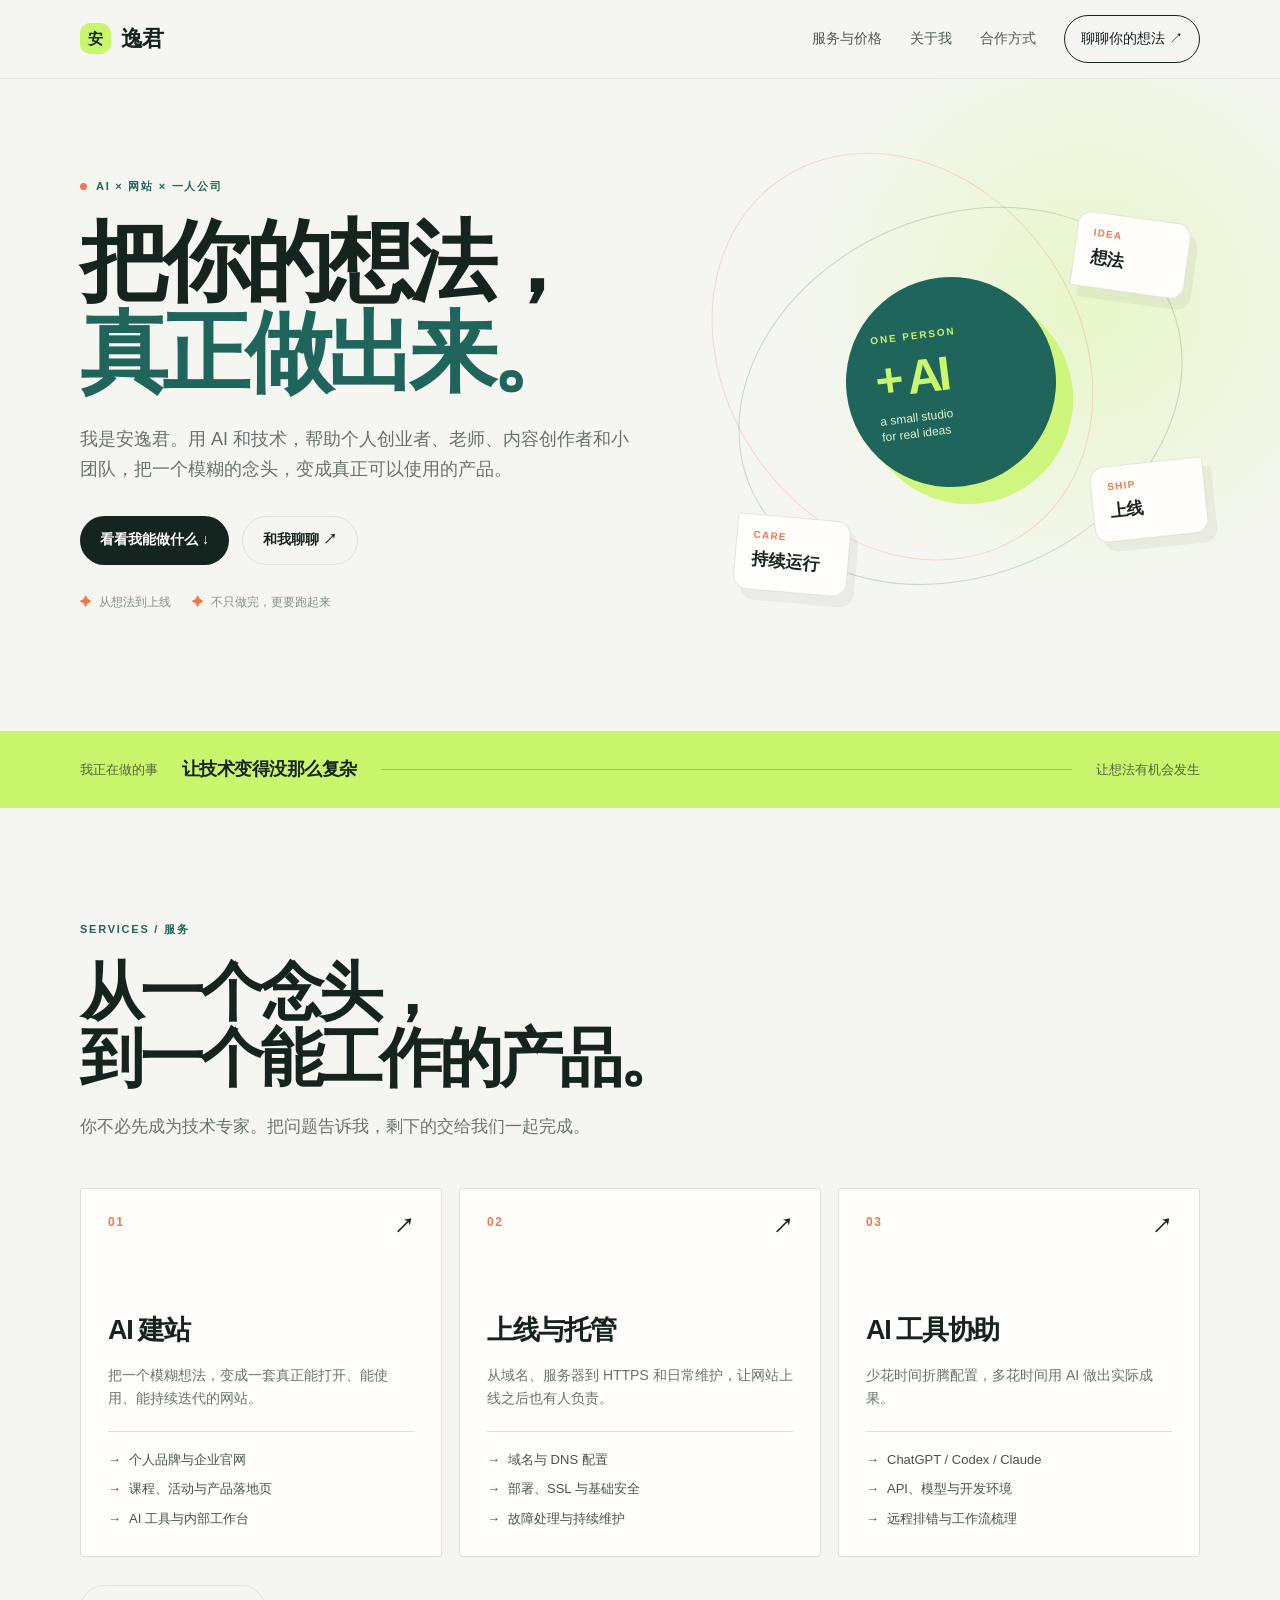
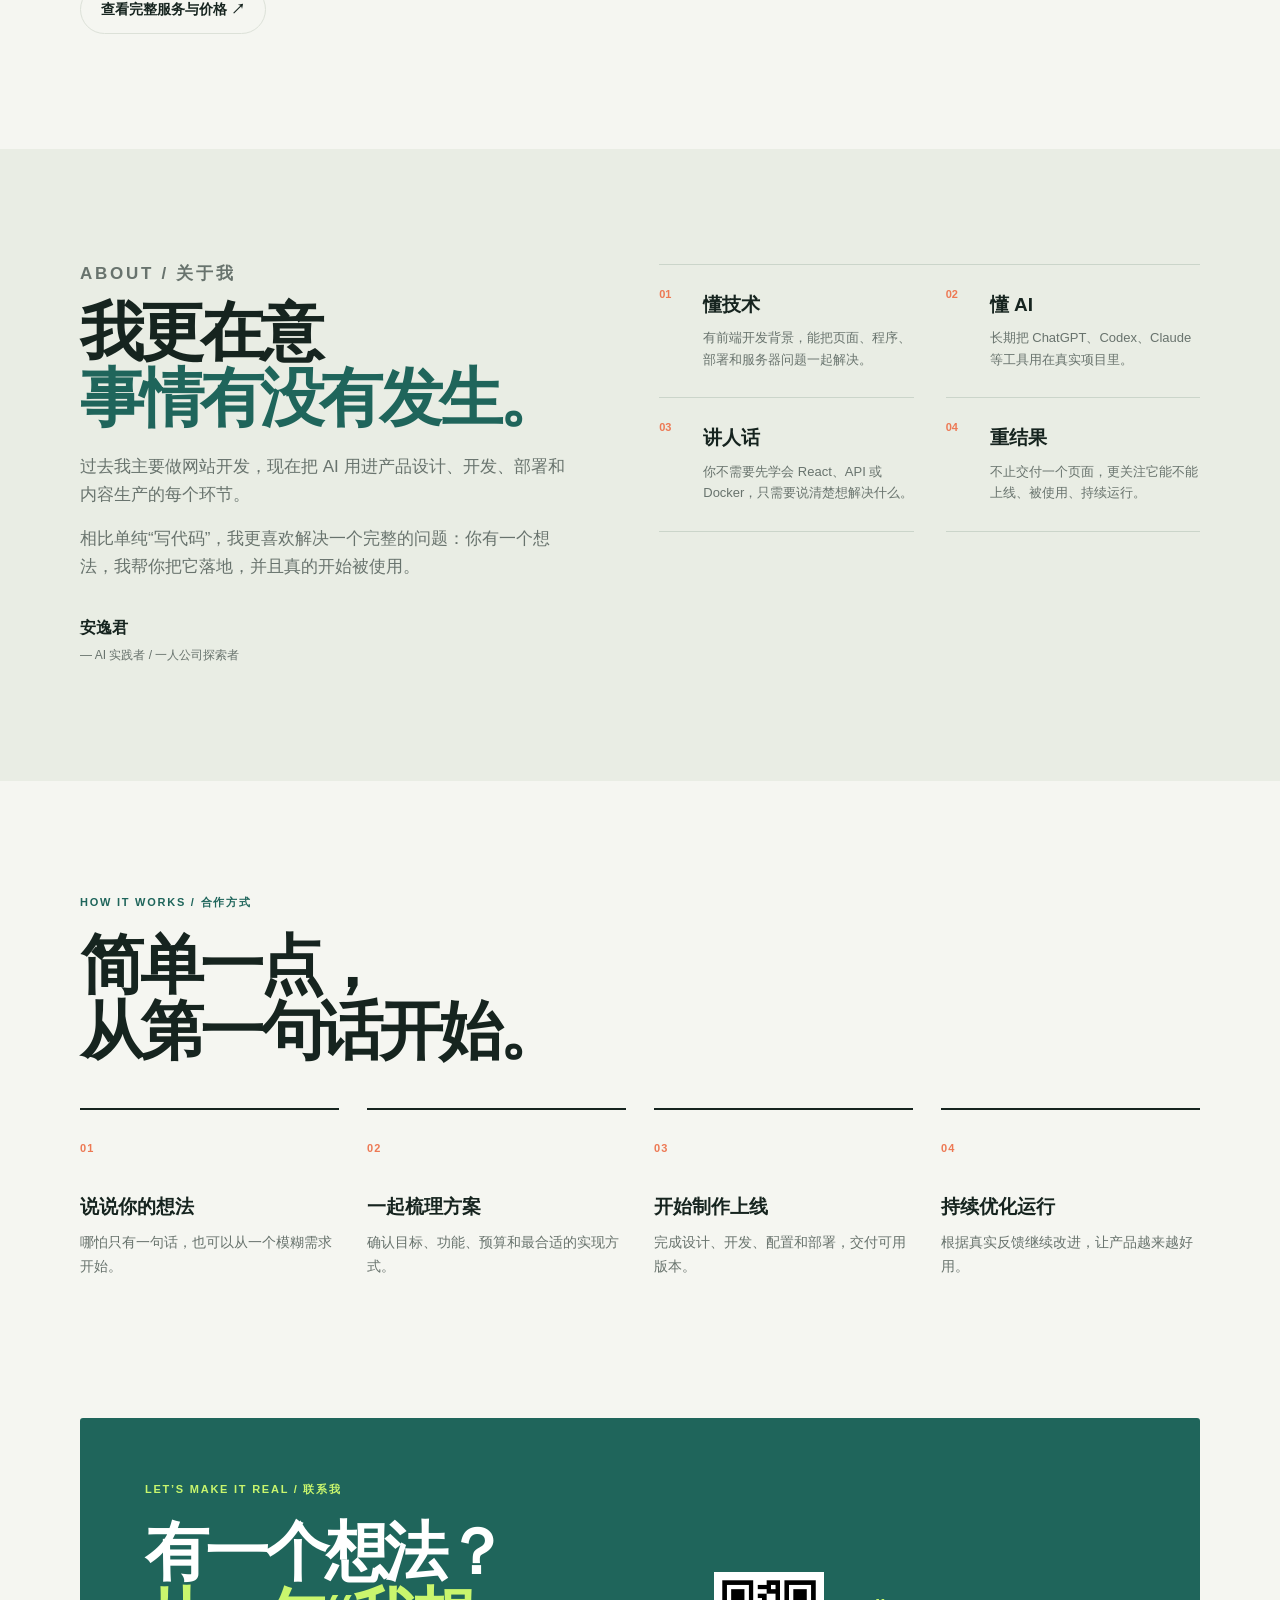
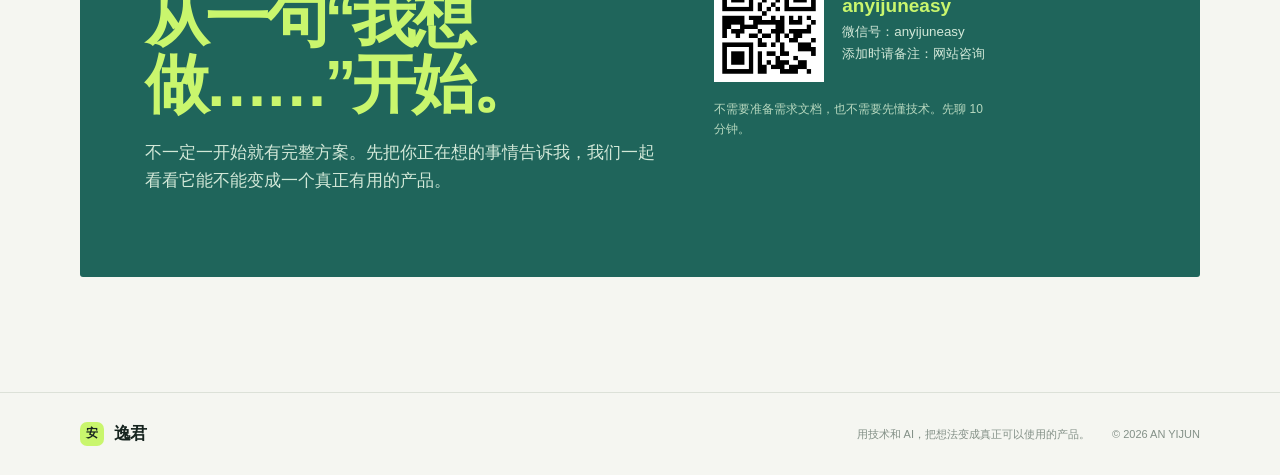
==== index.html @ 852b562b "Add production static website" ====
<!doctype html>
<html lang="zh-CN"><head><meta charset="utf-8"><meta name="viewport" content="width=device-width,initial-scale=1"><title>安逸君｜AI × 网站 × 一人公司</title><meta name="description" content="安逸君，用 AI 和技术帮助个人创业者、老师、内容创作者和小团队，把想法做成真正可以使用的产品。"><meta property="og:title" content="安逸君｜AI × 网站 × 一人公司"><meta property="og:description" content="把你的想法，真正做出来。"><link rel="icon" href="assets/favicon.svg"><link rel="stylesheet" href="assets/style.css"></head>
<body><header class="site-header"><div class="container header-inner"><a class="brand" href="index.html" aria-label="安逸君首页"><span class="brand-mark">安</span><span>逸君</span></a><nav class="desktop-nav"><a href="services.html">服务与价格</a><a href="about.html">关于我</a><a href="#process">合作方式</a><a class="nav-cta" href="#contact">聊聊你的想法 ↗</a></nav><details class="mobile-menu"><summary>☰</summary><nav><a href="services.html">服务与价格</a><a href="about.html">关于我</a><a href="#process">合作方式</a><a href="#contact">联系我</a></nav></details></div></header>
<main><section class="hero" id="top"><div class="container hero-grid"><div class="hero-copy"><p class="eyebrow"><span class="eyebrow-dot"></span>AI × 网站 × 一人公司</p><h1>把你的想法，<br><em>真正做出来。</em></h1><p class="hero-lede">我是安逸君。用 AI 和技术，帮助个人创业者、老师、内容创作者和小团队，把一个模糊的念头，变成真正可以使用的产品。</p><div class="hero-actions"><a class="button button-primary" href="services.html">看看我能做什么 ↓</a><a class="button button-quiet" href="#contact">和我聊聊 ↗</a></div><div class="hero-proof"><span>从想法到上线</span><span>不只做完，更要跑起来</span></div></div><div class="hero-art" aria-label="从想法到上线的工作流示意"><div class="art-orbit orbit-one"></div><div class="art-orbit orbit-two"></div><div class="art-core"><span class="core-kicker">ONE PERSON</span><strong>+ AI</strong><span class="core-caption">a small studio<br>for real ideas</span></div><div class="floating-card card-top"><span>idea</span><b>想法</b></div><div class="floating-card card-right"><span>ship</span><b>上线</b></div><div class="floating-card card-bottom"><span>care</span><b>持续运行</b></div></div></div></section><section class="signal-bar"><div class="container signal-inner"><span>我正在做的事</span><strong>让技术变得没那么复杂</strong><span class="signal-line"></span><span>让想法有机会发生</span></div></section>
<section class="section" id="services"><div class="container"><div class="section-heading"><p class="eyebrow">SERVICES / 服务</p><h2>从一个念头，<br>到一个能工作的产品。</h2><p>你不必先成为技术专家。把问题告诉我，剩下的交给我们一起完成。</p></div><div class="service-grid"><article class="service-card"><div class="service-top"><span>01</span><span class="service-arrow">↗</span></div><h3>AI 建站</h3><p>把一个模糊想法，变成一套真正能打开、能使用、能持续迭代的网站。</p><ul><li>个人品牌与企业官网</li><li>课程、活动与产品落地页</li><li>AI 工具与内部工作台</li></ul></article><article class="service-card"><div class="service-top"><span>02</span><span class="service-arrow">↗</span></div><h3>上线与托管</h3><p>从域名、服务器到 HTTPS 和日常维护，让网站上线之后也有人负责。</p><ul><li>域名与 DNS 配置</li><li>部署、SSL 与基础安全</li><li>故障处理与持续维护</li></ul></article><article class="service-card"><div class="service-top"><span>03</span><span class="service-arrow">↗</span></div><h3>AI 工具协助</h3><p>少花时间折腾配置，多花时间用 AI 做出实际成果。</p><ul><li>ChatGPT / Codex / Claude</li><li>API、模型与开发环境</li><li>远程排错与工作流梳理</li></ul></article></div><p style="margin:28px 0 0"><a class="button button-quiet" href="services.html">查看完整服务与价格 ↗</a></p></div></section>
<section class="section section-tint" id="about"><div class="container about-grid"><div class="about-intro"><p class="eyebrow">ABOUT / 关于我</p><h2>我更在意<br><em>事情有没有发生。</em></h2><p>过去我主要做网站开发，现在把 AI 用进产品设计、开发、部署和内容生产的每个环节。</p><p>相比单纯“写代码”，我更喜欢解决一个完整的问题：你有一个想法，我帮你把它落地，并且真的开始被使用。</p><div class="about-sign">安逸君 <span>— AI 实践者 / 一人公司探索者</span></div></div><div class="principle-grid"><article class="principle"><span>01</span><div><h3>懂技术</h3><p>有前端开发背景，能把页面、程序、部署和服务器问题一起解决。</p></div></article><article class="principle"><span>02</span><div><h3>懂 AI</h3><p>长期把 ChatGPT、Codex、Claude 等工具用在真实项目里。</p></div></article><article class="principle"><span>03</span><div><h3>讲人话</h3><p>你不需要先学会 React、API 或 Docker，只需要说清楚想解决什么。</p></div></article><article class="principle"><span>04</span><div><h3>重结果</h3><p>不止交付一个页面，更关注它能不能上线、被使用、持续运行。</p></div></article></div></div></section>
<section class="section" id="process"><div class="container"><div class="section-heading compact"><p class="eyebrow">HOW IT WORKS / 合作方式</p><h2>简单一点，<br>从第一句话开始。</h2></div><div class="process-grid"><article class="process-step"><span class="process-number">01</span><h3>说说你的想法</h3><p>哪怕只有一句话，也可以从一个模糊需求开始。</p></article><article class="process-step"><span class="process-number">02</span><h3>一起梳理方案</h3><p>确认目标、功能、预算和最合适的实现方式。</p></article><article class="process-step"><span class="process-number">03</span><h3>开始制作上线</h3><p>完成设计、开发、配置和部署，交付可用版本。</p></article><article class="process-step"><span class="process-number">04</span><h3>持续优化运行</h3><p>根据真实反馈继续改进，让产品越来越好用。</p></article></div></div></section>
<section class="section contact-section" id="contact"><div class="container contact-card"><div><p class="eyebrow">LET’S MAKE IT REAL / 联系我</p><h2>有一个想法？<br><em>从一句“我想做……”开始。</em></h2><p>不一定一开始就有完整方案。先把你正在想的事情告诉我，我们一起看看它能不能变成一个真正有用的产品。</p></div><div class="contact-actions"><div class="contact-qr"><img src="assets/wechat-qr.png" alt="微信二维码"><div><strong>anyijuneasy</strong><small>微信号：anyijuneasy<br>添加时请备注：网站咨询</small></div></div><p>不需要准备需求文档，也不需要先懂技术。先聊 10 分钟。</p></div></div></section></main><footer class="site-footer"><div class="container footer-inner"><a class="brand" href="index.html"><span class="brand-mark">安</span><span>逸君</span></a><span>用技术和 AI，把想法变成真正可以使用的产品。</span><span>© 2026 AN YIJUN</span></div></footer></body></html>
---- assets/style.css ----
:root{--ink:#16241f;--muted:#68736d;--paper:#f5f6f1;--card:#fffefa;--line:#dce1d8;--lime:#c9f66d;--teal:#1f655b;--orange:#ed7954}
*{box-sizing:border-box}html{scroll-behavior:smooth}body{margin:0;background:var(--paper);color:var(--ink);font-family:Arial,"PingFang SC","Microsoft YaHei",sans-serif;line-height:1.65}a{color:inherit;text-decoration:none}.container{width:min(1120px,calc(100% - 48px));margin:0 auto}.site-header{position:sticky;top:0;z-index:10;background:rgba(245,246,241,.92);backdrop-filter:blur(18px);border-bottom:1px solid rgba(22,36,31,.08)}.header-inner{min-height:78px;display:flex;align-items:center;justify-content:space-between}.brand{display:inline-flex;align-items:center;gap:10px;font-weight:800;letter-spacing:-.05em;font-size:22px}.brand-mark{display:grid;place-items:center;width:31px;height:31px;border-radius:10px;background:var(--lime);font-size:15px;letter-spacing:0}.desktop-nav{display:flex;align-items:center;gap:28px;font-size:14px;color:#4d5952}.desktop-nav a:hover{color:var(--teal)}.nav-cta{display:inline-flex;gap:7px;align-items:center;padding:11px 16px;border:1px solid var(--ink);border-radius:999px;color:var(--ink)}.nav-cta:hover{background:var(--ink);color:white}.mobile-menu{display:none}.mobile-menu summary{list-style:none;cursor:pointer;font-size:23px;line-height:1}.mobile-menu summary::-webkit-details-marker{display:none}.mobile-menu nav{position:absolute;top:68px;right:24px;display:grid;gap:14px;min-width:160px;padding:18px;background:var(--card);border:1px solid var(--line);border-radius:16px;box-shadow:0 16px 34px rgba(22,36,31,.12)}.hero{overflow:hidden;padding:92px 0 110px;background:radial-gradient(circle at 85% 35%,rgba(201,246,109,.3),transparent 25%),var(--paper)}.hero-grid{display:grid;grid-template-columns:1.05fr .95fr;gap:70px;align-items:center}.eyebrow{display:flex;align-items:center;gap:9px;margin:0 0 24px;color:var(--teal);font:700 11px/1.2 Arial,sans-serif;letter-spacing:.16em}.eyebrow-dot{width:7px;height:7px;border-radius:50%;background:var(--orange)}h1,h2,h3,p{margin-top:0}h1,h2{letter-spacing:-.065em;line-height:1.03}h1{max-width:660px;margin-bottom:27px;font-size:clamp(52px,7vw,88px);font-weight:800}h1 em,h2 em{color:var(--teal);font-style:normal}.hero-lede{max-width:570px;margin-bottom:31px;color:var(--muted);font-size:18px}.hero-actions{display:flex;flex-wrap:wrap;gap:13px;align-items:center}.button{display:inline-flex;align-items:center;justify-content:center;gap:13px;min-height:49px;padding:0 20px;border-radius:999px;font-size:14px;font-weight:700}.button-primary{background:var(--ink);color:white}.button-primary:hover{background:var(--teal)}.button-quiet{border:1px solid var(--line)}.button-quiet:hover{border-color:var(--ink)}.hero-proof{display:flex;flex-wrap:wrap;gap:21px;margin-top:28px;color:#839087;font-size:12px}.hero-proof span:before{content:"✦";margin-right:7px;color:var(--orange)}.hero-art{position:relative;min-height:450px}.art-orbit{position:absolute;border:1px solid rgba(31,101,91,.22);border-radius:50%;transform:rotate(-24deg)}.orbit-one{inset:45px 10px 45px 30px}.orbit-two{inset:8px 82px 87px -14px;border-color:rgba(237,121,84,.25);transform:rotate(55deg)}.art-core{position:absolute;top:106px;left:50%;width:210px;height:210px;display:flex;flex-direction:column;justify-content:center;padding:30px;transform:translateX(-50%) rotate(-7deg);border-radius:50%;background:var(--teal);color:white;box-shadow:15px 19px 0 rgba(201,246,109,.85)}.core-kicker{color:var(--lime);font:700 10px/1 Arial,sans-serif;letter-spacing:.19em}.art-core strong{margin:12px 0 8px;color:var(--lime);font-size:48px;line-height:1;letter-spacing:-.08em}.core-caption{color:#dbf4cf;font-size:12px;line-height:1.35}.floating-card{position:absolute;min-width:114px;padding:15px 16px;background:var(--card);border:1px solid rgba(22,36,31,.11);box-shadow:8px 10px 0 rgba(22,36,31,.05)}.floating-card span{display:block;color:var(--orange);font:700 10px/1 Arial,sans-serif;letter-spacing:.12em;text-transform:uppercase}.floating-card b{display:block;margin-top:6px;font-size:17px}.card-top{top:46px;right:12px;transform:rotate(8deg);border-radius:14px 14px 14px 3px}.card-right{right:-6px;bottom:83px;transform:rotate(-6deg);border-radius:14px 3px 14px 14px}.card-bottom{bottom:28px;left:34px;transform:rotate(5deg);border-radius:3px 14px 14px 14px}.signal-bar{background:var(--lime)}.signal-inner{min-height:77px;display:flex;align-items:center;gap:24px;font-size:13px}.signal-inner>span:first-child,.signal-inner>span:last-child{color:#536245}.signal-inner strong{font-size:18px;letter-spacing:-.03em}.signal-line{height:1px;flex:1;background:rgba(22,36,31,.24)}.section{padding:115px 0}.section-heading{max-width:660px;margin-bottom:47px}.section-heading h2,.about-intro h2,.contact-card h2{margin-bottom:21px;font-size:clamp(42px,5vw,64px)}.section-heading>p:last-child,.about-intro>p,.contact-card>div:first-child>p:last-child{color:var(--muted);font-size:17px}.service-grid{display:grid;grid-template-columns:repeat(3,1fr);gap:17px}.service-card{min-height:360px;display:flex;flex-direction:column;padding:27px;background:var(--card);border:1px solid var(--line);border-radius:3px}.service-top{display:flex;justify-content:space-between;color:var(--orange);font:700 12px/1 Arial,sans-serif;letter-spacing:.14em}.service-arrow{color:var(--ink);font-size:20px;letter-spacing:0}.service-card h3{margin:72px 0 11px;font-size:27px;letter-spacing:-.05em}.service-card>p{margin-bottom:21px;color:var(--muted);font-size:14px}.service-card ul{display:grid;gap:8px;margin:auto 0 0;padding:17px 0 0;border-top:1px solid var(--line);list-style:none;color:#46534b;font-size:13px}.service-card li:before{content:"→";margin-right:8px;color:var(--teal)}.section-tint{background:#e9ede4}.about-grid{display:grid;grid-template-columns:.95fr 1.05fr;gap:90px;align-items:start}.about-intro>p{max-width:500px;margin-bottom:16px}.about-sign{margin-top:34px;font-weight:800}.about-sign span{display:block;margin-top:4px;color:var(--muted);font-size:12px;font-weight:400}.principle-grid{display:grid;grid-template-columns:repeat(2,1fr);gap:0 32px;border-top:1px solid #cbd5ca}.principle{display:grid;grid-template-columns:29px 1fr;gap:15px;padding:24px 0 27px;border-bottom:1px solid #cbd5ca}.principle>span{color:var(--orange);font:700 11px/1 Arial,sans-serif}.principle h3{margin-bottom:7px;font-size:19px}.principle p{margin:0;color:var(--muted);font-size:13px}.compact{margin-bottom:43px}.process-grid{display:grid;grid-template-columns:repeat(4,1fr);gap:28px}.process-step{padding-top:24px;border-top:2px solid var(--ink)}.process-number{color:var(--orange);font:700 11px/1 Arial,sans-serif;letter-spacing:.1em}.process-step h3{margin:31px 0 9px;font-size:19px}.process-step p{margin:0;color:var(--muted);font-size:14px}.contact-section{padding-top:25px;padding-bottom:115px}.contact-card{display:grid;grid-template-columns:1.1fr .9fr;gap:55px;padding:65px;background:var(--teal);color:white;border-radius:3px}.contact-card .eyebrow{color:var(--lime)}.contact-card h2 em{color:var(--lime)}.contact-card>div:first-child>p:last-child{max-width:540px;color:#d2e8d8}.contact-actions{display:flex;flex-direction:column;justify-content:center;align-items:flex-start}.button-light{background:var(--lime);color:var(--ink)}.contact-actions p{max-width:280px;margin:18px 0 0;color:#b7d8bf;font-size:12px}.contact-qr{display:flex;align-items:center;gap:18px;margin-top:18px}.contact-qr img{width:110px;height:110px;object-fit:cover;border:8px solid white;background:white}.contact-qr strong{display:block;font-size:19px;color:var(--lime)}.contact-qr small{display:block;color:#d2e8d8}.page-hero{padding:86px 0 72px;background:radial-gradient(circle at 83% 20%,rgba(201,246,109,.3),transparent 24%),var(--paper)}.page-hero h1{font-size:clamp(48px,7vw,78px);max-width:760px}.content-narrow{max-width:820px}.copy-grid{display:grid;grid-template-columns:1fr 1fr;gap:22px}.info-card{padding:28px;background:var(--card);border:1px solid var(--line)}.info-card h3{margin-bottom:10px;font-size:23px}.info-card p{margin-bottom:0;color:var(--muted)}.pricing-list{display:grid;gap:14px}.price-row{display:grid;grid-template-columns:1fr auto;gap:20px;padding:22px 0;border-bottom:1px solid var(--line)}.price-row h3{margin-bottom:5px}.price-row p{margin:0;color:var(--muted);font-size:14px}.price{font-size:22px;font-weight:800;color:var(--teal);white-space:nowrap}.faq{display:grid;gap:16px}.faq details{padding:20px 22px;background:var(--card);border:1px solid var(--line)}.faq summary{cursor:pointer;font-weight:700}.not-found{text-align:center;padding:110px 0}.not-found h1{margin:0 auto 20px}.site-footer{padding:27px 0;border-top:1px solid var(--line)}.footer-inner{display:flex;align-items:center;gap:22px;color:#839087;font-size:11px}.footer-inner .brand{margin-right:auto;color:var(--ink);font-size:17px}.footer-inner .brand-mark{width:24px;height:24px;border-radius:7px;font-size:12px}@media(max-width:820px){.container{width:min(100% - 36px,610px)}.desktop-nav{display:none}.mobile-menu{display:block}.hero{padding:67px 0 75px}.hero-grid,.about-grid,.contact-card{grid-template-columns:1fr;gap:52px}.hero-art{min-height:380px}.art-core{top:75px}.section{padding:78px 0}.service-grid{grid-template-columns:1fr}.service-card{min-height:300px}.service-card h3{margin-top:44px}.process-grid{grid-template-columns:repeat(2,1fr);row-gap:37px}.contact-section{padding:0 0 78px}.contact-card{padding:43px 28px;gap:18px}.copy-grid{grid-template-columns:1fr}}@media(max-width:500px){.signal-inner{gap:11px;flex-wrap:wrap;padding:18px 0}.signal-inner strong{flex:1 0 100%;order:-1}.signal-line{display:none}h1{font-size:52px}.hero-art{min-height:330px;transform:scale(.88);transform-origin:top center;margin-bottom:-42px}.principle-grid{grid-template-columns:1fr}.process-grid{grid-template-columns:1fr}.footer-inner{align-items:flex-start;flex-direction:column;gap:8px}.footer-inner .brand{margin:0}.price-row{grid-template-columns:1fr}.contact-qr{align-items:flex-start}}
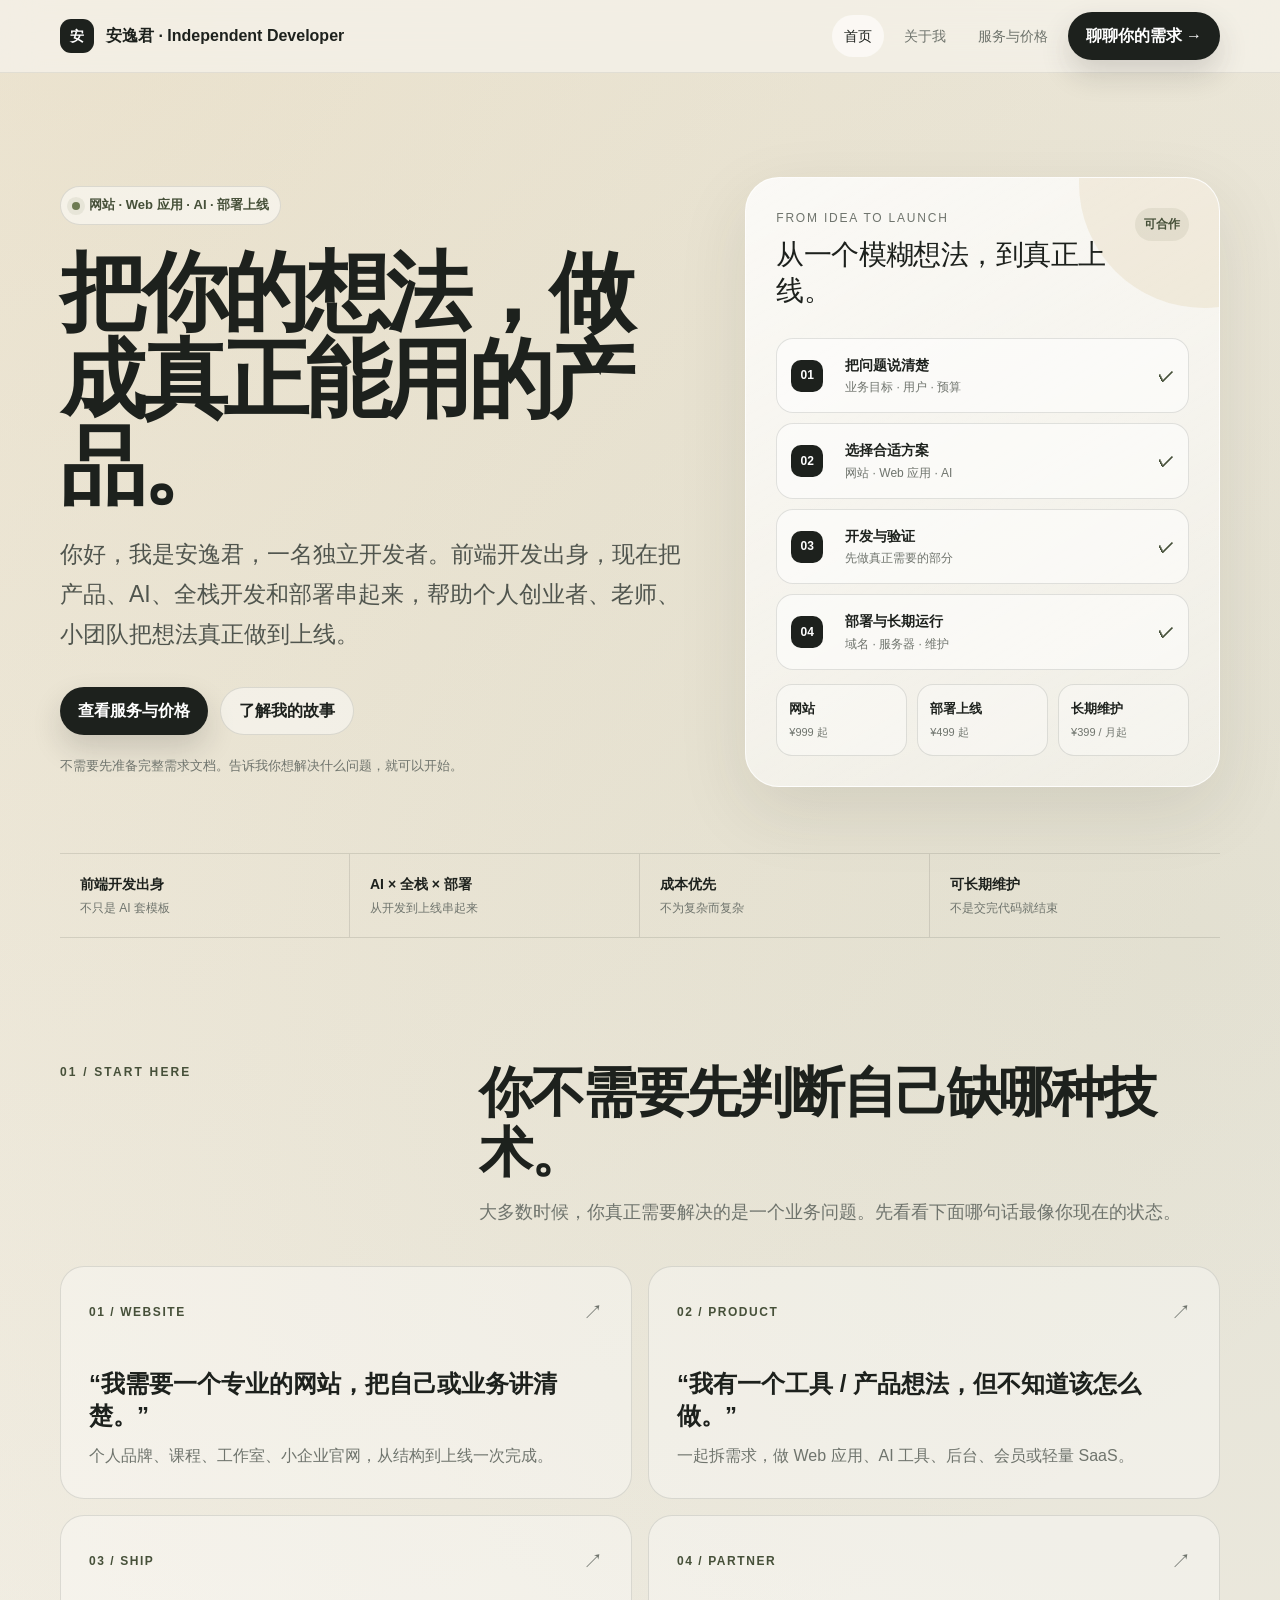
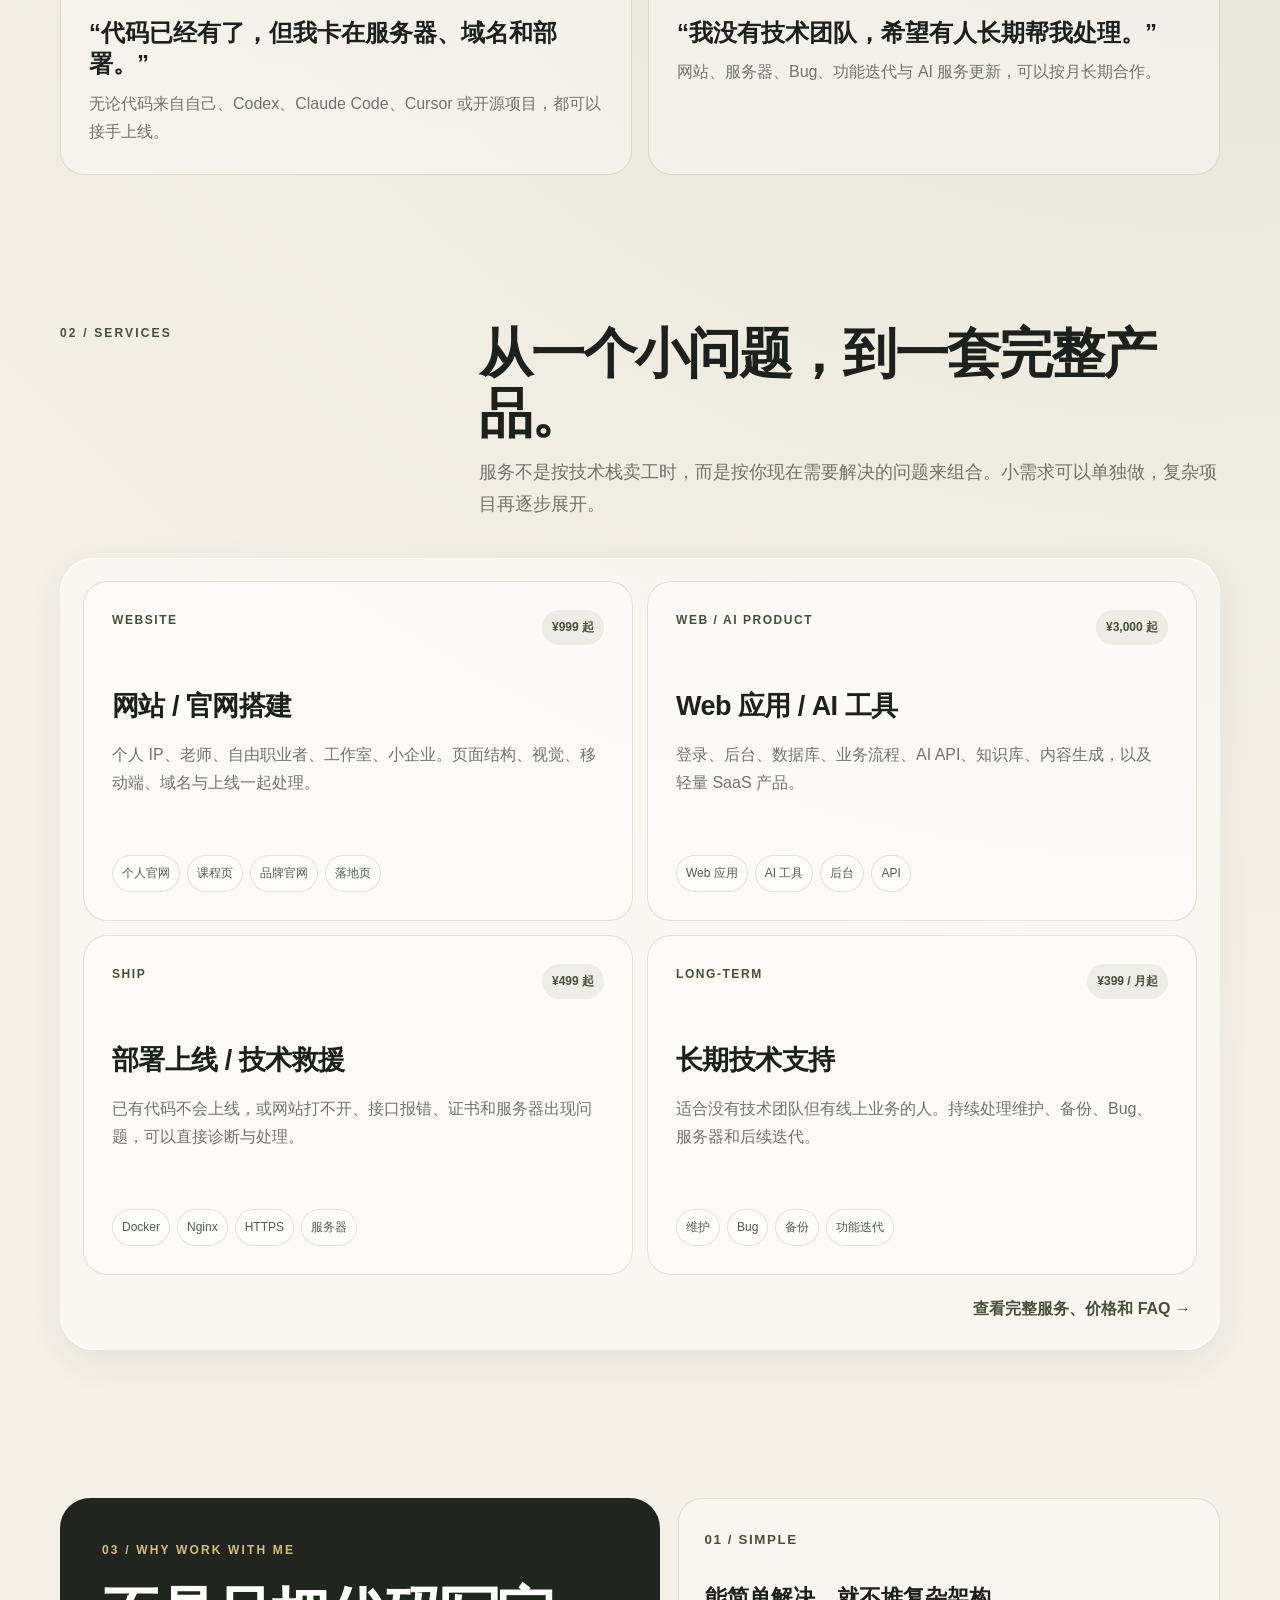
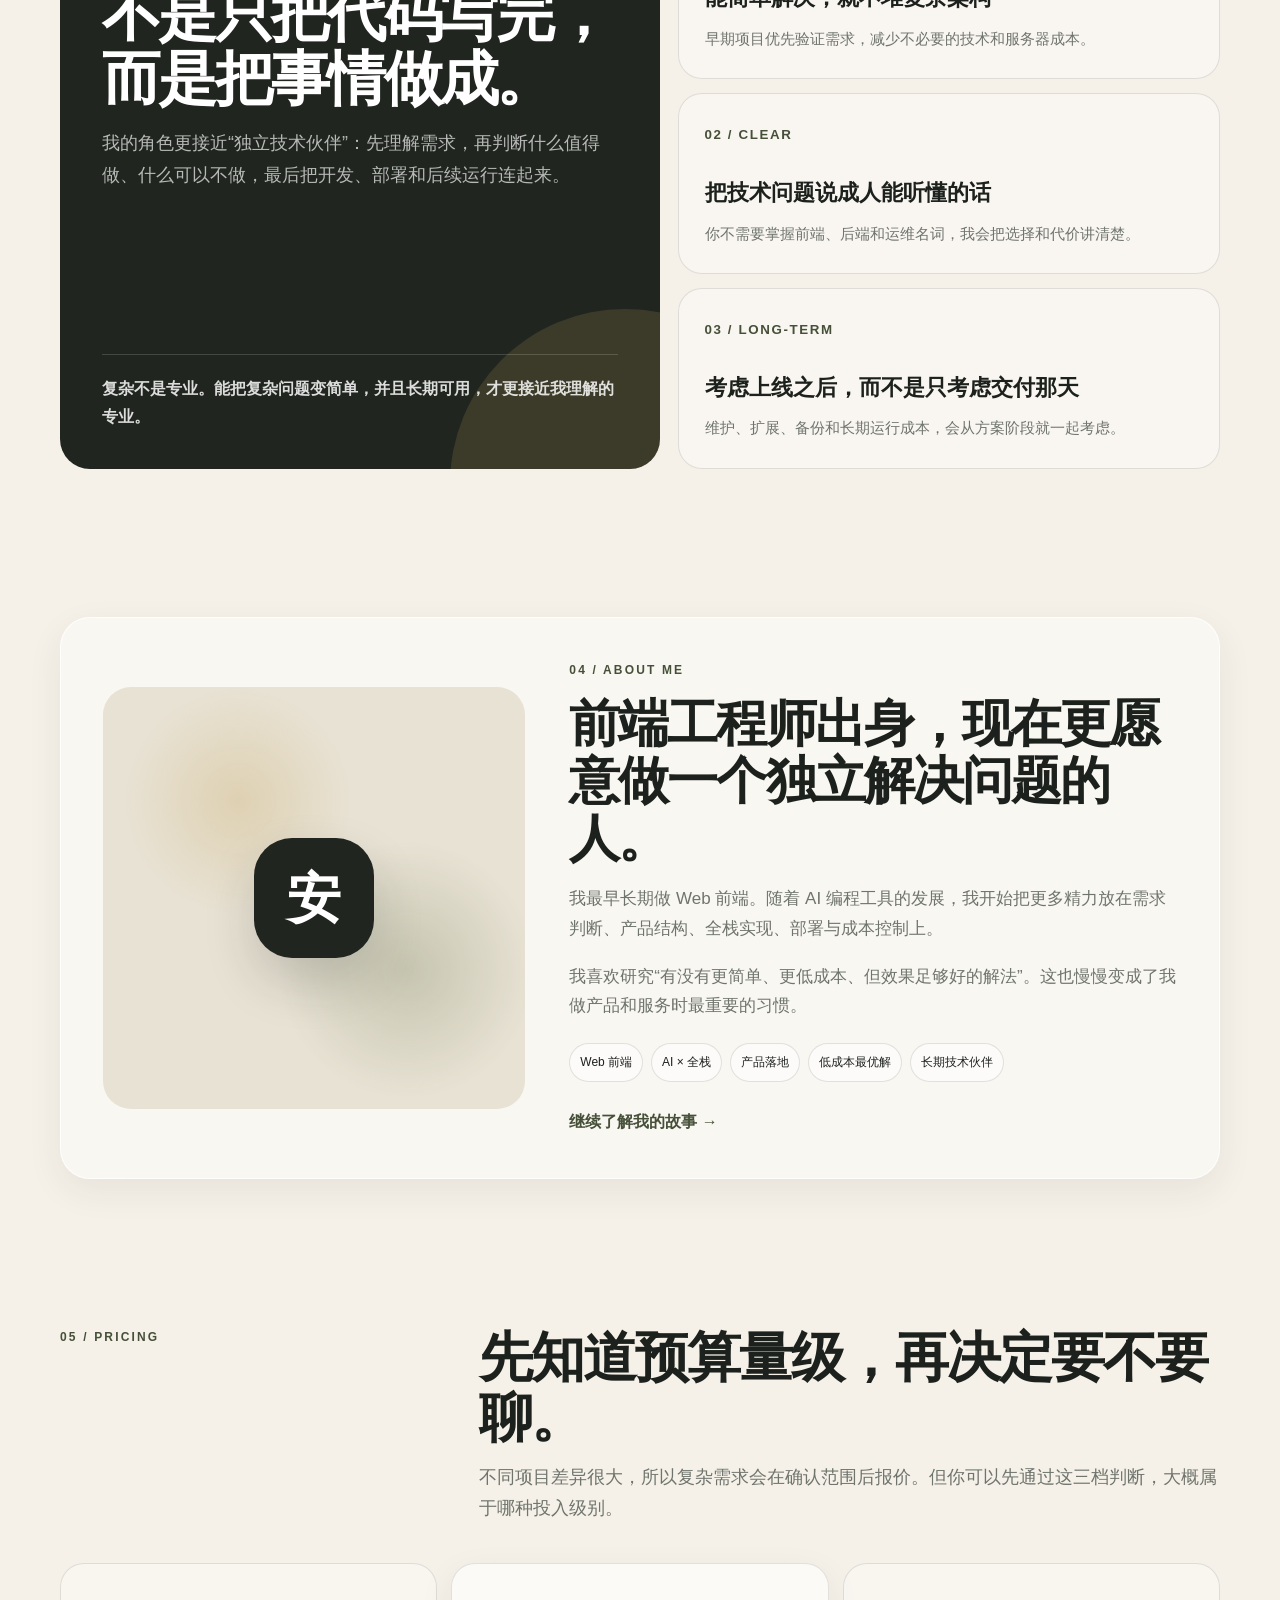
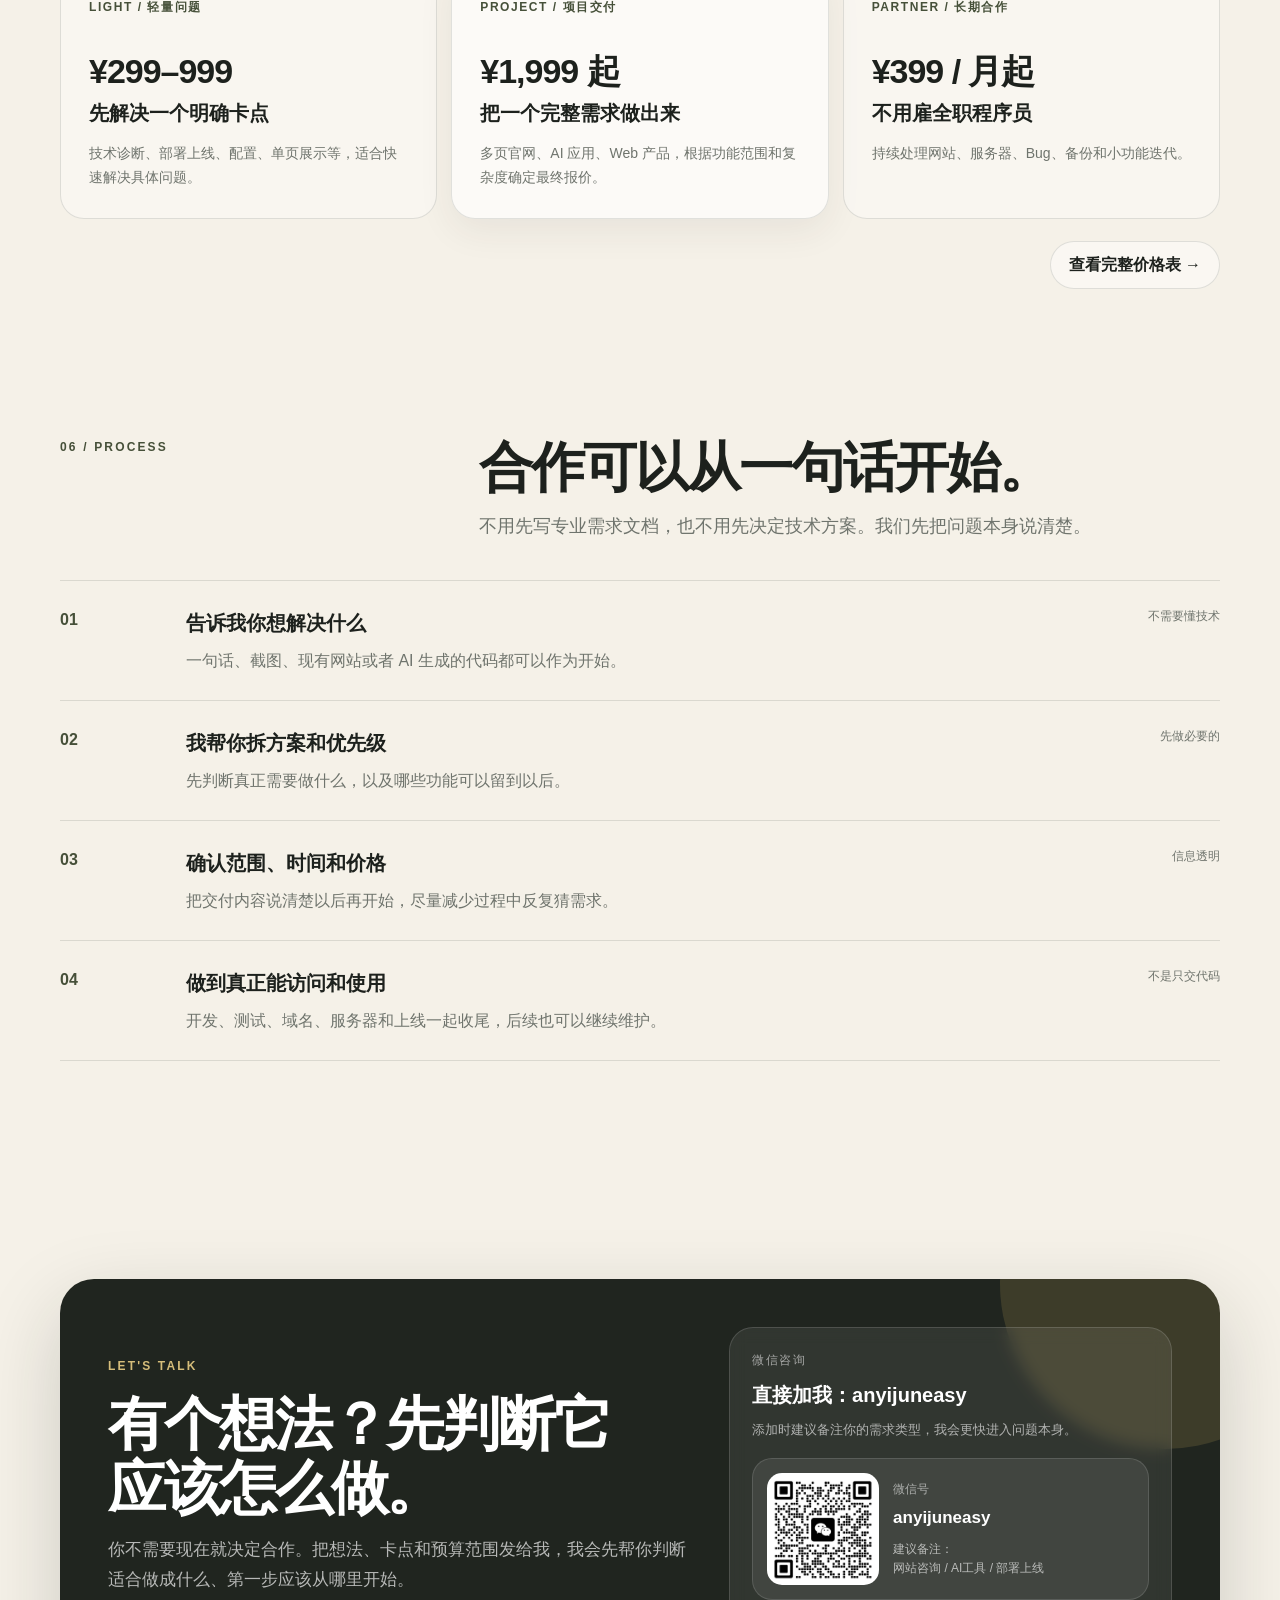
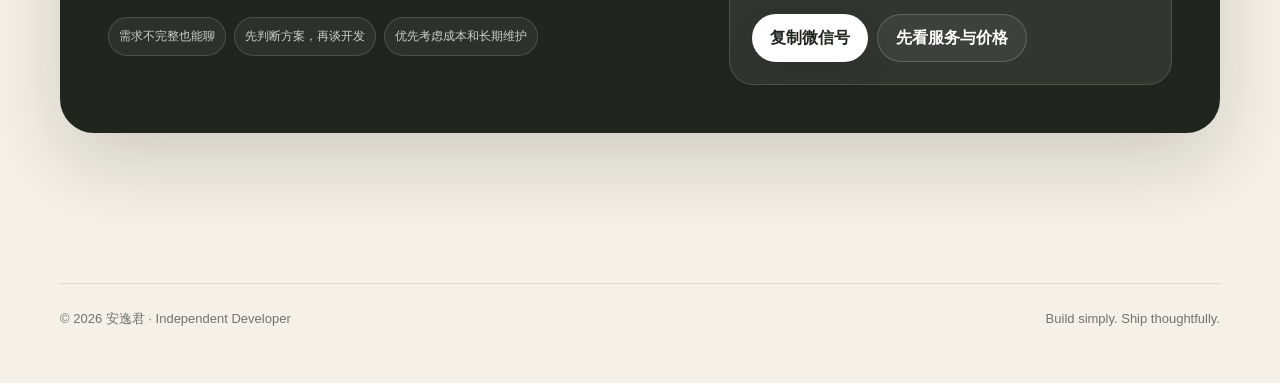
==== commit 2db9f75f: "Restore production site from release archive" ====
--- a/index.html
+++ b/index.html
@@ -1,8 +1,185 @@
 <!doctype html>
-<html lang="zh-CN"><head><meta charset="utf-8"><meta name="viewport" content="width=device-width,initial-scale=1"><title>安逸君｜AI × 网站 × 一人公司</title><meta name="description" content="安逸君，用 AI 和技术帮助个人创业者、老师、内容创作者和小团队，把想法做成真正可以使用的产品。"><meta property="og:title" content="安逸君｜AI × 网站 × 一人公司"><meta property="og:description" content="把你的想法，真正做出来。"><link rel="icon" href="assets/favicon.svg"><link rel="stylesheet" href="assets/style.css"></head>
-<body><header class="site-header"><div class="container header-inner"><a class="brand" href="index.html" aria-label="安逸君首页"><span class="brand-mark">安</span><span>逸君</span></a><nav class="desktop-nav"><a href="services.html">服务与价格</a><a href="about.html">关于我</a><a href="#process">合作方式</a><a class="nav-cta" href="#contact">聊聊你的想法 ↗</a></nav><details class="mobile-menu"><summary>☰</summary><nav><a href="services.html">服务与价格</a><a href="about.html">关于我</a><a href="#process">合作方式</a><a href="#contact">联系我</a></nav></details></div></header>
-<main><section class="hero" id="top"><div class="container hero-grid"><div class="hero-copy"><p class="eyebrow"><span class="eyebrow-dot"></span>AI × 网站 × 一人公司</p><h1>把你的想法，<br><em>真正做出来。</em></h1><p class="hero-lede">我是安逸君。用 AI 和技术，帮助个人创业者、老师、内容创作者和小团队，把一个模糊的念头，变成真正可以使用的产品。</p><div class="hero-actions"><a class="button button-primary" href="services.html">看看我能做什么 ↓</a><a class="button button-quiet" href="#contact">和我聊聊 ↗</a></div><div class="hero-proof"><span>从想法到上线</span><span>不只做完，更要跑起来</span></div></div><div class="hero-art" aria-label="从想法到上线的工作流示意"><div class="art-orbit orbit-one"></div><div class="art-orbit orbit-two"></div><div class="art-core"><span class="core-kicker">ONE PERSON</span><strong>+ AI</strong><span class="core-caption">a small studio<br>for real ideas</span></div><div class="floating-card card-top"><span>idea</span><b>想法</b></div><div class="floating-card card-right"><span>ship</span><b>上线</b></div><div class="floating-card card-bottom"><span>care</span><b>持续运行</b></div></div></div></section><section class="signal-bar"><div class="container signal-inner"><span>我正在做的事</span><strong>让技术变得没那么复杂</strong><span class="signal-line"></span><span>让想法有机会发生</span></div></section>
-<section class="section" id="services"><div class="container"><div class="section-heading"><p class="eyebrow">SERVICES / 服务</p><h2>从一个念头，<br>到一个能工作的产品。</h2><p>你不必先成为技术专家。把问题告诉我，剩下的交给我们一起完成。</p></div><div class="service-grid"><article class="service-card"><div class="service-top"><span>01</span><span class="service-arrow">↗</span></div><h3>AI 建站</h3><p>把一个模糊想法，变成一套真正能打开、能使用、能持续迭代的网站。</p><ul><li>个人品牌与企业官网</li><li>课程、活动与产品落地页</li><li>AI 工具与内部工作台</li></ul></article><article class="service-card"><div class="service-top"><span>02</span><span class="service-arrow">↗</span></div><h3>上线与托管</h3><p>从域名、服务器到 HTTPS 和日常维护，让网站上线之后也有人负责。</p><ul><li>域名与 DNS 配置</li><li>部署、SSL 与基础安全</li><li>故障处理与持续维护</li></ul></article><article class="service-card"><div class="service-top"><span>03</span><span class="service-arrow">↗</span></div><h3>AI 工具协助</h3><p>少花时间折腾配置，多花时间用 AI 做出实际成果。</p><ul><li>ChatGPT / Codex / Claude</li><li>API、模型与开发环境</li><li>远程排错与工作流梳理</li></ul></article></div><p style="margin:28px 0 0"><a class="button button-quiet" href="services.html">查看完整服务与价格 ↗</a></p></div></section>
-<section class="section section-tint" id="about"><div class="container about-grid"><div class="about-intro"><p class="eyebrow">ABOUT / 关于我</p><h2>我更在意<br><em>事情有没有发生。</em></h2><p>过去我主要做网站开发，现在把 AI 用进产品设计、开发、部署和内容生产的每个环节。</p><p>相比单纯“写代码”，我更喜欢解决一个完整的问题：你有一个想法，我帮你把它落地，并且真的开始被使用。</p><div class="about-sign">安逸君 <span>— AI 实践者 / 一人公司探索者</span></div></div><div class="principle-grid"><article class="principle"><span>01</span><div><h3>懂技术</h3><p>有前端开发背景，能把页面、程序、部署和服务器问题一起解决。</p></div></article><article class="principle"><span>02</span><div><h3>懂 AI</h3><p>长期把 ChatGPT、Codex、Claude 等工具用在真实项目里。</p></div></article><article class="principle"><span>03</span><div><h3>讲人话</h3><p>你不需要先学会 React、API 或 Docker，只需要说清楚想解决什么。</p></div></article><article class="principle"><span>04</span><div><h3>重结果</h3><p>不止交付一个页面，更关注它能不能上线、被使用、持续运行。</p></div></article></div></div></section>
-<section class="section" id="process"><div class="container"><div class="section-heading compact"><p class="eyebrow">HOW IT WORKS / 合作方式</p><h2>简单一点，<br>从第一句话开始。</h2></div><div class="process-grid"><article class="process-step"><span class="process-number">01</span><h3>说说你的想法</h3><p>哪怕只有一句话，也可以从一个模糊需求开始。</p></article><article class="process-step"><span class="process-number">02</span><h3>一起梳理方案</h3><p>确认目标、功能、预算和最合适的实现方式。</p></article><article class="process-step"><span class="process-number">03</span><h3>开始制作上线</h3><p>完成设计、开发、配置和部署，交付可用版本。</p></article><article class="process-step"><span class="process-number">04</span><h3>持续优化运行</h3><p>根据真实反馈继续改进，让产品越来越好用。</p></article></div></div></section>
-<section class="section contact-section" id="contact"><div class="container contact-card"><div><p class="eyebrow">LET’S MAKE IT REAL / 联系我</p><h2>有一个想法？<br><em>从一句“我想做……”开始。</em></h2><p>不一定一开始就有完整方案。先把你正在想的事情告诉我，我们一起看看它能不能变成一个真正有用的产品。</p></div><div class="contact-actions"><div class="contact-qr"><img src="assets/wechat-qr.png" alt="微信二维码"><div><strong>anyijuneasy</strong><small>微信号：anyijuneasy<br>添加时请备注：网站咨询</small></div></div><p>不需要准备需求文档，也不需要先懂技术。先聊 10 分钟。</p></div></div></section></main><footer class="site-footer"><div class="container footer-inner"><a class="brand" href="index.html"><span class="brand-mark">安</span><span>逸君</span></a><span>用技术和 AI，把想法变成真正可以使用的产品。</span><span>© 2026 AN YIJUN</span></div></footer></body></html>
+<html lang="zh-CN">
+<head>
+  <meta charset="utf-8">
+  <meta name="viewport" content="width=device-width, initial-scale=1">
+  <meta name="description" content="安逸君｜独立开发者。网站、Web 应用、AI 工具、部署上线与长期技术支持。把模糊的想法，做成真正能上线、能使用、能长期运行的产品。" />
+  <meta name="theme-color" content="#f5f1e8">
+  <title>安逸君｜独立开发者 · 网站 / AI / 产品落地</title>
+  <style>
+    :root{
+      --bg:#f5f1e8;--ink:#1d211d;--muted:#6f746d;--line:rgba(29,33,29,.12);
+      --olive:#6e7b53;--olive-dark:#465039;--gold:#c4a45b;--shadow:0 24px 70px rgba(51,49,40,.10);
+      --max:1160px
+    }
+    *{box-sizing:border-box}html{scroll-behavior:smooth}
+    body{margin:0;color:var(--ink);background:radial-gradient(circle at 7% 0%,rgba(196,164,91,.17),transparent 26%),radial-gradient(circle at 94% 14%,rgba(110,123,83,.13),transparent 29%),var(--bg);font-family:Inter,ui-sans-serif,-apple-system,BlinkMacSystemFont,"Segoe UI","PingFang SC","Microsoft YaHei",sans-serif;line-height:1.75}
+    a{color:inherit;text-decoration:none}button{font:inherit}button,a{-webkit-tap-highlight-color:transparent}
+    .wrap{width:min(calc(100% - 40px),var(--max));margin:0 auto}
+    .nav{position:sticky;top:0;z-index:30;backdrop-filter:blur(18px);background:rgba(245,241,232,.82);border-bottom:1px solid rgba(29,33,29,.08)}
+    .nav-inner{min-height:72px;display:flex;align-items:center;justify-content:space-between;gap:22px}
+    .brand{display:inline-flex;align-items:center;gap:12px;font-weight:780}.brand-mark{width:34px;height:34px;border-radius:11px;display:grid;place-items:center;background:var(--ink);color:#fff;font-size:14px}
+    .nav-links{display:flex;align-items:center;gap:8px}.nav-link{padding:9px 12px;border-radius:999px;font-size:14px;color:var(--muted)}.nav-link:hover,.nav-link.active{color:var(--ink);background:rgba(255,255,255,.58)}
+    .btn{border:0;cursor:pointer;display:inline-flex;align-items:center;justify-content:center;gap:8px;min-height:48px;padding:0 18px;border-radius:999px;font-weight:740;transition:.22s ease}
+    .btn-primary{background:var(--ink);color:#fff;box-shadow:0 14px 30px rgba(29,33,29,.16)}.btn-primary:hover{transform:translateY(-2px)}
+    .btn-secondary{border:1px solid var(--line);background:rgba(255,255,255,.46)}.btn-secondary:hover{background:rgba(255,255,255,.82)}
+    .hero{padding:104px 0 58px}.hero-grid{display:grid;grid-template-columns:1.14fr .86fr;gap:56px;align-items:center}
+    .eyebrow{display:inline-flex;align-items:center;gap:9px;padding:7px 11px;border-radius:999px;border:1px solid var(--line);background:rgba(255,255,255,.52);color:var(--olive-dark);font-size:13px;font-weight:760}
+    .dot{width:8px;height:8px;border-radius:50%;background:var(--olive);box-shadow:0 0 0 5px rgba(110,123,83,.10)}
+    h1{margin:24px 0;max-width:9.6em;font-size:clamp(48px,7vw,86px);line-height:1.01;letter-spacing:-.052em}.hero-lead{margin:0;max-width:760px;font-size:clamp(18px,2vw,23px);color:#50554e}
+    .hero-actions{display:flex;flex-wrap:wrap;gap:12px;margin-top:32px}.hero-note{margin-top:20px;color:var(--muted);font-size:13px}
+    .launch-card{position:relative;padding:30px;border-radius:34px;background:linear-gradient(150deg,rgba(255,255,255,.80),rgba(255,255,255,.43));border:1px solid rgba(255,255,255,.78);box-shadow:var(--shadow);overflow:hidden}
+    .launch-card:before{content:"";position:absolute;width:250px;height:250px;border-radius:50%;right:-110px;top:-120px;background:rgba(196,164,91,.14)}
+    .launch-top{position:relative;display:flex;justify-content:space-between;gap:18px;align-items:start}.launch-label{font-size:12px;text-transform:uppercase;letter-spacing:.15em;color:var(--muted)}
+    .launch-title{margin:8px 0 0;font-size:28px;line-height:1.3;letter-spacing:-.02em}.status{padding:6px 9px;border-radius:999px;background:rgba(110,123,83,.11);color:var(--olive-dark);font-size:12px;font-weight:780;white-space:nowrap}
+    .flow{position:relative;margin-top:28px;display:grid;gap:10px}.flow-row{display:grid;grid-template-columns:42px 1fr auto;gap:12px;align-items:center;padding:14px;border-radius:17px;background:rgba(255,255,255,.54);border:1px solid var(--line)}
+    .flow-num{width:32px;height:32px;border-radius:10px;display:grid;place-items:center;background:var(--ink);color:#fff;font-size:12px;font-weight:800}.flow-row b{display:block;font-size:14px}.flow-row span{display:block;color:var(--muted);font-size:12px}.flow-check{color:var(--olive-dark);font-weight:900}
+    .launch-bottom{position:relative;display:grid;grid-template-columns:repeat(3,1fr);gap:10px;margin-top:14px}.mini{padding:13px 12px;border:1px solid var(--line);border-radius:16px;background:rgba(255,255,255,.36)}.mini b{display:block;font-size:13px}.mini span{display:block;margin-top:2px;color:var(--muted);font-size:11px}
+    .trust{padding:8px 0 50px}.trust-bar{display:grid;grid-template-columns:repeat(4,1fr);border-top:1px solid var(--line);border-bottom:1px solid var(--line)}.trust-item{padding:18px 20px;border-right:1px solid var(--line)}.trust-item:last-child{border-right:0}.trust-item b{display:block;font-size:14px}.trust-item span{display:block;margin-top:2px;color:var(--muted);font-size:12px}
+    section{padding:74px 0}.section-head{display:grid;grid-template-columns:.66fr 1.34fr;gap:54px;margin-bottom:38px}.section-label{font-size:12px;text-transform:uppercase;letter-spacing:.18em;color:var(--olive-dark);font-weight:820}.section-title{margin:0;font-size:clamp(34px,4.2vw,58px);line-height:1.12;letter-spacing:-.037em}.section-copy{margin:14px 0 0;color:var(--muted);font-size:18px;max-width:790px}
+    .needs-grid{display:grid;grid-template-columns:repeat(2,1fr);gap:16px}.need-card{padding:28px;border-radius:24px;border:1px solid var(--line);background:rgba(255,255,255,.36);transition:.22s ease}.need-card:hover{transform:translateY(-3px);background:rgba(255,255,255,.55)}
+    .need-top{display:flex;justify-content:space-between;align-items:center;gap:16px}.need-index{font-size:12px;color:var(--olive-dark);font-weight:820;letter-spacing:.13em}.need-arrow{font-size:20px;color:var(--muted)}.need-card h3{margin:38px 0 10px;font-size:24px;line-height:1.32}.need-card p{margin:0;color:var(--muted)}
+    .services-shell{padding:22px;border-radius:34px;border:1px solid rgba(255,255,255,.82);background:rgba(255,255,255,.46);box-shadow:0 12px 36px rgba(51,49,40,.07)}
+    .service-grid{display:grid;grid-template-columns:repeat(2,1fr);gap:14px}.service-card{min-height:340px;padding:28px;border-radius:24px;border:1px solid var(--line);background:rgba(255,255,255,.48);display:flex;flex-direction:column}
+    .service-top{display:flex;justify-content:space-between;gap:18px;align-items:flex-start}.service-type{font-size:12px;letter-spacing:.13em;color:var(--olive-dark);font-weight:820}.price-pill{padding:7px 10px;border-radius:999px;background:rgba(110,123,83,.1);color:var(--olive-dark);font-weight:800;font-size:12px;white-space:nowrap}
+    .service-card h3{margin:38px 0 10px;font-size:27px;letter-spacing:-.02em}.service-card p{margin:0;color:var(--muted)}.service-tags{display:flex;flex-wrap:wrap;gap:7px;margin-top:auto;padding-top:25px}.tag{padding:7px 9px;border-radius:999px;border:1px solid var(--line);font-size:12px;color:#565b54;background:rgba(255,255,255,.46)}
+    .service-more{display:flex;justify-content:flex-end;padding:20px 6px 4px}.text-link{display:inline-flex;align-items:center;gap:8px;font-weight:760;color:var(--olive-dark)}.text-link:hover{text-decoration:underline;text-underline-offset:4px}
+    .partner{display:grid;grid-template-columns:1.05fr .95fr;gap:18px}.partner-main{min-height:470px;padding:42px;border-radius:30px;background:#20251f;color:#fff;position:relative;overflow:hidden}.partner-main:after{content:"";position:absolute;width:350px;height:350px;border-radius:50%;right:-140px;bottom:-190px;background:rgba(196,164,91,.17)}
+    .partner-main .section-label{color:#d5bd7a}.partner-main h2{position:relative;z-index:1;margin:22px 0 18px;max-width:10em;font-size:clamp(38px,4.6vw,62px);line-height:1.08;letter-spacing:-.045em}.partner-main p{position:relative;z-index:1;margin:0;max-width:650px;color:rgba(255,255,255,.68);font-size:18px}.partner-main .quote{position:absolute;z-index:1;left:42px;right:42px;bottom:38px;padding-top:20px;border-top:1px solid rgba(255,255,255,.16);color:rgba(255,255,255,.84);font-weight:700}
+    .principles{display:grid;gap:14px}.principle{padding:26px;border-radius:24px;border:1px solid var(--line);background:rgba(255,255,255,.39)}.principle small{color:var(--olive-dark);font-weight:820;letter-spacing:.12em}.principle h3{margin:26px 0 8px;font-size:22px}.principle p{margin:0;color:var(--muted);font-size:15px}
+    .about-split{display:grid;grid-template-columns:.82fr 1.18fr;gap:44px;align-items:center;padding:42px;border-radius:30px;background:rgba(255,255,255,.42);border:1px solid rgba(255,255,255,.8);box-shadow:0 12px 36px rgba(51,49,40,.07)}
+    .about-badge{aspect-ratio:1/1;border-radius:28px;background:radial-gradient(circle at 32% 27%,rgba(196,164,91,.28),transparent 27%),radial-gradient(circle at 72% 67%,rgba(110,123,83,.28),transparent 31%),#e8e2d4;display:grid;place-items:center}.about-badge:before{content:"安";width:120px;height:120px;border-radius:38px;display:grid;place-items:center;background:#20251f;color:#fff;font-size:54px;font-weight:850;box-shadow:0 24px 50px rgba(29,33,29,.18)}
+    .about-copy h2{margin:14px 0 16px;font-size:clamp(34px,4vw,54px);line-height:1.13;letter-spacing:-.038em}.about-copy p{margin:0 0 18px;color:var(--muted);font-size:17px}.about-points{display:flex;flex-wrap:wrap;gap:8px;margin:22px 0 26px}.about-point{padding:8px 10px;border-radius:999px;border:1px solid var(--line);font-size:12px;background:rgba(255,255,255,.5)}
+    .price-levels{display:grid;grid-template-columns:repeat(3,1fr);gap:14px}.level{padding:28px;border-radius:24px;border:1px solid var(--line);background:rgba(255,255,255,.37)}.level.featured{background:rgba(255,255,255,.66);box-shadow:0 12px 36px rgba(51,49,40,.07)}.level small{font-size:12px;text-transform:uppercase;letter-spacing:.13em;color:var(--olive-dark);font-weight:820}.level .money{margin:34px 0 8px;font-size:34px;line-height:1;font-weight:850;letter-spacing:-.03em}.level h3{margin:0 0 10px;font-size:20px}.level p{margin:0;color:var(--muted);font-size:14px}.pricing-actions{display:flex;justify-content:flex-end;margin-top:22px}
+    .process{border-top:1px solid var(--line)}.process-row{display:grid;grid-template-columns:100px 1fr 180px;gap:26px;padding:25px 0;border-bottom:1px solid var(--line);align-items:start}.process-num{color:var(--olive-dark);font-weight:820}.process-row h3{margin:0 0 6px;font-size:20px}.process-row p{margin:0;color:var(--muted)}.process-note{text-align:right;color:var(--muted);font-size:12px}
+    .cta{margin:70px auto 42px;padding:48px;border-radius:34px;background:#20251f;color:#fff;box-shadow:0 28px 80px rgba(29,33,29,.18);position:relative;overflow:hidden}.cta:after{content:"";position:absolute;width:330px;height:330px;border-radius:50%;right:-110px;top:-160px;background:rgba(196,164,91,.18)}
+    .cta-grid{position:relative;z-index:1;display:grid;grid-template-columns:1.14fr .86fr;gap:34px;align-items:center}.cta .section-label{color:#d5bd7a}.cta h2{margin:16px 0 14px;font-size:clamp(35px,4.5vw,58px);line-height:1.11;letter-spacing:-.04em;max-width:9.5em}.cta p{margin:0;color:rgba(255,255,255,.68);font-size:17px;max-width:670px}
+    .micro-points{display:flex;flex-wrap:wrap;gap:8px;margin-top:22px}.micro-point{padding:8px 10px;border-radius:999px;border:1px solid rgba(255,255,255,.14);background:rgba(255,255,255,.06);font-size:12px;color:rgba(255,255,255,.76)}
+    .contact-panel{padding:22px;border-radius:24px;border:1px solid rgba(255,255,255,.14);background:rgba(255,255,255,.08);backdrop-filter:blur(8px)}.contact-kicker{font-size:12px;color:rgba(255,255,255,.56);letter-spacing:.13em;text-transform:uppercase}.contact-title{margin:7px 0 6px;font-size:20px;font-weight:820}.contact-desc{font-size:13px!important;color:rgba(255,255,255,.62)!important}
+    .wechat-box{display:grid;grid-template-columns:112px 1fr;gap:14px;align-items:center;margin-top:16px;padding:14px;border-radius:20px;background:rgba(255,255,255,.08);border:1px solid rgba(255,255,255,.13)}.wechat-qr{width:112px;aspect-ratio:1/1;object-fit:cover;border-radius:15px;background:#fff}.wechat-label{color:rgba(255,255,255,.56);font-size:12px}.wechat-id{margin:3px 0 7px;font-size:17px;font-weight:850;word-break:break-all}.wechat-note{color:rgba(255,255,255,.64);font-size:12px;line-height:1.6}.contact-actions{display:flex;flex-wrap:wrap;gap:9px;margin-top:14px}.cta .btn-primary{background:#fff;color:#1f251f}.cta .btn-secondary{border-color:rgba(255,255,255,.18);color:#fff;background:rgba(255,255,255,.06)}
+    footer{padding:34px 0 52px;color:var(--muted);font-size:13px}.footer-inner{display:flex;justify-content:space-between;gap:20px;border-top:1px solid var(--line);padding-top:24px}
+    .reveal{opacity:0;transform:translateY(18px);transition:opacity .7s ease,transform .7s ease}.reveal.show{opacity:1;transform:translateY(0)}
+    @media(max-width:900px){.nav-link{display:none}.hero{padding-top:76px}.hero-grid,.section-head,.partner,.about-split,.cta-grid{grid-template-columns:1fr}.hero-grid{gap:34px}.trust-bar{grid-template-columns:repeat(2,1fr)}.trust-item:nth-child(2){border-right:0}.trust-item:nth-child(-n+2){border-bottom:1px solid var(--line)}.section-head{gap:18px}.partner-main{min-height:420px}.price-levels{grid-template-columns:1fr}.process-row{grid-template-columns:70px 1fr}.process-note{grid-column:2;text-align:left}.about-badge{max-width:420px;width:100%}}
+    @media(max-width:680px){.wrap{width:min(calc(100% - 24px),var(--max))}.nav-inner{min-height:64px}.brand span:last-child{display:none}.nav .btn{min-height:42px;padding:0 14px;font-size:13px}h1{font-size:49px}.hero{padding-top:58px}.launch-card,.services-shell,.partner-main,.about-split,.cta{border-radius:24px}.launch-card{padding:24px}.launch-bottom{grid-template-columns:1fr}.trust-bar{grid-template-columns:1fr}.trust-item{border-right:0!important;border-bottom:1px solid var(--line)!important}.trust-item:last-child{border-bottom:0!important}section{padding:54px 0}.needs-grid,.service-grid{grid-template-columns:1fr}.service-card{min-height:auto}.services-shell{padding:12px}.partner-main{padding:30px;min-height:500px}.partner-main .quote{left:30px;right:30px;bottom:28px}.about-split{padding:26px}.about-badge:before{width:98px;height:98px;border-radius:31px;font-size:44px}.section-copy,.partner-main p,.cta p{font-size:16px}.cta{padding:32px 24px}.wechat-box{grid-template-columns:96px 1fr}.wechat-qr{width:96px}.footer-inner{flex-direction:column}}
+    @media(prefers-reduced-motion:reduce){*{scroll-behavior:auto!important}.reveal{opacity:1;transform:none;transition:none}}
+  </style>
+
+  <link rel="icon" href="assets/favicon.svg" type="image/svg+xml" />
+  <meta name="robots" content="index,follow,max-image-preview:large" />
+  <meta property="og:type" content="website" />
+  <meta property="og:locale" content="zh_CN" />
+  <meta property="og:site_name" content="安逸君" />
+  <meta property="og:title" content="安逸君｜独立开发者 · 网站 / AI / 产品落地" />
+  <meta property="og:description" content="安逸君｜独立开发者。网站、Web 应用、AI 工具、部署上线与长期技术支持。把模糊的想法，做成真正能上线、能使用、能长期运行的产品。" />
+  <meta name="twitter:card" content="summary" />
+</head>
+<body>
+<header class="nav"><div class="wrap nav-inner">
+  <a class="brand" href="#top"><span class="brand-mark">安</span><span>安逸君 · Independent Developer</span></a>
+  <nav class="nav-links">
+    <a class="nav-link active" href="index.html">首页</a>
+    <a class="nav-link" href="about.html">关于我</a>
+    <a class="nav-link" href="services.html">服务与价格</a>
+    <a class="btn btn-primary" href="#contact">聊聊你的需求 →</a>
+  </nav>
+</div></header>
+
+<main id="top">
+<section class="hero"><div class="wrap hero-grid">
+  <div class="reveal">
+    <div class="eyebrow"><span class="dot"></span> 网站 · Web 应用 · AI · 部署上线</div>
+    <h1>把你的想法，做成真正能用的产品。</h1>
+    <p class="hero-lead">你好，我是安逸君，一名独立开发者。前端开发出身，现在把产品、AI、全栈开发和部署串起来，帮助个人创业者、老师、小团队把想法真正做到上线。</p>
+    <div class="hero-actions"><a class="btn btn-primary" href="services.html">查看服务与价格</a><a class="btn btn-secondary" href="about.html">了解我的故事</a></div>
+    <div class="hero-note">不需要先准备完整需求文档。告诉我你想解决什么问题，就可以开始。</div>
+  </div>
+  <aside class="launch-card reveal">
+    <div class="launch-top"><div><div class="launch-label">FROM IDEA TO LAUNCH</div><div class="launch-title">从一个模糊想法，到真正上线。</div></div><div class="status">可合作</div></div>
+    <div class="flow">
+      <div class="flow-row"><div class="flow-num">01</div><div><b>把问题说清楚</b><span>业务目标 · 用户 · 预算</span></div><div class="flow-check">✓</div></div>
+      <div class="flow-row"><div class="flow-num">02</div><div><b>选择合适方案</b><span>网站 · Web 应用 · AI</span></div><div class="flow-check">✓</div></div>
+      <div class="flow-row"><div class="flow-num">03</div><div><b>开发与验证</b><span>先做真正需要的部分</span></div><div class="flow-check">✓</div></div>
+      <div class="flow-row"><div class="flow-num">04</div><div><b>部署与长期运行</b><span>域名 · 服务器 · 维护</span></div><div class="flow-check">✓</div></div>
+    </div>
+    <div class="launch-bottom"><div class="mini"><b>网站</b><span>¥999 起</span></div><div class="mini"><b>部署上线</b><span>¥499 起</span></div><div class="mini"><b>长期维护</b><span>¥399 / 月起</span></div></div>
+  </aside>
+</div></section>
+
+<div class="trust"><div class="wrap trust-bar reveal">
+  <div class="trust-item"><b>前端开发出身</b><span>不只是 AI 套模板</span></div>
+  <div class="trust-item"><b>AI × 全栈 × 部署</b><span>从开发到上线串起来</span></div>
+  <div class="trust-item"><b>成本优先</b><span>不为复杂而复杂</span></div>
+  <div class="trust-item"><b>可长期维护</b><span>不是交完代码就结束</span></div>
+</div></div>
+
+<section id="needs"><div class="wrap">
+  <div class="section-head reveal"><div><div class="section-label">01 / Start here</div></div><div><h2 class="section-title">你不需要先判断自己缺哪种技术。</h2><p class="section-copy">大多数时候，你真正需要解决的是一个业务问题。先看看下面哪句话最像你现在的状态。</p></div></div>
+  <div class="needs-grid">
+    <a class="need-card reveal" href="services.html#services"><div class="need-top"><span class="need-index">01 / WEBSITE</span><span class="need-arrow">↗</span></div><h3>“我需要一个专业的网站，把自己或业务讲清楚。”</h3><p>个人品牌、课程、工作室、小企业官网，从结构到上线一次完成。</p></a>
+    <a class="need-card reveal" href="services.html#services"><div class="need-top"><span class="need-index">02 / PRODUCT</span><span class="need-arrow">↗</span></div><h3>“我有一个工具 / 产品想法，但不知道该怎么做。”</h3><p>一起拆需求，做 Web 应用、AI 工具、后台、会员或轻量 SaaS。</p></a>
+    <a class="need-card reveal" href="services.html#services"><div class="need-top"><span class="need-index">03 / SHIP</span><span class="need-arrow">↗</span></div><h3>“代码已经有了，但我卡在服务器、域名和部署。”</h3><p>无论代码来自自己、Codex、Claude Code、Cursor 或开源项目，都可以接手上线。</p></a>
+    <a class="need-card reveal" href="services.html#services"><div class="need-top"><span class="need-index">04 / PARTNER</span><span class="need-arrow">↗</span></div><h3>“我没有技术团队，希望有人长期帮我处理。”</h3><p>网站、服务器、Bug、功能迭代与 AI 服务更新，可以按月长期合作。</p></a>
+  </div>
+</div></section>
+
+<section id="services"><div class="wrap">
+  <div class="section-head reveal"><div><div class="section-label">02 / Services</div></div><div><h2 class="section-title">从一个小问题，到一套完整产品。</h2><p class="section-copy">服务不是按技术栈卖工时，而是按你现在需要解决的问题来组合。小需求可以单独做，复杂项目再逐步展开。</p></div></div>
+  <div class="services-shell reveal"><div class="service-grid">
+    <article class="service-card"><div class="service-top"><div class="service-type">WEBSITE</div><div class="price-pill">¥999 起</div></div><h3>网站 / 官网搭建</h3><p>个人 IP、老师、自由职业者、工作室、小企业。页面结构、视觉、移动端、域名与上线一起处理。</p><div class="service-tags"><span class="tag">个人官网</span><span class="tag">课程页</span><span class="tag">品牌官网</span><span class="tag">落地页</span></div></article>
+    <article class="service-card"><div class="service-top"><div class="service-type">WEB / AI PRODUCT</div><div class="price-pill">¥3,000 起</div></div><h3>Web 应用 / AI 工具</h3><p>登录、后台、数据库、业务流程、AI API、知识库、内容生成，以及轻量 SaaS 产品。</p><div class="service-tags"><span class="tag">Web 应用</span><span class="tag">AI 工具</span><span class="tag">后台</span><span class="tag">API</span></div></article>
+    <article class="service-card"><div class="service-top"><div class="service-type">SHIP</div><div class="price-pill">¥499 起</div></div><h3>部署上线 / 技术救援</h3><p>已有代码不会上线，或网站打不开、接口报错、证书和服务器出现问题，可以直接诊断与处理。</p><div class="service-tags"><span class="tag">Docker</span><span class="tag">Nginx</span><span class="tag">HTTPS</span><span class="tag">服务器</span></div></article>
+    <article class="service-card"><div class="service-top"><div class="service-type">LONG-TERM</div><div class="price-pill">¥399 / 月起</div></div><h3>长期技术支持</h3><p>适合没有技术团队但有线上业务的人。持续处理维护、备份、Bug、服务器和后续迭代。</p><div class="service-tags"><span class="tag">维护</span><span class="tag">Bug</span><span class="tag">备份</span><span class="tag">功能迭代</span></div></article>
+  </div><div class="service-more"><a class="text-link" href="services.html#pricing">查看完整服务、价格和 FAQ →</a></div></div>
+</div></section>
+
+<section id="why"><div class="wrap"><div class="partner">
+  <div class="partner-main reveal"><div class="section-label">03 / Why work with me</div><h2>不是只把代码写完，而是把事情做成。</h2><p>我的角色更接近“独立技术伙伴”：先理解需求，再判断什么值得做、什么可以不做，最后把开发、部署和后续运行连起来。</p><div class="quote">复杂不是专业。能把复杂问题变简单，并且长期可用，才更接近我理解的专业。</div></div>
+  <div class="principles">
+    <article class="principle reveal"><small>01 / SIMPLE</small><h3>能简单解决，就不堆复杂架构</h3><p>早期项目优先验证需求，减少不必要的技术和服务器成本。</p></article>
+    <article class="principle reveal"><small>02 / CLEAR</small><h3>把技术问题说成人能听懂的话</h3><p>你不需要掌握前端、后端和运维名词，我会把选择和代价讲清楚。</p></article>
+    <article class="principle reveal"><small>03 / LONG-TERM</small><h3>考虑上线之后，而不是只考虑交付那天</h3><p>维护、扩展、备份和长期运行成本，会从方案阶段就一起考虑。</p></article>
+  </div>
+</div></div></section>
+
+<section id="about"><div class="wrap"><div class="about-split reveal">
+  <div class="about-badge" aria-label="安逸君品牌图形"></div>
+  <div class="about-copy"><div class="section-label">04 / About me</div><h2>前端工程师出身，现在更愿意做一个独立解决问题的人。</h2><p>我最早长期做 Web 前端。随着 AI 编程工具的发展，我开始把更多精力放在需求判断、产品结构、全栈实现、部署与成本控制上。</p><p>我喜欢研究“有没有更简单、更低成本、但效果足够好的解法”。这也慢慢变成了我做产品和服务时最重要的习惯。</p>
+  <div class="about-points"><span class="about-point">Web 前端</span><span class="about-point">AI × 全栈</span><span class="about-point">产品落地</span><span class="about-point">低成本最优解</span><span class="about-point">长期技术伙伴</span></div><a class="text-link" href="about.html">继续了解我的故事 →</a></div>
+</div></div></section>
+
+<section id="pricing"><div class="wrap">
+  <div class="section-head reveal"><div><div class="section-label">05 / Pricing</div></div><div><h2 class="section-title">先知道预算量级，再决定要不要聊。</h2><p class="section-copy">不同项目差异很大，所以复杂需求会在确认范围后报价。但你可以先通过这三档判断，大概属于哪种投入级别。</p></div></div>
+  <div class="price-levels">
+    <article class="level reveal"><small>LIGHT / 轻量问题</small><div class="money">¥299–999</div><h3>先解决一个明确卡点</h3><p>技术诊断、部署上线、配置、单页展示等，适合快速解决具体问题。</p></article>
+    <article class="level featured reveal"><small>PROJECT / 项目交付</small><div class="money">¥1,999 起</div><h3>把一个完整需求做出来</h3><p>多页官网、AI 应用、Web 产品，根据功能范围和复杂度确定最终报价。</p></article>
+    <article class="level reveal"><small>PARTNER / 长期合作</small><div class="money">¥399 / 月起</div><h3>不用雇全职程序员</h3><p>持续处理网站、服务器、Bug、备份和小功能迭代。</p></article>
+  </div><div class="pricing-actions reveal"><a class="btn btn-secondary" href="services.html#pricing">查看完整价格表 →</a></div>
+</div></section>
+
+<section id="process"><div class="wrap">
+  <div class="section-head reveal"><div><div class="section-label">06 / Process</div></div><div><h2 class="section-title">合作可以从一句话开始。</h2><p class="section-copy">不用先写专业需求文档，也不用先决定技术方案。我们先把问题本身说清楚。</p></div></div>
+  <div class="process reveal">
+    <div class="process-row"><div class="process-num">01</div><div><h3>告诉我你想解决什么</h3><p>一句话、截图、现有网站或者 AI 生成的代码都可以作为开始。</p></div><div class="process-note">不需要懂技术</div></div>
+    <div class="process-row"><div class="process-num">02</div><div><h3>我帮你拆方案和优先级</h3><p>先判断真正需要做什么，以及哪些功能可以留到以后。</p></div><div class="process-note">先做必要的</div></div>
+    <div class="process-row"><div class="process-num">03</div><div><h3>确认范围、时间和价格</h3><p>把交付内容说清楚以后再开始，尽量减少过程中反复猜需求。</p></div><div class="process-note">信息透明</div></div>
+    <div class="process-row"><div class="process-num">04</div><div><h3>做到真正能访问和使用</h3><p>开发、测试、域名、服务器和上线一起收尾，后续也可以继续维护。</p></div><div class="process-note">不是只交代码</div></div>
+  </div>
+</div></section>
+
+<section id="contact"><div class="wrap"><div class="cta reveal"><div class="cta-grid">
+  <div><div class="section-label">LET'S TALK</div><h2>有个想法？先判断它应该怎么做。</h2><p>你不需要现在就决定合作。把想法、卡点和预算范围发给我，我会先帮你判断适合做成什么、第一步应该从哪里开始。</p><div class="micro-points"><span class="micro-point">需求不完整也能聊</span><span class="micro-point">先判断方案，再谈开发</span><span class="micro-point">优先考虑成本和长期维护</span></div></div>
+  <div class="contact-panel"><div class="contact-kicker">微信咨询</div><div class="contact-title">直接加我：anyijuneasy</div><p class="contact-desc">添加时建议备注你的需求类型，我会更快进入问题本身。</p>
+    <div class="wechat-box"><img class="wechat-qr" src="assets/wechat-qr.png" alt="安逸君微信二维码"><div><div class="wechat-label">微信号</div><div class="wechat-id">anyijuneasy</div><div class="wechat-note">建议备注：<br>网站咨询 / AI工具 / 部署上线</div></div></div>
+    <div class="contact-actions"><button class="btn btn-primary" type="button" data-copy="anyijuneasy">复制微信号</button><a class="btn btn-secondary" href="services.html#services">先看服务与价格</a></div>
+  </div>
+</div></div></div></section>
+</main>
+
+<footer><div class="wrap footer-inner"><div>© 2026 安逸君 · Independent Developer</div><div>Build simply. Ship thoughtfully.</div></div></footer>
+<script>
+  const io=new IntersectionObserver((entries)=>{entries.forEach(entry=>{if(entry.isIntersecting){entry.target.classList.add('show');io.unobserve(entry.target)}})},{threshold:.12});
+  document.querySelectorAll('.reveal').forEach(el=>io.observe(el));
+  document.querySelectorAll('[data-copy]').forEach(btn=>btn.addEventListener('click',async()=>{const text=btn.getAttribute('data-copy'),original=btn.textContent;try{await navigator.clipboard.writeText(text);btn.textContent='已复制：'+text}catch(e){btn.textContent='请手动复制：'+text}setTimeout(()=>btn.textContent=original,1900)}));
+</script>
+</body>
+</html>
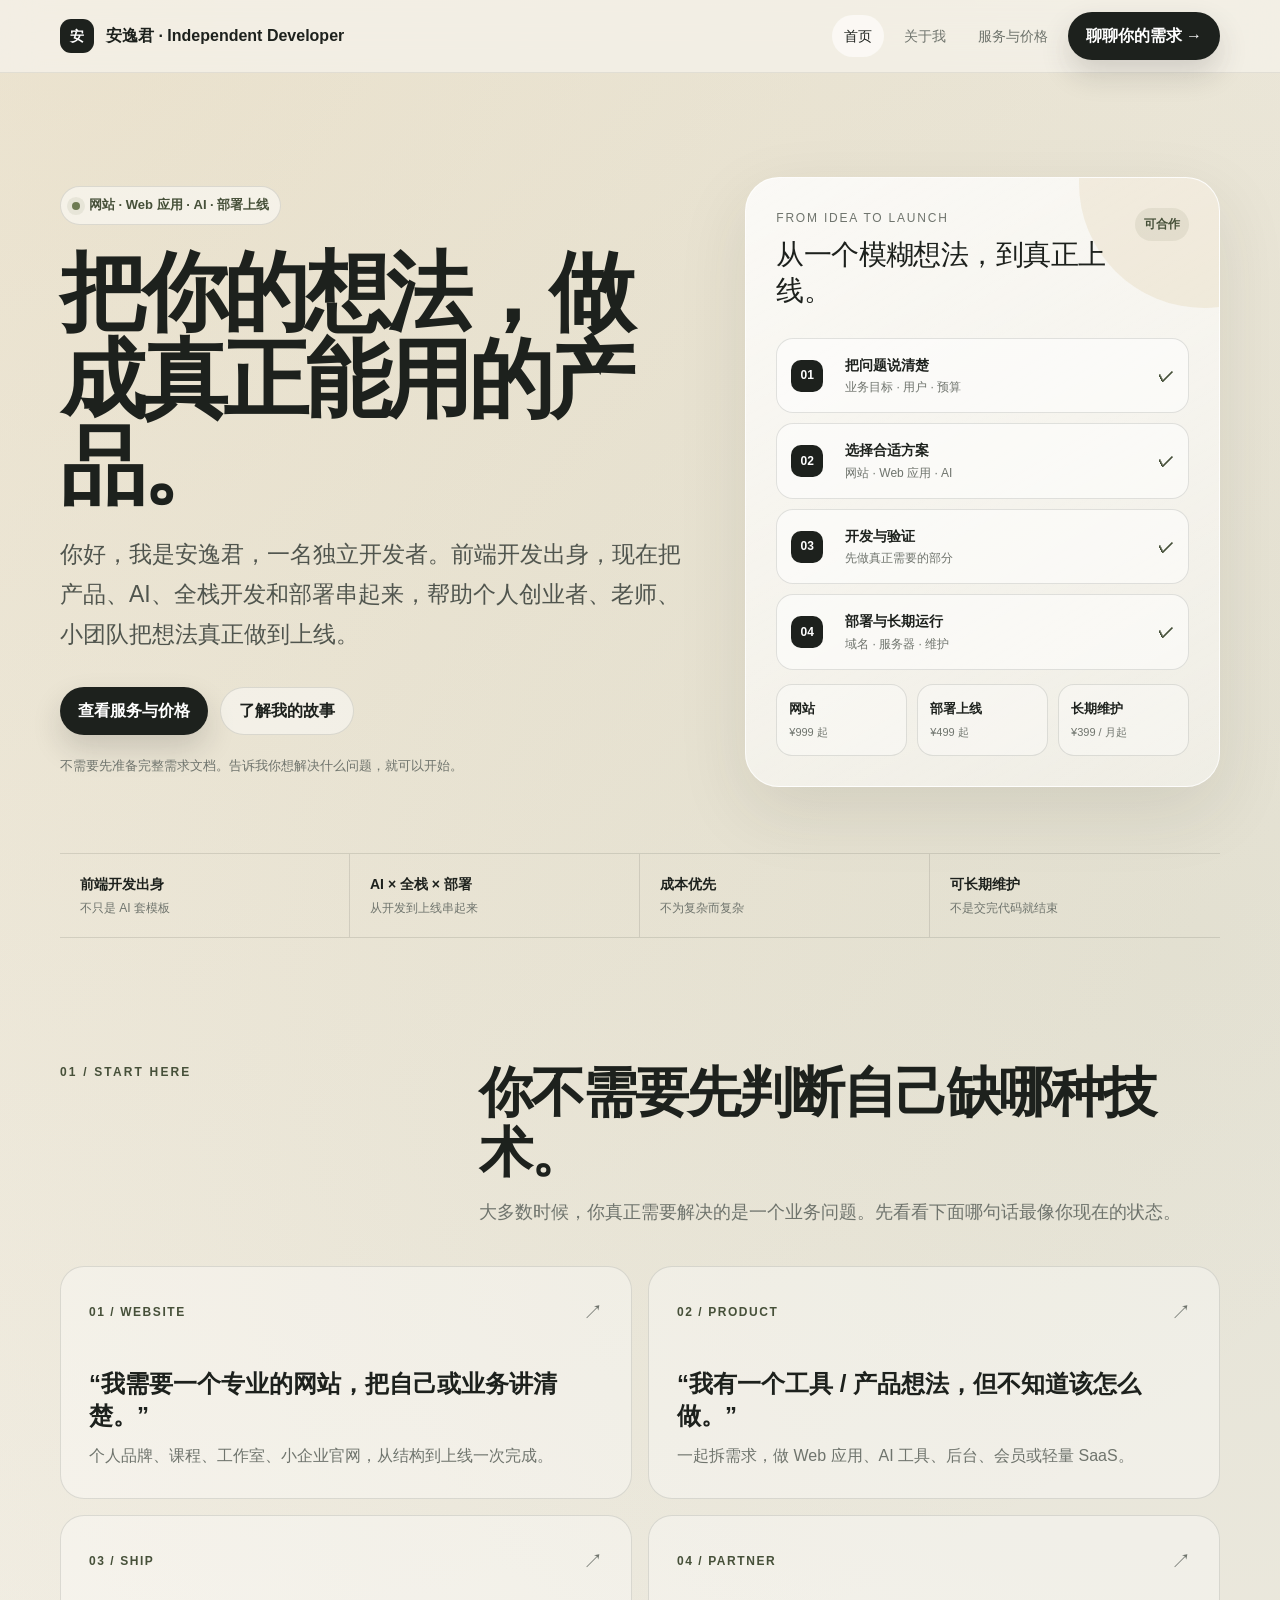
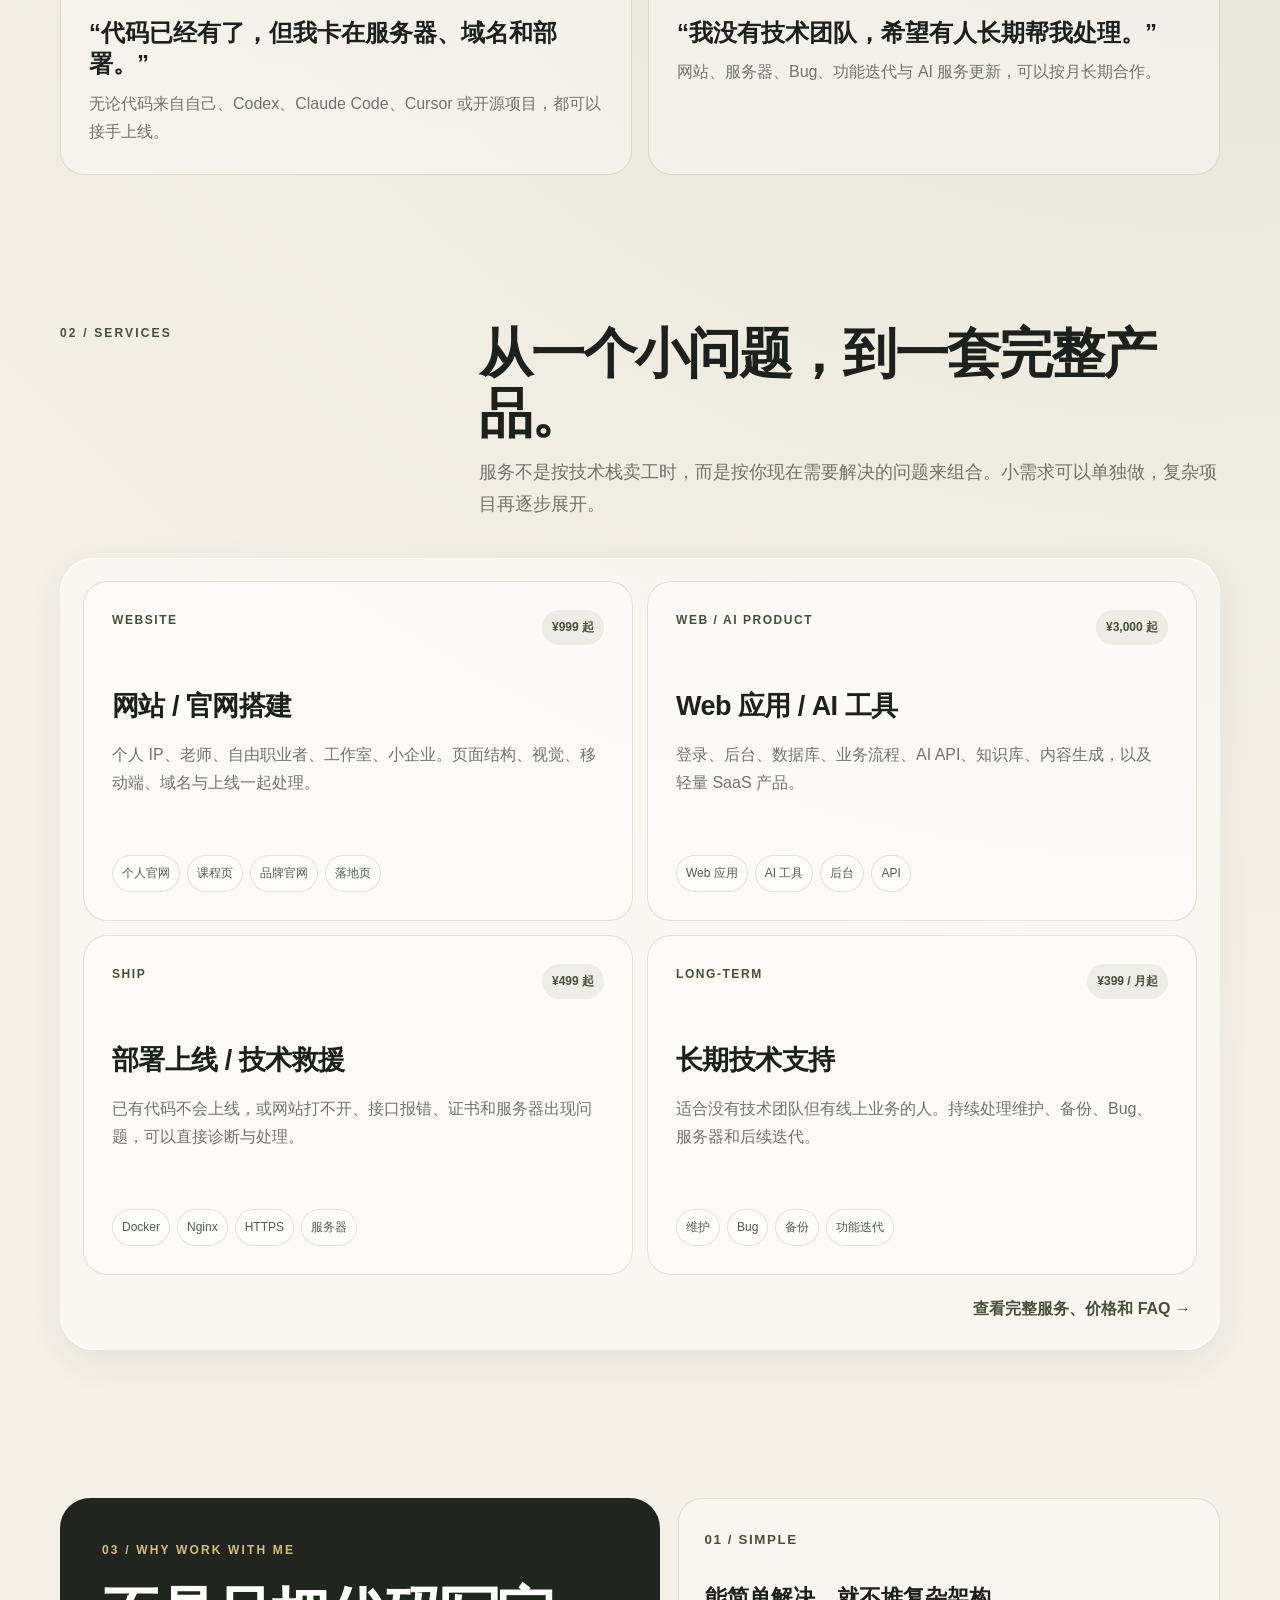
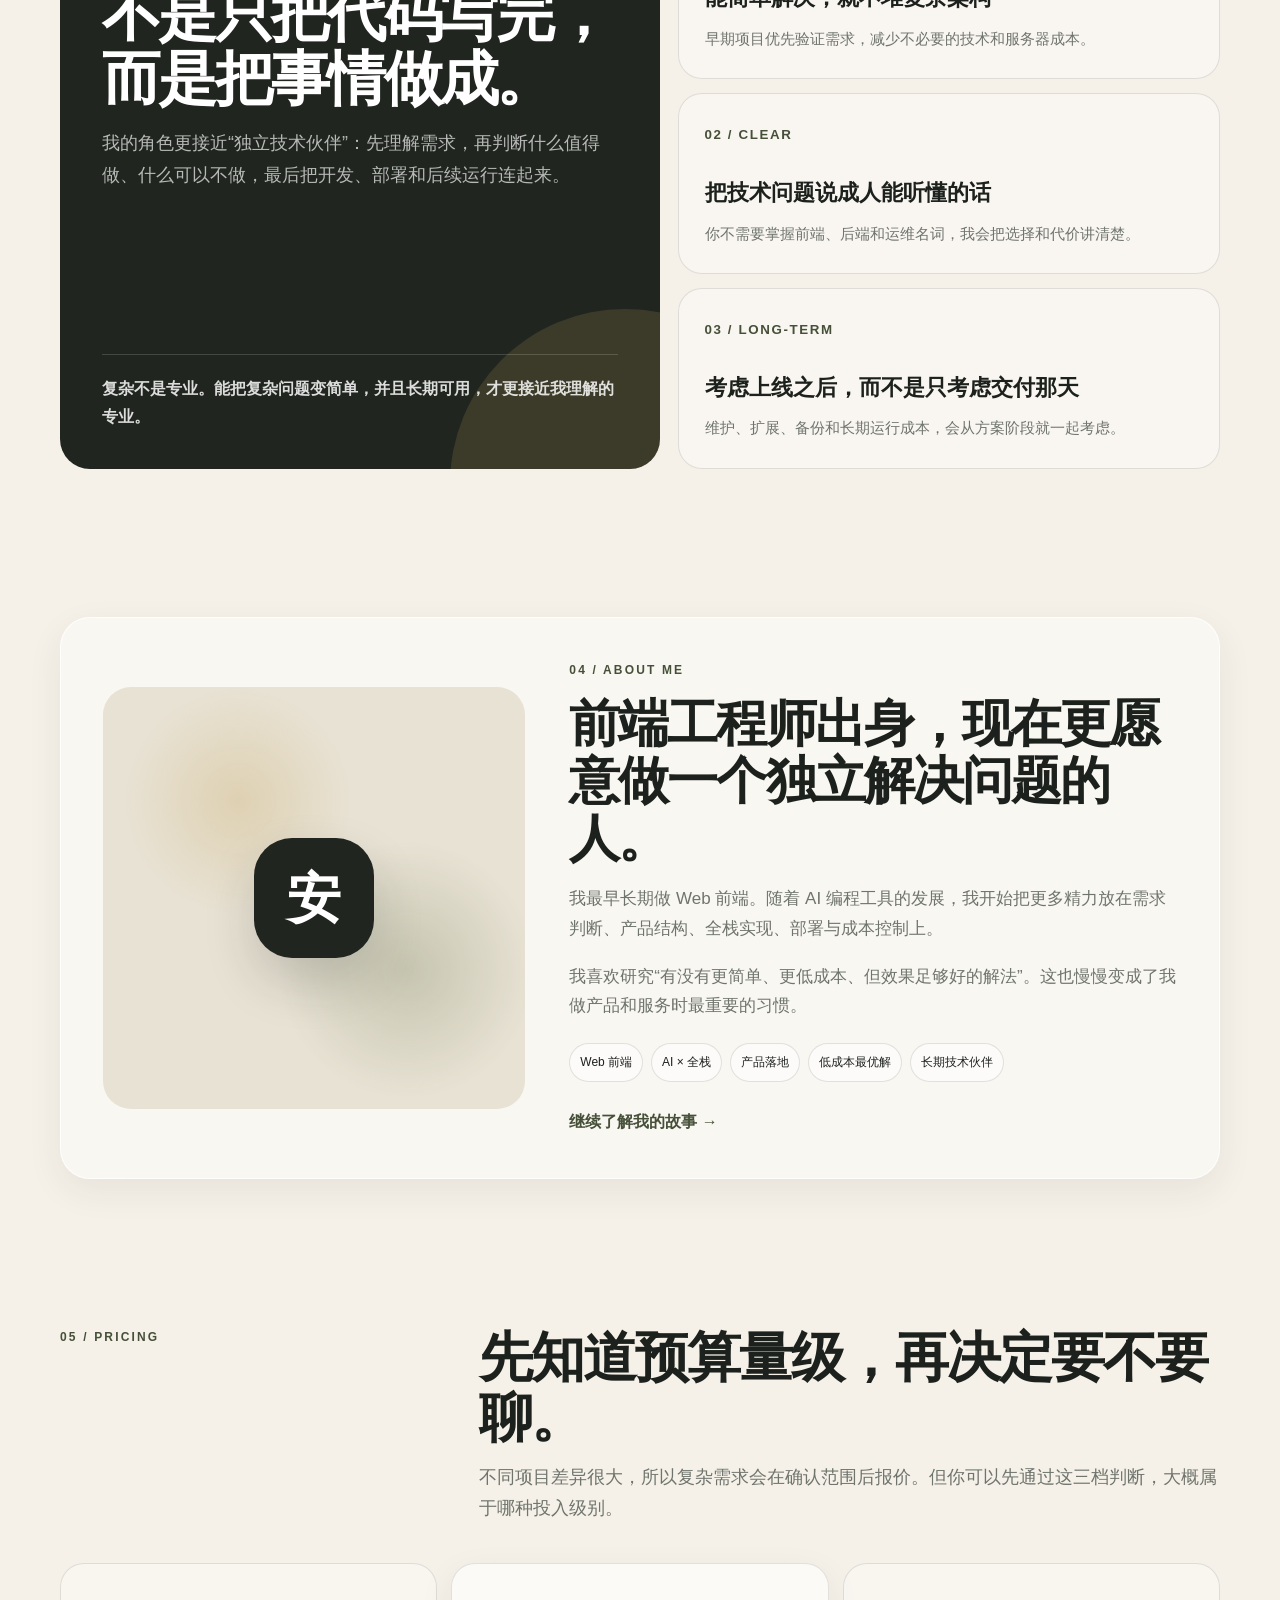
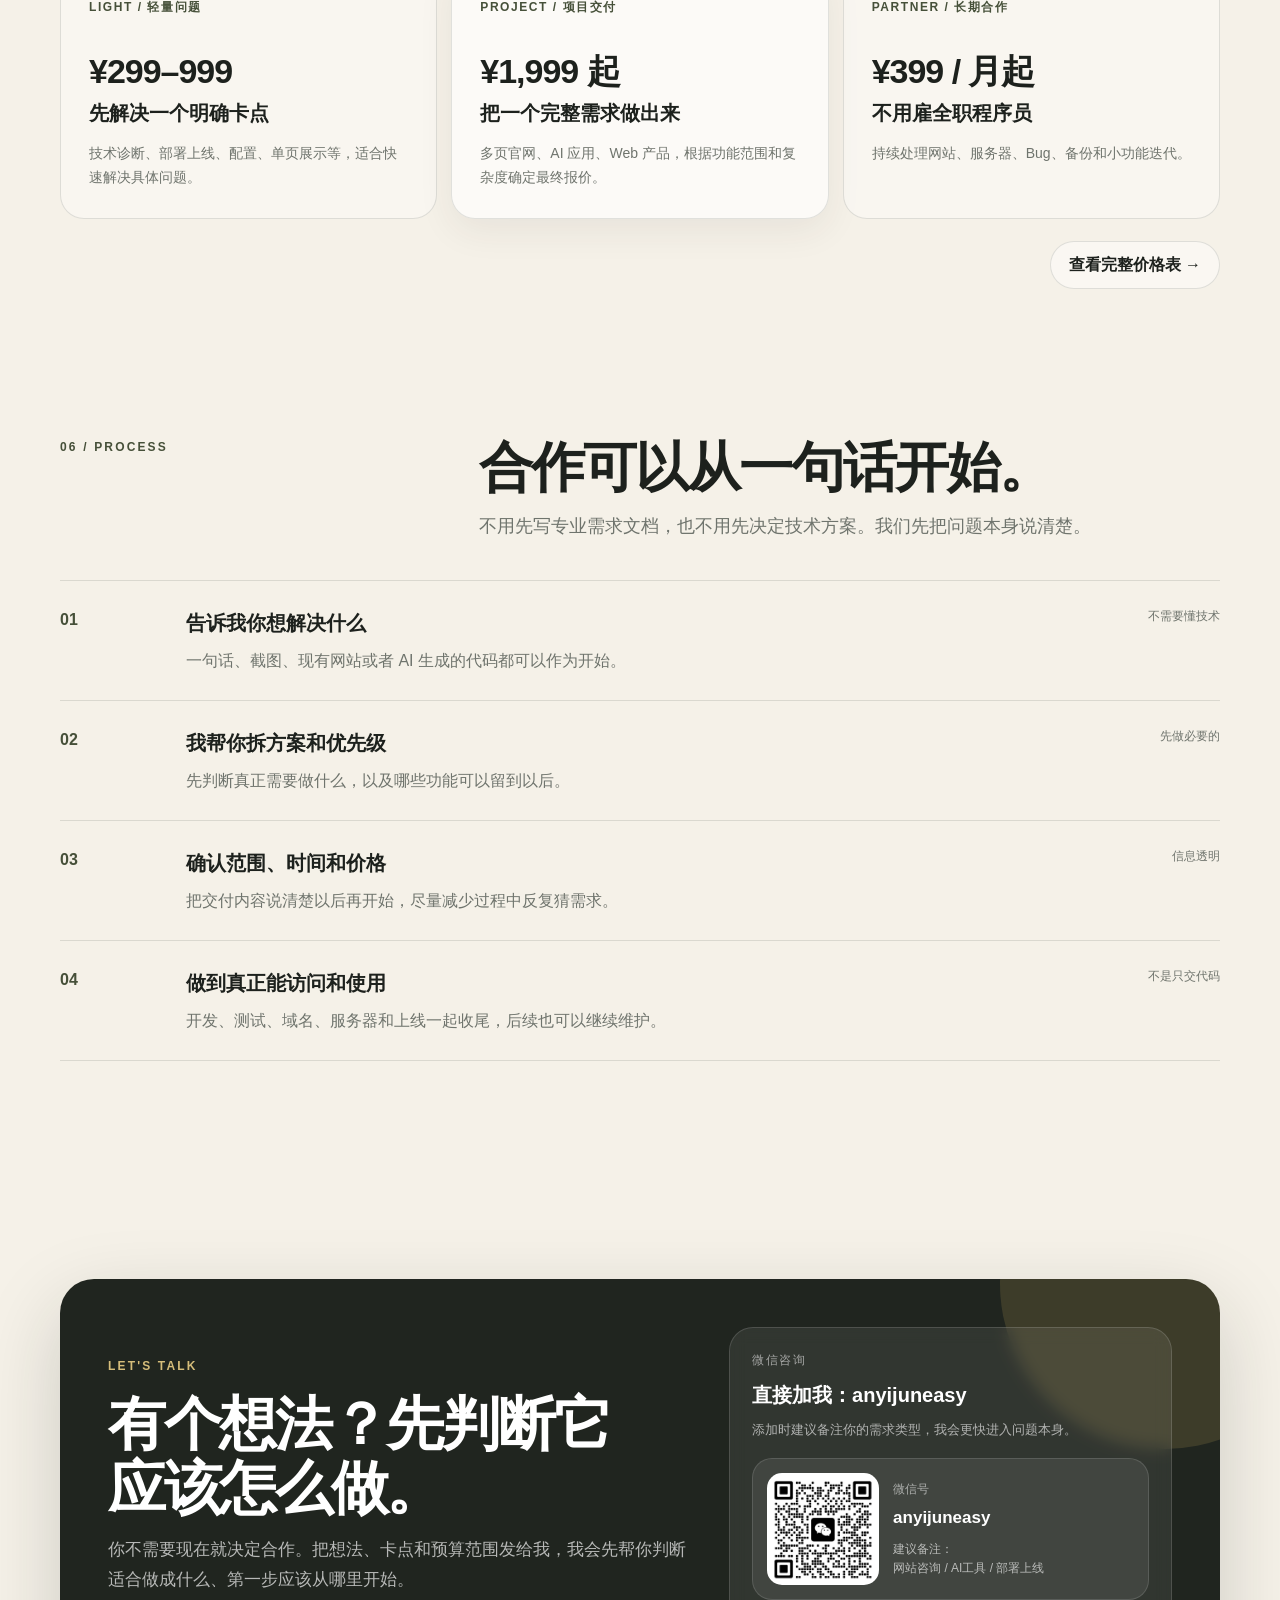
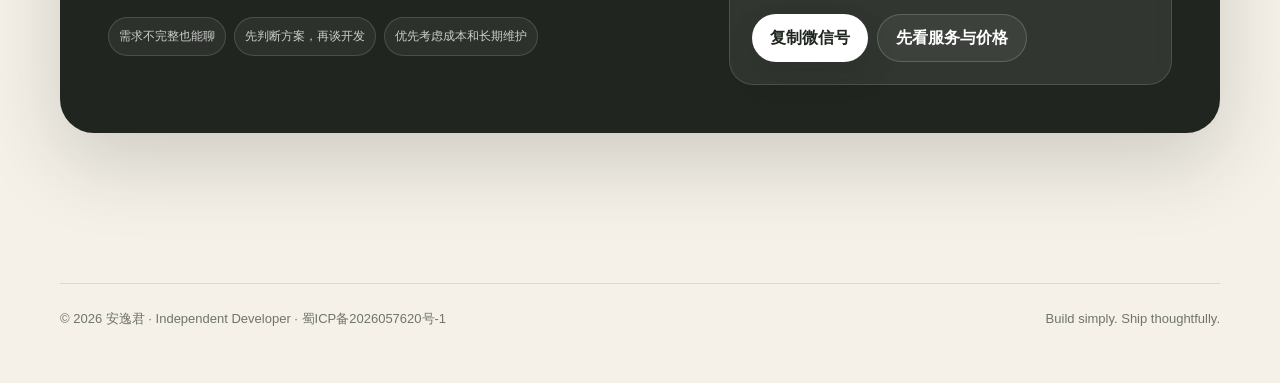
==== commit 335f1733: "docs: add ICP filing number to site footer" ====
--- a/index.html
+++ b/index.html
@@ -175,11 +175,11 @@
 </div></div></div></section>
 </main>
 
-<footer><div class="wrap footer-inner"><div>© 2026 安逸君 · Independent Developer</div><div>Build simply. Ship thoughtfully.</div></div></footer>
+<footer><div class="wrap footer-inner"><div>© 2026 安逸君 · Independent Developer · <a href="https://beian.miit.gov.cn/" target="_blank" rel="noopener noreferrer">蜀ICP备2026057620号-1</a></div><div>Build simply. Ship thoughtfully.</div></div></footer>
 <script>
   const io=new IntersectionObserver((entries)=>{entries.forEach(entry=>{if(entry.isIntersecting){entry.target.classList.add('show');io.unobserve(entry.target)}})},{threshold:.12});
   document.querySelectorAll('.reveal').forEach(el=>io.observe(el));
   document.querySelectorAll('[data-copy]').forEach(btn=>btn.addEventListener('click',async()=>{const text=btn.getAttribute('data-copy'),original=btn.textContent;try{await navigator.clipboard.writeText(text);btn.textContent='已复制：'+text}catch(e){btn.textContent='请手动复制：'+text}setTimeout(()=>btn.textContent=original,1900)}));
 </script>
 </body>
-</html>+</html>
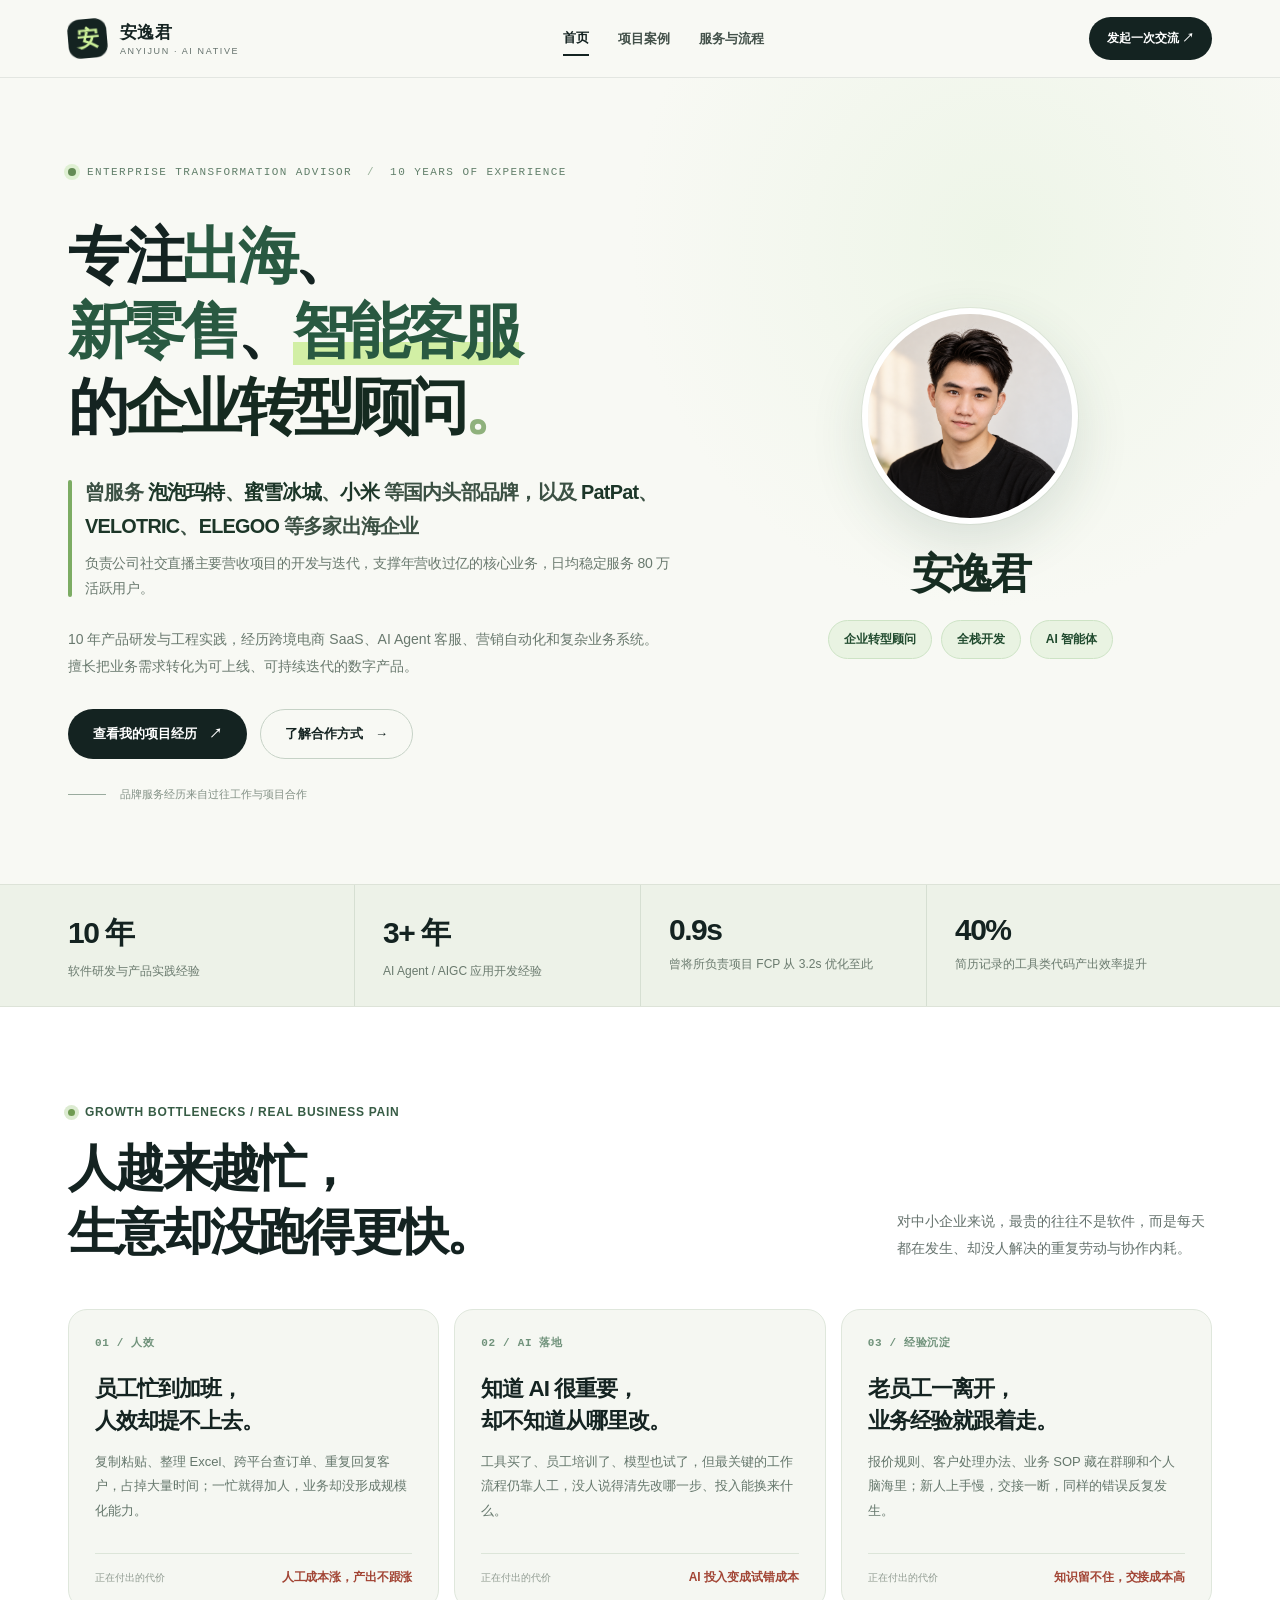
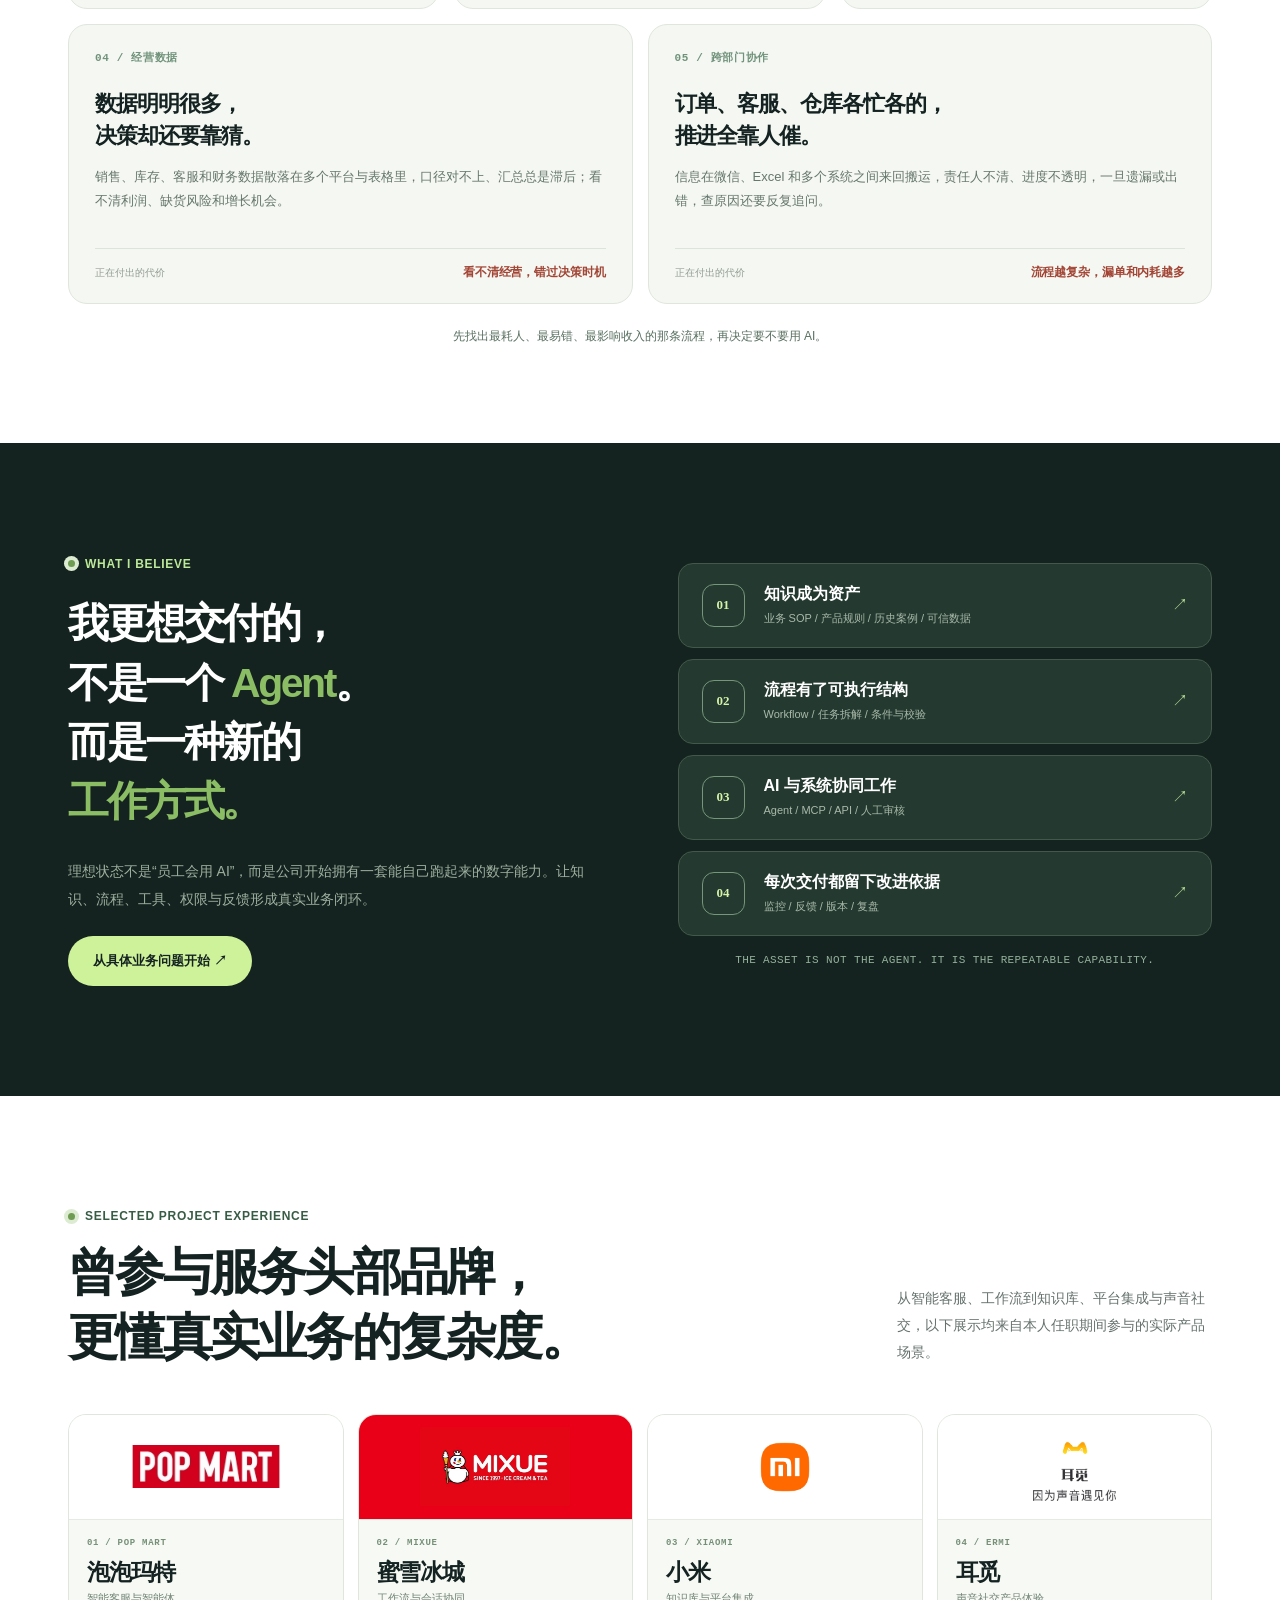
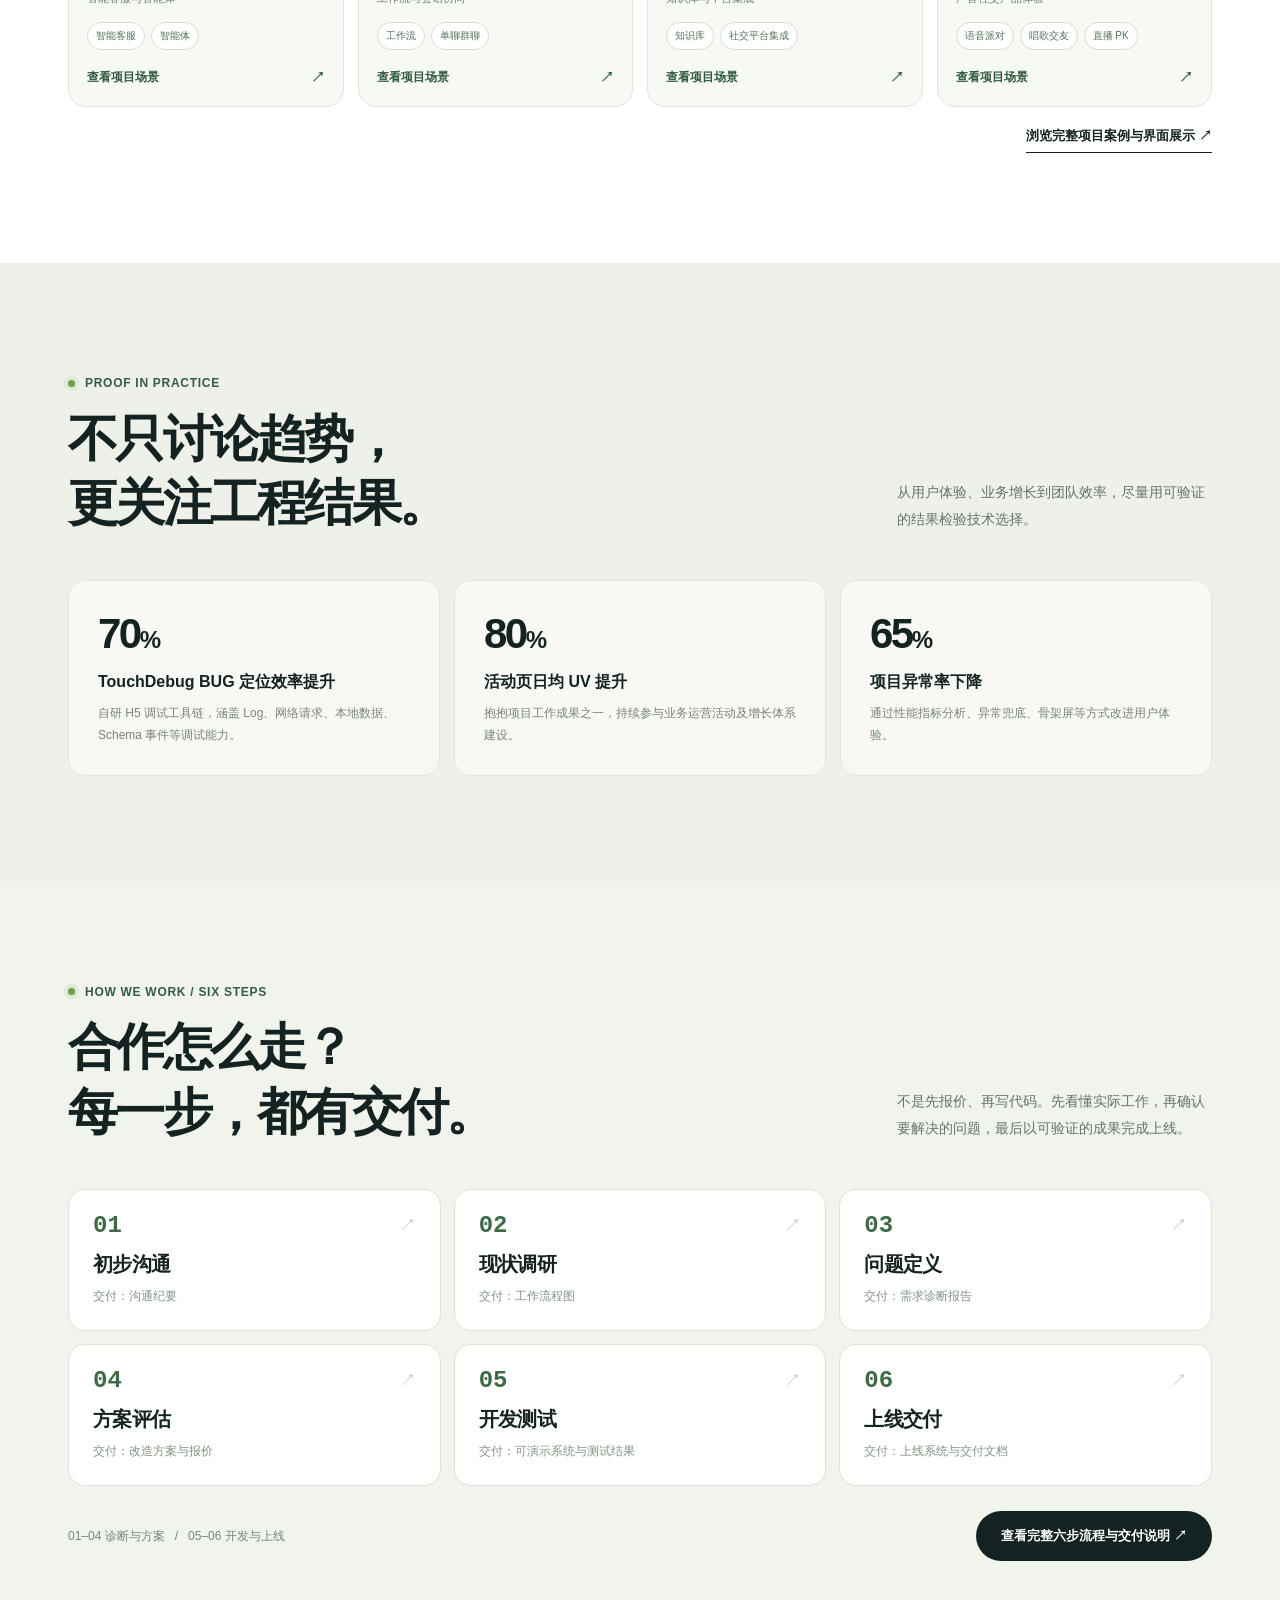
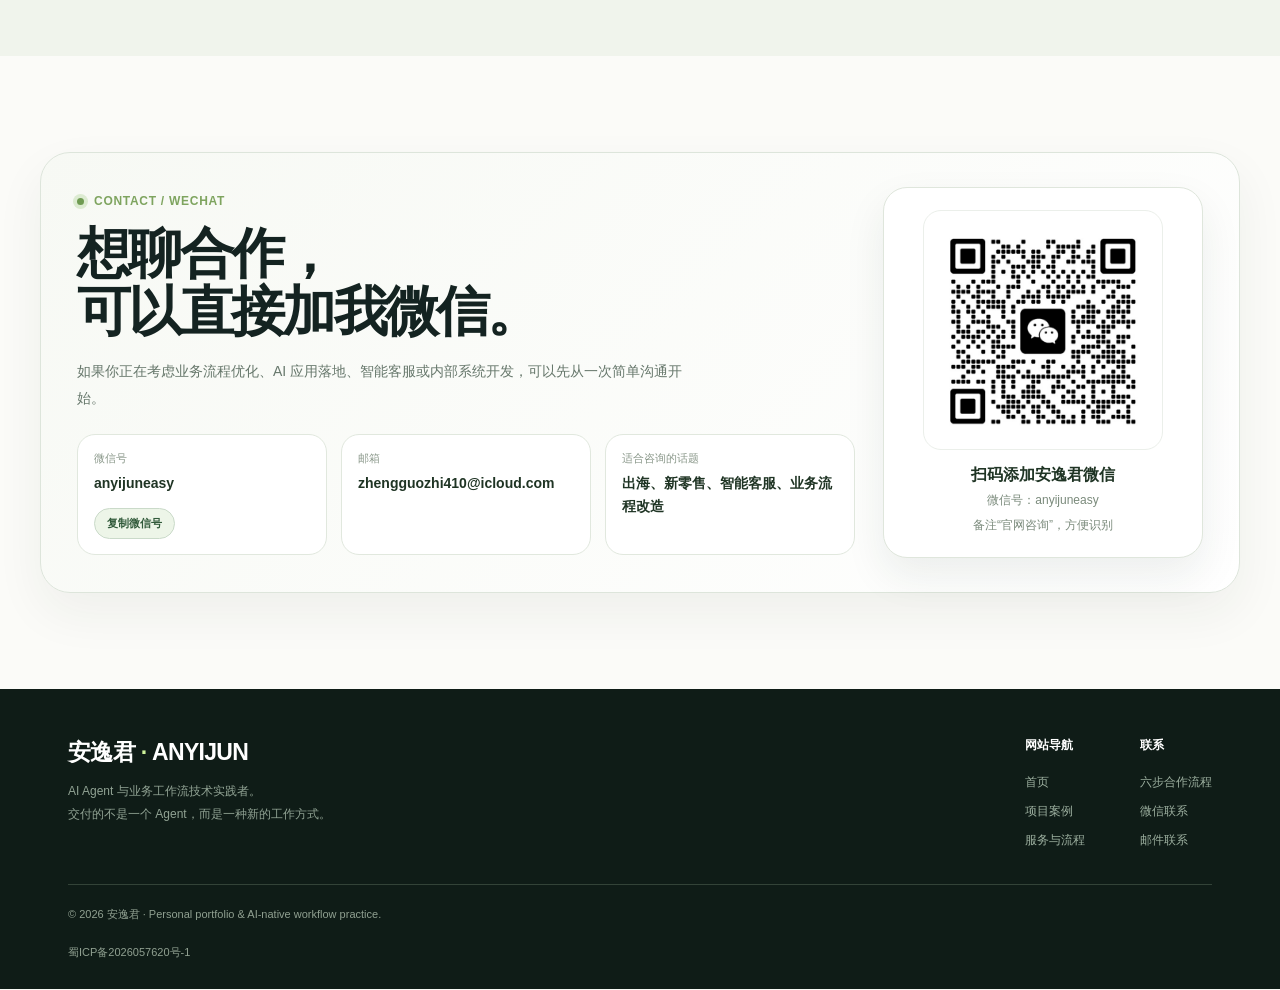
==== commit 14339499: "feat: refresh personal site and project cases" ====
--- a/index.html
+++ b/index.html
@@ -1,185 +1,91 @@
-<!doctype html>
-<html lang="zh-CN">
-<head>
-  <meta charset="utf-8">
-  <meta name="viewport" content="width=device-width, initial-scale=1">
-  <meta name="description" content="安逸君｜独立开发者。网站、Web 应用、AI 工具、部署上线与长期技术支持。把模糊的想法，做成真正能上线、能使用、能长期运行的产品。" />
-  <meta name="theme-color" content="#f5f1e8">
-  <title>安逸君｜独立开发者 · 网站 / AI / 产品落地</title>
-  <style>
-    :root{
-      --bg:#f5f1e8;--ink:#1d211d;--muted:#6f746d;--line:rgba(29,33,29,.12);
-      --olive:#6e7b53;--olive-dark:#465039;--gold:#c4a45b;--shadow:0 24px 70px rgba(51,49,40,.10);
-      --max:1160px
-    }
-    *{box-sizing:border-box}html{scroll-behavior:smooth}
-    body{margin:0;color:var(--ink);background:radial-gradient(circle at 7% 0%,rgba(196,164,91,.17),transparent 26%),radial-gradient(circle at 94% 14%,rgba(110,123,83,.13),transparent 29%),var(--bg);font-family:Inter,ui-sans-serif,-apple-system,BlinkMacSystemFont,"Segoe UI","PingFang SC","Microsoft YaHei",sans-serif;line-height:1.75}
-    a{color:inherit;text-decoration:none}button{font:inherit}button,a{-webkit-tap-highlight-color:transparent}
-    .wrap{width:min(calc(100% - 40px),var(--max));margin:0 auto}
-    .nav{position:sticky;top:0;z-index:30;backdrop-filter:blur(18px);background:rgba(245,241,232,.82);border-bottom:1px solid rgba(29,33,29,.08)}
-    .nav-inner{min-height:72px;display:flex;align-items:center;justify-content:space-between;gap:22px}
-    .brand{display:inline-flex;align-items:center;gap:12px;font-weight:780}.brand-mark{width:34px;height:34px;border-radius:11px;display:grid;place-items:center;background:var(--ink);color:#fff;font-size:14px}
-    .nav-links{display:flex;align-items:center;gap:8px}.nav-link{padding:9px 12px;border-radius:999px;font-size:14px;color:var(--muted)}.nav-link:hover,.nav-link.active{color:var(--ink);background:rgba(255,255,255,.58)}
-    .btn{border:0;cursor:pointer;display:inline-flex;align-items:center;justify-content:center;gap:8px;min-height:48px;padding:0 18px;border-radius:999px;font-weight:740;transition:.22s ease}
-    .btn-primary{background:var(--ink);color:#fff;box-shadow:0 14px 30px rgba(29,33,29,.16)}.btn-primary:hover{transform:translateY(-2px)}
-    .btn-secondary{border:1px solid var(--line);background:rgba(255,255,255,.46)}.btn-secondary:hover{background:rgba(255,255,255,.82)}
-    .hero{padding:104px 0 58px}.hero-grid{display:grid;grid-template-columns:1.14fr .86fr;gap:56px;align-items:center}
-    .eyebrow{display:inline-flex;align-items:center;gap:9px;padding:7px 11px;border-radius:999px;border:1px solid var(--line);background:rgba(255,255,255,.52);color:var(--olive-dark);font-size:13px;font-weight:760}
-    .dot{width:8px;height:8px;border-radius:50%;background:var(--olive);box-shadow:0 0 0 5px rgba(110,123,83,.10)}
-    h1{margin:24px 0;max-width:9.6em;font-size:clamp(48px,7vw,86px);line-height:1.01;letter-spacing:-.052em}.hero-lead{margin:0;max-width:760px;font-size:clamp(18px,2vw,23px);color:#50554e}
-    .hero-actions{display:flex;flex-wrap:wrap;gap:12px;margin-top:32px}.hero-note{margin-top:20px;color:var(--muted);font-size:13px}
-    .launch-card{position:relative;padding:30px;border-radius:34px;background:linear-gradient(150deg,rgba(255,255,255,.80),rgba(255,255,255,.43));border:1px solid rgba(255,255,255,.78);box-shadow:var(--shadow);overflow:hidden}
-    .launch-card:before{content:"";position:absolute;width:250px;height:250px;border-radius:50%;right:-110px;top:-120px;background:rgba(196,164,91,.14)}
-    .launch-top{position:relative;display:flex;justify-content:space-between;gap:18px;align-items:start}.launch-label{font-size:12px;text-transform:uppercase;letter-spacing:.15em;color:var(--muted)}
-    .launch-title{margin:8px 0 0;font-size:28px;line-height:1.3;letter-spacing:-.02em}.status{padding:6px 9px;border-radius:999px;background:rgba(110,123,83,.11);color:var(--olive-dark);font-size:12px;font-weight:780;white-space:nowrap}
-    .flow{position:relative;margin-top:28px;display:grid;gap:10px}.flow-row{display:grid;grid-template-columns:42px 1fr auto;gap:12px;align-items:center;padding:14px;border-radius:17px;background:rgba(255,255,255,.54);border:1px solid var(--line)}
-    .flow-num{width:32px;height:32px;border-radius:10px;display:grid;place-items:center;background:var(--ink);color:#fff;font-size:12px;font-weight:800}.flow-row b{display:block;font-size:14px}.flow-row span{display:block;color:var(--muted);font-size:12px}.flow-check{color:var(--olive-dark);font-weight:900}
-    .launch-bottom{position:relative;display:grid;grid-template-columns:repeat(3,1fr);gap:10px;margin-top:14px}.mini{padding:13px 12px;border:1px solid var(--line);border-radius:16px;background:rgba(255,255,255,.36)}.mini b{display:block;font-size:13px}.mini span{display:block;margin-top:2px;color:var(--muted);font-size:11px}
-    .trust{padding:8px 0 50px}.trust-bar{display:grid;grid-template-columns:repeat(4,1fr);border-top:1px solid var(--line);border-bottom:1px solid var(--line)}.trust-item{padding:18px 20px;border-right:1px solid var(--line)}.trust-item:last-child{border-right:0}.trust-item b{display:block;font-size:14px}.trust-item span{display:block;margin-top:2px;color:var(--muted);font-size:12px}
-    section{padding:74px 0}.section-head{display:grid;grid-template-columns:.66fr 1.34fr;gap:54px;margin-bottom:38px}.section-label{font-size:12px;text-transform:uppercase;letter-spacing:.18em;color:var(--olive-dark);font-weight:820}.section-title{margin:0;font-size:clamp(34px,4.2vw,58px);line-height:1.12;letter-spacing:-.037em}.section-copy{margin:14px 0 0;color:var(--muted);font-size:18px;max-width:790px}
-    .needs-grid{display:grid;grid-template-columns:repeat(2,1fr);gap:16px}.need-card{padding:28px;border-radius:24px;border:1px solid var(--line);background:rgba(255,255,255,.36);transition:.22s ease}.need-card:hover{transform:translateY(-3px);background:rgba(255,255,255,.55)}
-    .need-top{display:flex;justify-content:space-between;align-items:center;gap:16px}.need-index{font-size:12px;color:var(--olive-dark);font-weight:820;letter-spacing:.13em}.need-arrow{font-size:20px;color:var(--muted)}.need-card h3{margin:38px 0 10px;font-size:24px;line-height:1.32}.need-card p{margin:0;color:var(--muted)}
-    .services-shell{padding:22px;border-radius:34px;border:1px solid rgba(255,255,255,.82);background:rgba(255,255,255,.46);box-shadow:0 12px 36px rgba(51,49,40,.07)}
-    .service-grid{display:grid;grid-template-columns:repeat(2,1fr);gap:14px}.service-card{min-height:340px;padding:28px;border-radius:24px;border:1px solid var(--line);background:rgba(255,255,255,.48);display:flex;flex-direction:column}
-    .service-top{display:flex;justify-content:space-between;gap:18px;align-items:flex-start}.service-type{font-size:12px;letter-spacing:.13em;color:var(--olive-dark);font-weight:820}.price-pill{padding:7px 10px;border-radius:999px;background:rgba(110,123,83,.1);color:var(--olive-dark);font-weight:800;font-size:12px;white-space:nowrap}
-    .service-card h3{margin:38px 0 10px;font-size:27px;letter-spacing:-.02em}.service-card p{margin:0;color:var(--muted)}.service-tags{display:flex;flex-wrap:wrap;gap:7px;margin-top:auto;padding-top:25px}.tag{padding:7px 9px;border-radius:999px;border:1px solid var(--line);font-size:12px;color:#565b54;background:rgba(255,255,255,.46)}
-    .service-more{display:flex;justify-content:flex-end;padding:20px 6px 4px}.text-link{display:inline-flex;align-items:center;gap:8px;font-weight:760;color:var(--olive-dark)}.text-link:hover{text-decoration:underline;text-underline-offset:4px}
-    .partner{display:grid;grid-template-columns:1.05fr .95fr;gap:18px}.partner-main{min-height:470px;padding:42px;border-radius:30px;background:#20251f;color:#fff;position:relative;overflow:hidden}.partner-main:after{content:"";position:absolute;width:350px;height:350px;border-radius:50%;right:-140px;bottom:-190px;background:rgba(196,164,91,.17)}
-    .partner-main .section-label{color:#d5bd7a}.partner-main h2{position:relative;z-index:1;margin:22px 0 18px;max-width:10em;font-size:clamp(38px,4.6vw,62px);line-height:1.08;letter-spacing:-.045em}.partner-main p{position:relative;z-index:1;margin:0;max-width:650px;color:rgba(255,255,255,.68);font-size:18px}.partner-main .quote{position:absolute;z-index:1;left:42px;right:42px;bottom:38px;padding-top:20px;border-top:1px solid rgba(255,255,255,.16);color:rgba(255,255,255,.84);font-weight:700}
-    .principles{display:grid;gap:14px}.principle{padding:26px;border-radius:24px;border:1px solid var(--line);background:rgba(255,255,255,.39)}.principle small{color:var(--olive-dark);font-weight:820;letter-spacing:.12em}.principle h3{margin:26px 0 8px;font-size:22px}.principle p{margin:0;color:var(--muted);font-size:15px}
-    .about-split{display:grid;grid-template-columns:.82fr 1.18fr;gap:44px;align-items:center;padding:42px;border-radius:30px;background:rgba(255,255,255,.42);border:1px solid rgba(255,255,255,.8);box-shadow:0 12px 36px rgba(51,49,40,.07)}
-    .about-badge{aspect-ratio:1/1;border-radius:28px;background:radial-gradient(circle at 32% 27%,rgba(196,164,91,.28),transparent 27%),radial-gradient(circle at 72% 67%,rgba(110,123,83,.28),transparent 31%),#e8e2d4;display:grid;place-items:center}.about-badge:before{content:"安";width:120px;height:120px;border-radius:38px;display:grid;place-items:center;background:#20251f;color:#fff;font-size:54px;font-weight:850;box-shadow:0 24px 50px rgba(29,33,29,.18)}
-    .about-copy h2{margin:14px 0 16px;font-size:clamp(34px,4vw,54px);line-height:1.13;letter-spacing:-.038em}.about-copy p{margin:0 0 18px;color:var(--muted);font-size:17px}.about-points{display:flex;flex-wrap:wrap;gap:8px;margin:22px 0 26px}.about-point{padding:8px 10px;border-radius:999px;border:1px solid var(--line);font-size:12px;background:rgba(255,255,255,.5)}
-    .price-levels{display:grid;grid-template-columns:repeat(3,1fr);gap:14px}.level{padding:28px;border-radius:24px;border:1px solid var(--line);background:rgba(255,255,255,.37)}.level.featured{background:rgba(255,255,255,.66);box-shadow:0 12px 36px rgba(51,49,40,.07)}.level small{font-size:12px;text-transform:uppercase;letter-spacing:.13em;color:var(--olive-dark);font-weight:820}.level .money{margin:34px 0 8px;font-size:34px;line-height:1;font-weight:850;letter-spacing:-.03em}.level h3{margin:0 0 10px;font-size:20px}.level p{margin:0;color:var(--muted);font-size:14px}.pricing-actions{display:flex;justify-content:flex-end;margin-top:22px}
-    .process{border-top:1px solid var(--line)}.process-row{display:grid;grid-template-columns:100px 1fr 180px;gap:26px;padding:25px 0;border-bottom:1px solid var(--line);align-items:start}.process-num{color:var(--olive-dark);font-weight:820}.process-row h3{margin:0 0 6px;font-size:20px}.process-row p{margin:0;color:var(--muted)}.process-note{text-align:right;color:var(--muted);font-size:12px}
-    .cta{margin:70px auto 42px;padding:48px;border-radius:34px;background:#20251f;color:#fff;box-shadow:0 28px 80px rgba(29,33,29,.18);position:relative;overflow:hidden}.cta:after{content:"";position:absolute;width:330px;height:330px;border-radius:50%;right:-110px;top:-160px;background:rgba(196,164,91,.18)}
-    .cta-grid{position:relative;z-index:1;display:grid;grid-template-columns:1.14fr .86fr;gap:34px;align-items:center}.cta .section-label{color:#d5bd7a}.cta h2{margin:16px 0 14px;font-size:clamp(35px,4.5vw,58px);line-height:1.11;letter-spacing:-.04em;max-width:9.5em}.cta p{margin:0;color:rgba(255,255,255,.68);font-size:17px;max-width:670px}
-    .micro-points{display:flex;flex-wrap:wrap;gap:8px;margin-top:22px}.micro-point{padding:8px 10px;border-radius:999px;border:1px solid rgba(255,255,255,.14);background:rgba(255,255,255,.06);font-size:12px;color:rgba(255,255,255,.76)}
-    .contact-panel{padding:22px;border-radius:24px;border:1px solid rgba(255,255,255,.14);background:rgba(255,255,255,.08);backdrop-filter:blur(8px)}.contact-kicker{font-size:12px;color:rgba(255,255,255,.56);letter-spacing:.13em;text-transform:uppercase}.contact-title{margin:7px 0 6px;font-size:20px;font-weight:820}.contact-desc{font-size:13px!important;color:rgba(255,255,255,.62)!important}
-    .wechat-box{display:grid;grid-template-columns:112px 1fr;gap:14px;align-items:center;margin-top:16px;padding:14px;border-radius:20px;background:rgba(255,255,255,.08);border:1px solid rgba(255,255,255,.13)}.wechat-qr{width:112px;aspect-ratio:1/1;object-fit:cover;border-radius:15px;background:#fff}.wechat-label{color:rgba(255,255,255,.56);font-size:12px}.wechat-id{margin:3px 0 7px;font-size:17px;font-weight:850;word-break:break-all}.wechat-note{color:rgba(255,255,255,.64);font-size:12px;line-height:1.6}.contact-actions{display:flex;flex-wrap:wrap;gap:9px;margin-top:14px}.cta .btn-primary{background:#fff;color:#1f251f}.cta .btn-secondary{border-color:rgba(255,255,255,.18);color:#fff;background:rgba(255,255,255,.06)}
-    footer{padding:34px 0 52px;color:var(--muted);font-size:13px}.footer-inner{display:flex;justify-content:space-between;gap:20px;border-top:1px solid var(--line);padding-top:24px}
-    .reveal{opacity:0;transform:translateY(18px);transition:opacity .7s ease,transform .7s ease}.reveal.show{opacity:1;transform:translateY(0)}
-    @media(max-width:900px){.nav-link{display:none}.hero{padding-top:76px}.hero-grid,.section-head,.partner,.about-split,.cta-grid{grid-template-columns:1fr}.hero-grid{gap:34px}.trust-bar{grid-template-columns:repeat(2,1fr)}.trust-item:nth-child(2){border-right:0}.trust-item:nth-child(-n+2){border-bottom:1px solid var(--line)}.section-head{gap:18px}.partner-main{min-height:420px}.price-levels{grid-template-columns:1fr}.process-row{grid-template-columns:70px 1fr}.process-note{grid-column:2;text-align:left}.about-badge{max-width:420px;width:100%}}
-    @media(max-width:680px){.wrap{width:min(calc(100% - 24px),var(--max))}.nav-inner{min-height:64px}.brand span:last-child{display:none}.nav .btn{min-height:42px;padding:0 14px;font-size:13px}h1{font-size:49px}.hero{padding-top:58px}.launch-card,.services-shell,.partner-main,.about-split,.cta{border-radius:24px}.launch-card{padding:24px}.launch-bottom{grid-template-columns:1fr}.trust-bar{grid-template-columns:1fr}.trust-item{border-right:0!important;border-bottom:1px solid var(--line)!important}.trust-item:last-child{border-bottom:0!important}section{padding:54px 0}.needs-grid,.service-grid{grid-template-columns:1fr}.service-card{min-height:auto}.services-shell{padding:12px}.partner-main{padding:30px;min-height:500px}.partner-main .quote{left:30px;right:30px;bottom:28px}.about-split{padding:26px}.about-badge:before{width:98px;height:98px;border-radius:31px;font-size:44px}.section-copy,.partner-main p,.cta p{font-size:16px}.cta{padding:32px 24px}.wechat-box{grid-template-columns:96px 1fr}.wechat-qr{width:96px}.footer-inner{flex-direction:column}}
-    @media(prefers-reduced-motion:reduce){*{scroll-behavior:auto!important}.reveal{opacity:1;transform:none;transition:none}}
-  </style>
+<!DOCTYPE html>
 
-  <link rel="icon" href="assets/favicon.svg" type="image/svg+xml" />
-  <meta name="robots" content="index,follow,max-image-preview:large" />
-  <meta property="og:type" content="website" />
-  <meta property="og:locale" content="zh_CN" />
-  <meta property="og:site_name" content="安逸君" />
-  <meta property="og:title" content="安逸君｜独立开发者 · 网站 / AI / 产品落地" />
-  <meta property="og:description" content="安逸君｜独立开发者。网站、Web 应用、AI 工具、部署上线与长期技术支持。把模糊的想法，做成真正能上线、能使用、能长期运行的产品。" />
-  <meta name="twitter:card" content="summary" />
-</head>
-<body>
-<header class="nav"><div class="wrap nav-inner">
-  <a class="brand" href="#top"><span class="brand-mark">安</span><span>安逸君 · Independent Developer</span></a>
-  <nav class="nav-links">
-    <a class="nav-link active" href="index.html">首页</a>
-    <a class="nav-link" href="about.html">关于我</a>
-    <a class="nav-link" href="services.html">服务与价格</a>
-    <a class="btn btn-primary" href="#contact">聊聊你的需求 →</a>
-  </nav>
-</div></header>
-
-<main id="top">
-<section class="hero"><div class="wrap hero-grid">
-  <div class="reveal">
-    <div class="eyebrow"><span class="dot"></span> 网站 · Web 应用 · AI · 部署上线</div>
-    <h1>把你的想法，做成真正能用的产品。</h1>
-    <p class="hero-lead">你好，我是安逸君，一名独立开发者。前端开发出身，现在把产品、AI、全栈开发和部署串起来，帮助个人创业者、老师、小团队把想法真正做到上线。</p>
-    <div class="hero-actions"><a class="btn btn-primary" href="services.html">查看服务与价格</a><a class="btn btn-secondary" href="about.html">了解我的故事</a></div>
-    <div class="hero-note">不需要先准备完整需求文档。告诉我你想解决什么问题，就可以开始。</div>
+<html lang="zh-CN"><head><meta charset="utf-8"/><meta content="width=device-width,initial-scale=1" name="viewport"/>
+<meta content="#f8f9f4" name="theme-color"/><meta content="安逸君，专注出海、新零售、智能客服的企业转型顾问。曾服务泡泡玛特、蜜雪冰城、小米等国内头部品牌，以及 PatPat、VELOTRIC、ELEGOO 等多家出海企业，拥有10年产品研发经验。" name="description"/>
+<title>安逸君｜专注出海、新零售、智能客服的企业转型顾问</title><link href="style.css?v=20261103-footer" rel="stylesheet"/><link href="favicon.svg" rel="icon" type="image/svg+xml"/>
+</head><body>
+<header class="header"><div class="container header-inner"><a aria-label="安逸君 首页" class="brand" href="index.html"><span class="brand-mark">安</span><span class="brand-word"><b>安逸君</b><small>ANYIJUN · AI NATIVE</small></span></a><nav aria-label="主导航" class="nav"><a class="active" href="index.html">首页</a><a href="cases.html">项目案例</a><a href="services.html">服务与流程</a></nav><a class="header-cta" href="mailto:zhengguozhi410@icloud.com?subject=咨询数字工作方式合作">发起一次交流 ↗</a><button aria-expanded="false" aria-label="打开导航菜单" class="menu-button" type="button">☰</button></div></header>
+<main><section aria-labelledby="home-headline" class="hero hero-credentials">
+<div class="container hero-grid">
+<div class="hero-copy fade-up">
+<div class="hero-eyebrow"><span aria-hidden="true" class="eyebrow-dot"></span><span>ENTERPRISE TRANSFORMATION ADVISOR <span class="eyebrow-divider">/</span> 10 YEARS OF EXPERIENCE</span></div>
+<h1 class="hero-position-title" id="home-headline">
+<span class="hero-position-line">专注<span class="position-mark">出海</span>、</span>
+<span class="hero-position-line"><span class="position-mark">新零售</span>、<span class="position-mark emphasis">智能客服</span></span>
+<span class="hero-position-line">的<span class="hero-position-role">企业转型顾问</span><span class="hero-position-period">。</span></span>
+</h1>
+<p class="hero-brand-subtitle"><span aria-hidden="true" class="subtitle-accent"></span><span><span>曾服务 <strong>泡泡玛特</strong>、<strong>蜜雪冰城</strong>、<strong>小米</strong> 等国内头部品牌，以及 <strong>PatPat</strong>、<strong>VELOTRIC</strong>、<strong>ELEGOO</strong> 等多家出海企业</span><span class="hero-brand-proof">负责公司社交直播主要营收项目的开发与迭代，支撑年营收过亿的核心业务，日均稳定服务 80 万活跃用户。</span></span></p>
+<p class="hero-description">10 年产品研发与工程实践，经历跨境电商 SaaS、AI Agent 客服、营销自动化和复杂业务系统。擅长把业务需求转化为可上线、可持续迭代的数字产品。</p>
+<div class="hero-actions"><a class="btn btn-dark" href="cases.html">查看我的项目经历 <span>↗</span></a><a class="btn btn-light" href="services.html">了解合作方式 <span>→</span></a></div>
+<div class="hero-foot"><span class="line"></span><span>品牌服务经历来自过往工作与项目合作</span></div>
+</div>
+<div aria-label="安逸君个人名片" class="hero-art hero-profile-card fade-up">
+  <div class="profile-panel profile-panel-minimal">
+    <img alt="安逸君的个人头像" class="profile-avatar" src="assets/avatar.png" width="216" height="216" fetchpriority="high"/>
+    <h2>安逸君</h2>
+    <div class="profile-tags" aria-label="个人身份标签"><span>企业转型顾问</span><span>全栈开发</span><span>AI 智能体</span></div>
   </div>
-  <aside class="launch-card reveal">
-    <div class="launch-top"><div><div class="launch-label">FROM IDEA TO LAUNCH</div><div class="launch-title">从一个模糊想法，到真正上线。</div></div><div class="status">可合作</div></div>
-    <div class="flow">
-      <div class="flow-row"><div class="flow-num">01</div><div><b>把问题说清楚</b><span>业务目标 · 用户 · 预算</span></div><div class="flow-check">✓</div></div>
-      <div class="flow-row"><div class="flow-num">02</div><div><b>选择合适方案</b><span>网站 · Web 应用 · AI</span></div><div class="flow-check">✓</div></div>
-      <div class="flow-row"><div class="flow-num">03</div><div><b>开发与验证</b><span>先做真正需要的部分</span></div><div class="flow-check">✓</div></div>
-      <div class="flow-row"><div class="flow-num">04</div><div><b>部署与长期运行</b><span>域名 · 服务器 · 维护</span></div><div class="flow-check">✓</div></div>
+</div>
+</div>
+</section><div class="stats-wrap"><div class="container stats"><div class="stat"><strong>10 年</strong><p>软件研发与产品实践经验</p></div><div class="stat"><strong>3+ 年</strong><p>AI Agent / AIGC 应用开发经验</p></div><div class="stat"><strong>0.9s</strong><p>曾将所负责项目 FCP 从 3.2s 优化至此</p></div><div class="stat"><strong>40%</strong><p>简历记录的工具类代码产出效率提升</p></div></div></div>
+<section aria-labelledby="pain-title" class="section alt pain-section" id="pain-points"><div class="container">
+<div class="section-head"><div><span class="eyebrow">GROWTH BOTTLENECKS / REAL BUSINESS PAIN</span><h2 id="pain-title">人越来越忙，<br/>生意却没跑得更快。</h2></div><p>对中小企业来说，最贵的往往不是软件，而是每天都在发生、却没人解决的重复劳动与协作内耗。</p></div>
+<div class="pain-grid">
+<article class="pain-card"><span class="pain-number">01 / 人效</span><h3>员工忙到加班，<br/>人效却提不上去。</h3><p>复制粘贴、整理 Excel、跨平台查订单、重复回复客户，占掉大量时间；一忙就得加人，业务却没形成规模化能力。</p><div class="pain-cost"><span>正在付出的代价</span><strong>人工成本涨，产出不跟涨</strong></div></article>
+<article class="pain-card"><span class="pain-number">02 / AI 落地</span><h3>知道 AI 很重要，<br/>却不知道从哪里改。</h3><p>工具买了、员工培训了、模型也试了，但最关键的工作流程仍靠人工，没人说得清先改哪一步、投入能换来什么。</p><div class="pain-cost"><span>正在付出的代价</span><strong>AI 投入变成试错成本</strong></div></article>
+<article class="pain-card"><span class="pain-number">03 / 经验沉淀</span><h3>老员工一离开，<br/>业务经验就跟着走。</h3><p>报价规则、客户处理办法、业务 SOP 藏在群聊和个人脑海里；新人上手慢，交接一断，同样的错误反复发生。</p><div class="pain-cost"><span>正在付出的代价</span><strong>知识留不住，交接成本高</strong></div></article>
+<article class="pain-card"><span class="pain-number">04 / 经营数据</span><h3>数据明明很多，<br/>决策却还要靠猜。</h3><p>销售、库存、客服和财务数据散落在多个平台与表格里，口径对不上、汇总总是滞后；看不清利润、缺货风险和增长机会。</p><div class="pain-cost"><span>正在付出的代价</span><strong>看不清经营，错过决策时机</strong></div></article>
+<article class="pain-card"><span class="pain-number">05 / 跨部门协作</span><h3>订单、客服、仓库各忙各的，<br/>推进全靠人催。</h3><p>信息在微信、Excel 和多个系统之间来回搬运，责任人不清、进度不透明，一旦遗漏或出错，查原因还要反复追问。</p><div class="pain-cost"><span>正在付出的代价</span><strong>流程越复杂，漏单和内耗越多</strong></div></article>
+</div><p class="pain-close">先找出最耗人、最易错、最影响收入的那条流程，再决定要不要用 AI。</p>
+</div></section>
+<section class="section dark"><div class="container split"><div><span class="eyebrow" style="color:#bde99a">WHAT I BELIEVE</span><h2 class="big-quote" style="margin-top:23px">我更想交付的，<br/>不是一个 <span>Agent</span>。<br/>而是一种新的<br/><span>工作方式。</span></h2><p class="note">理想状态不是“员工会用 AI”，而是公司开始拥有一套能自己跑起来的数字能力。让知识、流程、工具、权限与反馈形成真实业务闭环。</p><a class="btn btn-accent" href="services.html#process" style="margin-top:9px">从具体业务问题开始 ↗</a></div><div><div class="operating-stack"><div class="stack-item"><span class="stack-ico">01</span><div><strong>知识成为资产</strong><small>业务 SOP / 产品规则 / 历史案例 / 可信数据</small></div><span class="arrow">↗</span></div><div class="stack-item"><span class="stack-ico">02</span><div><strong>流程有了可执行结构</strong><small>Workflow / 任务拆解 / 条件与校验</small></div><span class="arrow">↗</span></div><div class="stack-item"><span class="stack-ico">03</span><div><strong>AI 与系统协同工作</strong><small>Agent / MCP / API / 人工审核</small></div><span class="arrow">↗</span></div><div class="stack-item"><span class="stack-ico">04</span><div><strong>每次交付都留下改进依据</strong><small>监控 / 反馈 / 版本 / 复盘</small></div><span class="arrow">↗</span></div></div><p class="stack-footer mono">THE ASSET IS NOT THE AGENT. IT IS THE REPEATABLE CAPABILITY.</p></div></div></section>
+<section class="section alt brand-experience-section" id="selected-work"><div class="container"><div class="section-head"><div><span class="eyebrow">BRANDS I'VE WORKED WITH</span><h2>曾参与服务头部品牌，<br/>更懂真实业务的复杂度。</h2></div><p>泡泡玛特、蜜雪冰城、小米的品牌服务经历。具体项目、个人职责与可公开成果将在资料核实后补充。</p></div><div class="brand-case-grid"><article class="brand-case" id="popmart-card"><div class="brand-case-top"><span class="brand-case-index">01 / BRAND EXPERIENCE</span><span class="pending-tag">项目细节待补充</span></div><div class="brand-logo-frame"><img alt="泡泡玛特 POP MART 品牌标识" loading="lazy" src="assets/logos/popmart.svg"/></div><div class="brand-case-body"><h3>泡泡玛特<small>POP MART</small></h3><p class="brand-category">潮流文化 / 品牌数字业务</p><div class="brand-placeholder"><div><span>参与项目</span><strong>待补充具体项目名称</strong></div><div><span>承担角色 / 交付成果</span><strong>待补充本人实际职责与产出</strong></div><div><span>业务结果</span><strong>待补充可公开的量化成果</strong></div></div><a class="brand-details" href="cases.html#brand-popmart">查看预留的案例详情 <span aria-hidden="true">↗</span></a></div></article><article class="brand-case" id="mixue-card"><div class="brand-case-top"><span class="brand-case-index">02 / BRAND EXPERIENCE</span><span class="pending-tag">项目细节待补充</span></div><div class="brand-logo-frame"><img alt="蜜雪冰城 MIXUE 品牌标识" loading="lazy" src="assets/logos/mixue.svg"/></div><div class="brand-case-body"><h3>蜜雪冰城<small>MIXUE</small></h3><p class="brand-category">新零售 / 连锁品牌</p><div class="brand-placeholder"><div><span>参与项目</span><strong>待补充具体项目名称</strong></div><div><span>承担角色 / 交付成果</span><strong>待补充本人实际职责与产出</strong></div><div><span>业务结果</span><strong>待补充可公开的量化成果</strong></div></div><a class="brand-details" href="cases.html#brand-mixue">查看预留的案例详情 <span aria-hidden="true">↗</span></a></div></article><article class="brand-case" id="xiaomi-card"><div class="brand-case-top"><span class="brand-case-index">03 / BRAND EXPERIENCE</span><span class="pending-tag">项目细节待补充</span></div><div class="brand-logo-frame"><img alt="小米 XIAOMI 品牌标识" loading="lazy" src="assets/logos/xiaomi.svg"/></div><div class="brand-case-body"><h3>小米<small>XIAOMI</small></h3><p class="brand-category">科技品牌 / 互联网业务</p><div class="brand-placeholder"><div><span>参与项目</span><strong>待补充具体项目名称</strong></div><div><span>承担角色 / 交付成果</span><strong>待补充本人实际职责与产出</strong></div><div><span>业务结果</span><strong>待补充可公开的量化成果</strong></div></div><a class="brand-details" href="cases.html#brand-xiaomi">查看预留的案例详情 <span aria-hidden="true">↗</span></a></div></article></div><div class="brand-case-note"><span>说明</span> 此处展示个人过往品牌服务经历，不代表品牌对本人当前独立开发服务的官方推荐或背书；项目成果暂未发布，避免推测或夸大。</div><div class="brand-after"><a class="section-link" href="cases.html">浏览其他可公开的任职项目经历 ↗</a></div></div></section>
+<section class="section alt brand-experience-section home-current-projects">
+  <div class="container">
+    <div class="section-head">
+      <div><span class="eyebrow">SELECTED PROJECT EXPERIENCE</span><h2>曾参与服务头部品牌，<br/>更懂真实业务的复杂度。</h2></div>
+      <p>从智能客服、工作流到知识库、平台集成与声音社交，以下展示均来自本人任职期间参与的实际产品场景。</p>
     </div>
-    <div class="launch-bottom"><div class="mini"><b>网站</b><span>¥999 起</span></div><div class="mini"><b>部署上线</b><span>¥499 起</span></div><div class="mini"><b>长期维护</b><span>¥399 / 月起</span></div></div>
-  </aside>
-</div></section>
-
-<div class="trust"><div class="wrap trust-bar reveal">
-  <div class="trust-item"><b>前端开发出身</b><span>不只是 AI 套模板</span></div>
-  <div class="trust-item"><b>AI × 全栈 × 部署</b><span>从开发到上线串起来</span></div>
-  <div class="trust-item"><b>成本优先</b><span>不为复杂而复杂</span></div>
-  <div class="trust-item"><b>可长期维护</b><span>不是交完代码就结束</span></div>
-</div></div>
-
-<section id="needs"><div class="wrap">
-  <div class="section-head reveal"><div><div class="section-label">01 / Start here</div></div><div><h2 class="section-title">你不需要先判断自己缺哪种技术。</h2><p class="section-copy">大多数时候，你真正需要解决的是一个业务问题。先看看下面哪句话最像你现在的状态。</p></div></div>
-  <div class="needs-grid">
-    <a class="need-card reveal" href="services.html#services"><div class="need-top"><span class="need-index">01 / WEBSITE</span><span class="need-arrow">↗</span></div><h3>“我需要一个专业的网站，把自己或业务讲清楚。”</h3><p>个人品牌、课程、工作室、小企业官网，从结构到上线一次完成。</p></a>
-    <a class="need-card reveal" href="services.html#services"><div class="need-top"><span class="need-index">02 / PRODUCT</span><span class="need-arrow">↗</span></div><h3>“我有一个工具 / 产品想法，但不知道该怎么做。”</h3><p>一起拆需求，做 Web 应用、AI 工具、后台、会员或轻量 SaaS。</p></a>
-    <a class="need-card reveal" href="services.html#services"><div class="need-top"><span class="need-index">03 / SHIP</span><span class="need-arrow">↗</span></div><h3>“代码已经有了，但我卡在服务器、域名和部署。”</h3><p>无论代码来自自己、Codex、Claude Code、Cursor 或开源项目，都可以接手上线。</p></a>
-    <a class="need-card reveal" href="services.html#services"><div class="need-top"><span class="need-index">04 / PARTNER</span><span class="need-arrow">↗</span></div><h3>“我没有技术团队，希望有人长期帮我处理。”</h3><p>网站、服务器、Bug、功能迭代与 AI 服务更新，可以按月长期合作。</p></a>
+    <div class="home-project-grid">
+      <article class="home-project-card">
+        <div class="home-project-logo"><img alt="泡泡玛特 POP MART 标识" loading="lazy" src="assets/cases/codex-clipboard-abf57e0c-abf8-4865-b0b7-8527e98d894c.jpg"/></div>
+        <div><span class="home-project-index">01 / POP MART</span><h3>泡泡玛特</h3><p>智能客服与智能体</p><div class="home-project-tags"><span>智能客服</span><span>智能体</span></div><a href="cases.html#popmart">查看项目场景 <b>↗</b></a></div>
+      </article>
+      <article class="home-project-card">
+        <div class="home-project-logo mixue-home-logo"><img alt="蜜雪冰城 MIXUE 标识" loading="lazy" src="assets/cases/codex-clipboard-7366ca5c-7fef-4bba-8f79-ba6876b18986.jpg"/></div>
+        <div><span class="home-project-index">02 / MIXUE</span><h3>蜜雪冰城</h3><p>工作流与会话协同</p><div class="home-project-tags"><span>工作流</span><span>单聊群聊</span></div><a href="cases.html#mixue">查看项目场景 <b>↗</b></a></div>
+      </article>
+      <article class="home-project-card">
+        <div class="home-project-logo"><img alt="小米 MI 标识" loading="lazy" src="assets/cases/codex-clipboard-9abcec29-0a0a-4b87-bc4f-4b4b221f1564.jpg"/></div>
+        <div><span class="home-project-index">03 / XIAOMI</span><h3>小米</h3><p>知识库与平台集成</p><div class="home-project-tags"><span>知识库</span><span>社交平台集成</span></div><a href="cases.html#xiaomi">查看项目场景 <b>↗</b></a></div>
+      </article>
+      <article class="home-project-card">
+        <div class="home-project-logo"><img alt="耳觅标识" loading="lazy" src="assets/cases/codex-clipboard-81f59aa1-76d2-44b6-83b0-846f90198cfe.jpg"/></div>
+        <div><span class="home-project-index">04 / ERMI</span><h3>耳觅</h3><p>声音社交产品体验</p><div class="home-project-tags"><span>语音派对</span><span>唱歌交友</span><span>直播 PK</span></div><a href="cases.html#ermi">查看项目场景 <b>↗</b></a></div>
+      </article>
+    </div>
+    <div class="brand-after"><a class="section-link" href="cases.html">浏览完整项目案例与界面展示 ↗</a></div>
   </div>
-</div></section>
-
-<section id="services"><div class="wrap">
-  <div class="section-head reveal"><div><div class="section-label">02 / Services</div></div><div><h2 class="section-title">从一个小问题，到一套完整产品。</h2><p class="section-copy">服务不是按技术栈卖工时，而是按你现在需要解决的问题来组合。小需求可以单独做，复杂项目再逐步展开。</p></div></div>
-  <div class="services-shell reveal"><div class="service-grid">
-    <article class="service-card"><div class="service-top"><div class="service-type">WEBSITE</div><div class="price-pill">¥999 起</div></div><h3>网站 / 官网搭建</h3><p>个人 IP、老师、自由职业者、工作室、小企业。页面结构、视觉、移动端、域名与上线一起处理。</p><div class="service-tags"><span class="tag">个人官网</span><span class="tag">课程页</span><span class="tag">品牌官网</span><span class="tag">落地页</span></div></article>
-    <article class="service-card"><div class="service-top"><div class="service-type">WEB / AI PRODUCT</div><div class="price-pill">¥3,000 起</div></div><h3>Web 应用 / AI 工具</h3><p>登录、后台、数据库、业务流程、AI API、知识库、内容生成，以及轻量 SaaS 产品。</p><div class="service-tags"><span class="tag">Web 应用</span><span class="tag">AI 工具</span><span class="tag">后台</span><span class="tag">API</span></div></article>
-    <article class="service-card"><div class="service-top"><div class="service-type">SHIP</div><div class="price-pill">¥499 起</div></div><h3>部署上线 / 技术救援</h3><p>已有代码不会上线，或网站打不开、接口报错、证书和服务器出现问题，可以直接诊断与处理。</p><div class="service-tags"><span class="tag">Docker</span><span class="tag">Nginx</span><span class="tag">HTTPS</span><span class="tag">服务器</span></div></article>
-    <article class="service-card"><div class="service-top"><div class="service-type">LONG-TERM</div><div class="price-pill">¥399 / 月起</div></div><h3>长期技术支持</h3><p>适合没有技术团队但有线上业务的人。持续处理维护、备份、Bug、服务器和后续迭代。</p><div class="service-tags"><span class="tag">维护</span><span class="tag">Bug</span><span class="tag">备份</span><span class="tag">功能迭代</span></div></article>
-  </div><div class="service-more"><a class="text-link" href="services.html#pricing">查看完整服务、价格和 FAQ →</a></div></div>
-</div></section>
-
-<section id="why"><div class="wrap"><div class="partner">
-  <div class="partner-main reveal"><div class="section-label">03 / Why work with me</div><h2>不是只把代码写完，而是把事情做成。</h2><p>我的角色更接近“独立技术伙伴”：先理解需求，再判断什么值得做、什么可以不做，最后把开发、部署和后续运行连起来。</p><div class="quote">复杂不是专业。能把复杂问题变简单，并且长期可用，才更接近我理解的专业。</div></div>
-  <div class="principles">
-    <article class="principle reveal"><small>01 / SIMPLE</small><h3>能简单解决，就不堆复杂架构</h3><p>早期项目优先验证需求，减少不必要的技术和服务器成本。</p></article>
-    <article class="principle reveal"><small>02 / CLEAR</small><h3>把技术问题说成人能听懂的话</h3><p>你不需要掌握前端、后端和运维名词，我会把选择和代价讲清楚。</p></article>
-    <article class="principle reveal"><small>03 / LONG-TERM</small><h3>考虑上线之后，而不是只考虑交付那天</h3><p>维护、扩展、备份和长期运行成本，会从方案阶段就一起考虑。</p></article>
-  </div>
-</div></div></section>
-
-<section id="about"><div class="wrap"><div class="about-split reveal">
-  <div class="about-badge" aria-label="安逸君品牌图形"></div>
-  <div class="about-copy"><div class="section-label">04 / About me</div><h2>前端工程师出身，现在更愿意做一个独立解决问题的人。</h2><p>我最早长期做 Web 前端。随着 AI 编程工具的发展，我开始把更多精力放在需求判断、产品结构、全栈实现、部署与成本控制上。</p><p>我喜欢研究“有没有更简单、更低成本、但效果足够好的解法”。这也慢慢变成了我做产品和服务时最重要的习惯。</p>
-  <div class="about-points"><span class="about-point">Web 前端</span><span class="about-point">AI × 全栈</span><span class="about-point">产品落地</span><span class="about-point">低成本最优解</span><span class="about-point">长期技术伙伴</span></div><a class="text-link" href="about.html">继续了解我的故事 →</a></div>
-</div></div></section>
-
-<section id="pricing"><div class="wrap">
-  <div class="section-head reveal"><div><div class="section-label">05 / Pricing</div></div><div><h2 class="section-title">先知道预算量级，再决定要不要聊。</h2><p class="section-copy">不同项目差异很大，所以复杂需求会在确认范围后报价。但你可以先通过这三档判断，大概属于哪种投入级别。</p></div></div>
-  <div class="price-levels">
-    <article class="level reveal"><small>LIGHT / 轻量问题</small><div class="money">¥299–999</div><h3>先解决一个明确卡点</h3><p>技术诊断、部署上线、配置、单页展示等，适合快速解决具体问题。</p></article>
-    <article class="level featured reveal"><small>PROJECT / 项目交付</small><div class="money">¥1,999 起</div><h3>把一个完整需求做出来</h3><p>多页官网、AI 应用、Web 产品，根据功能范围和复杂度确定最终报价。</p></article>
-    <article class="level reveal"><small>PARTNER / 长期合作</small><div class="money">¥399 / 月起</div><h3>不用雇全职程序员</h3><p>持续处理网站、服务器、Bug、备份和小功能迭代。</p></article>
-  </div><div class="pricing-actions reveal"><a class="btn btn-secondary" href="services.html#pricing">查看完整价格表 →</a></div>
-</div></section>
-
-<section id="process"><div class="wrap">
-  <div class="section-head reveal"><div><div class="section-label">06 / Process</div></div><div><h2 class="section-title">合作可以从一句话开始。</h2><p class="section-copy">不用先写专业需求文档，也不用先决定技术方案。我们先把问题本身说清楚。</p></div></div>
-  <div class="process reveal">
-    <div class="process-row"><div class="process-num">01</div><div><h3>告诉我你想解决什么</h3><p>一句话、截图、现有网站或者 AI 生成的代码都可以作为开始。</p></div><div class="process-note">不需要懂技术</div></div>
-    <div class="process-row"><div class="process-num">02</div><div><h3>我帮你拆方案和优先级</h3><p>先判断真正需要做什么，以及哪些功能可以留到以后。</p></div><div class="process-note">先做必要的</div></div>
-    <div class="process-row"><div class="process-num">03</div><div><h3>确认范围、时间和价格</h3><p>把交付内容说清楚以后再开始，尽量减少过程中反复猜需求。</p></div><div class="process-note">信息透明</div></div>
-    <div class="process-row"><div class="process-num">04</div><div><h3>做到真正能访问和使用</h3><p>开发、测试、域名、服务器和上线一起收尾，后续也可以继续维护。</p></div><div class="process-note">不是只交代码</div></div>
-  </div>
-</div></section>
-
-<section id="contact"><div class="wrap"><div class="cta reveal"><div class="cta-grid">
-  <div><div class="section-label">LET'S TALK</div><h2>有个想法？先判断它应该怎么做。</h2><p>你不需要现在就决定合作。把想法、卡点和预算范围发给我，我会先帮你判断适合做成什么、第一步应该从哪里开始。</p><div class="micro-points"><span class="micro-point">需求不完整也能聊</span><span class="micro-point">先判断方案，再谈开发</span><span class="micro-point">优先考虑成本和长期维护</span></div></div>
-  <div class="contact-panel"><div class="contact-kicker">微信咨询</div><div class="contact-title">直接加我：anyijuneasy</div><p class="contact-desc">添加时建议备注你的需求类型，我会更快进入问题本身。</p>
-    <div class="wechat-box"><img class="wechat-qr" src="assets/wechat-qr.png" alt="安逸君微信二维码"><div><div class="wechat-label">微信号</div><div class="wechat-id">anyijuneasy</div><div class="wechat-note">建议备注：<br>网站咨询 / AI工具 / 部署上线</div></div></div>
-    <div class="contact-actions"><button class="btn btn-primary" type="button" data-copy="anyijuneasy">复制微信号</button><a class="btn btn-secondary" href="services.html#services">先看服务与价格</a></div>
-  </div>
-</div></div></div></section>
-</main>
-
-<footer><div class="wrap footer-inner"><div>© 2026 安逸君 · Independent Developer · <a href="https://beian.miit.gov.cn/" target="_blank" rel="noopener noreferrer">蜀ICP备2026057620号-1</a></div><div>Build simply. Ship thoughtfully.</div></div></footer>
-<script>
-  const io=new IntersectionObserver((entries)=>{entries.forEach(entry=>{if(entry.isIntersecting){entry.target.classList.add('show');io.unobserve(entry.target)}})},{threshold:.12});
-  document.querySelectorAll('.reveal').forEach(el=>io.observe(el));
-  document.querySelectorAll('[data-copy]').forEach(btn=>btn.addEventListener('click',async()=>{const text=btn.getAttribute('data-copy'),original=btn.textContent;try{await navigator.clipboard.writeText(text);btn.textContent='已复制：'+text}catch(e){btn.textContent='请手动复制：'+text}setTimeout(()=>btn.textContent=original,1900)}));
-</script>
-</body>
-</html>
+</section>
+<section class="section sand">
+<div class="container"><div class="section-head"><div><span class="eyebrow">PROOF IN PRACTICE</span><h2>不只讨论趋势，<br/>更关注工程结果。</h2></div><p>从用户体验、业务增长到团队效率，尽量用可验证的结果检验技术选择。</p></div><div class="proof"><div class="proof-tile"><div class="metric">70<span style="font-size:24px">%</span></div><h4>TouchDebug BUG 定位效率提升</h4><p>自研 H5 调试工具链，涵盖 Log、网络请求、本地数据、Schema 事件等调试能力。</p></div><div class="proof-tile"><div class="metric">80<span style="font-size:24px">%</span></div><h4>活动页日均 UV 提升</h4><p>抱抱项目工作成果之一，持续参与业务运营活动及增长体系建设。</p></div><div class="proof-tile"><div class="metric">65<span style="font-size:24px">%</span></div><h4>项目异常率下降</h4><p>通过性能指标分析、异常兜底、骨架屏等方式改进用户体验。</p></div></div></div></section>
+<section class="section home-process" id="how-we-work"><div class="container"><div class="section-head home-process-title"><div><span class="eyebrow">HOW WE WORK / SIX STEPS</span><h2>合作怎么走？<br/>每一步，都有交付。</h2></div><p>不是先报价、再写代码。先看懂实际工作，再确认要解决的问题，最后以可验证的成果完成上线。</p></div><div class="quick-process-grid"><div class="quick-process-card"><span class="quick-step-index">01<span class="step-arrow">↗</span></span><h3>初步沟通</h3><p>交付：沟通纪要</p></div><div class="quick-process-card"><span class="quick-step-index">02<span class="step-arrow">↗</span></span><h3>现状调研</h3><p>交付：工作流程图</p></div><div class="quick-process-card"><span class="quick-step-index">03<span class="step-arrow">↗</span></span><h3>问题定义</h3><p>交付：需求诊断报告</p></div><div class="quick-process-card"><span class="quick-step-index">04<span class="step-arrow">↗</span></span><h3>方案评估</h3><p>交付：改造方案与报价</p></div><div class="quick-process-card"><span class="quick-step-index">05<span class="step-arrow">↗</span></span><h3>开发测试</h3><p>交付：可演示系统与测试结果</p></div><div class="quick-process-card"><span class="quick-step-index">06<span class="step-arrow">↗</span></span><h3>上线交付</h3><p>交付：上线系统与交付文档</p></div></div><div class="quick-process-bottom"><span>01–04 诊断与方案   /   05–06 开发与上线</span><a class="btn btn-dark" href="services.html#process">查看完整六步流程与交付说明 ↗</a></div></div></section></main>
+<section class="contact-section" id="contact">
+<div class="container contact-card">
+<div class="contact-copy">
+<span class="eyebrow" style="color:#7ea45f">CONTACT / WECHAT</span>
+<h2>想聊合作，<br/>可以直接加我微信。</h2>
+<p>如果你正在考虑业务流程优化、AI 应用落地、智能客服或内部系统开发，可以先从一次简单沟通开始。</p>
+<div class="contact-items">
+<div class="contact-item"><span>微信号</span><strong>anyijuneasy</strong><button class="copy-wechat" type="button" data-copy-wechat>复制微信号</button></div>
+<div class="contact-item"><span>邮箱</span><strong>zhengguozhi410@icloud.com</strong></div>
+<div class="contact-item"><span>适合咨询的话题</span><strong>出海、新零售、智能客服、业务流程改造</strong></div>
+</div>
+</div>
+<div class="contact-qr-card">
+<img alt="安逸君本人微信二维码" class="contact-qr" loading="lazy" src="assets/wechat-qr.png"/>
+<div class="contact-qr-meta"><strong>扫码添加安逸君微信</strong><span>微信号：anyijuneasy</span><span>备注“官网咨询”，方便识别</span></div>
+</div>
+</div>
+</section>
+<footer class="footer"><div class="container"><div class="footer-grid"><div><div class="footer-brand">安逸君 <span style="color:#cef29a">·</span> ANYIJUN</div><p>AI Agent 与业务工作流技术实践者。<br/>交付的不是一个 Agent，而是一种新的工作方式。</p></div><div class="footer-links"><div><strong>网站导航</strong><a href="index.html">首页</a><a href="cases.html">项目案例</a><a href="services.html">服务与流程</a></div><div><strong>联系</strong><a href="services.html#process">六步合作流程</a><a href="index.html#contact">微信联系</a><a href="mailto:zhengguozhi410@icloud.com">邮件联系</a></div></div></div><div class="footer-bottom"><span>© 2026 安逸君 · Personal portfolio &amp; AI-native workflow practice.</span><span>经历与数据来自个人简历。任职项目不代表独立商业交付。</span></div></div></footer><script defer="" src="main.js"></script></body></html>
--- a/style.css
+++ b/style.css
@@ -0,0 +1,390 @@
+:root{--ink:#142321;--ink-2:#21332f;--muted:#65726d;--paper:#f8f9f4;--white:#fff;--line:#dde3d8;--mint:#cef29a;--green:#375c45;--pale:#eaf2e6;--sand:#f0ede3;--radius:18px;--container:1200px}
+*{box-sizing:border-box}html{scroll-behavior:smooth}body{margin:0;background:var(--paper);color:var(--ink);font-family:-apple-system,BlinkMacSystemFont,'PingFang SC','Microsoft YaHei','Noto Sans SC',Arial,sans-serif;-webkit-font-smoothing:antialiased}a{color:inherit;text-decoration:none}button{font:inherit}::selection{background:var(--mint);color:var(--ink)}.mono{font-family:'DM Mono',ui-monospace,monospace;letter-spacing:.025em}.container{max-width:var(--container);margin:0 auto;padding:0 28px}.header{height:78px;position:sticky;top:0;z-index:40;background:rgba(248,249,244,.94);border-bottom:1px solid rgba(20,35,33,.09);backdrop-filter:blur(18px)}.header-inner{height:100%;display:flex;align-items:center;justify-content:space-between;gap:26px}.brand{display:flex;align-items:center;gap:13px;white-space:nowrap}.brand-mark{display:grid;place-items:center;width:39px;height:39px;background:var(--ink);border-radius:12px;color:var(--mint);font-size:22px;font-weight:900;line-height:1;transform:rotate(-5deg)}.brand-word{display:flex;flex-direction:column;gap:2px}.brand-word b{font-size:17px;letter-spacing:.02em}.brand-word small{font-size:9px;letter-spacing:.18em;color:var(--muted)}.nav{display:flex;align-items:center;gap:29px}.nav a{font-size:13px;font-weight:650;color:#43514a;white-space:nowrap;transition:color .2s}.nav a:hover,.nav a.active{color:var(--ink)}.nav a.active{box-shadow:0 2px var(--ink);padding-bottom:7px;transform:translateY(3px)}.header-cta{background:var(--ink);color:#fff;padding:13px 18px;border-radius:100px;font-size:12px;font-weight:800;white-space:nowrap;transition:transform .2s,background .2s}.header-cta:hover{background:var(--green);transform:translateY(-2px)}.menu-button{display:none;background:transparent;border:1px solid var(--line);height:40px;width:42px;border-radius:10px;color:var(--ink);font-size:24px}.eyebrow{display:inline-flex;align-items:center;gap:10px;font-size:12px;font-weight:800;color:var(--green);letter-spacing:.06em}.eyebrow:before{content:'';display:inline-block;width:7px;height:7px;border-radius:50%;background:#6f9b52;box-shadow:0 0 0 4px #dcebd1}.hero{overflow:hidden;padding:99px 0 92px;border-bottom:1px solid var(--line)}.hero-grid{display:grid;grid-template-columns:1.08fr .92fr;gap:60px;align-items:center}.hero h1{font-size:clamp(44px,4.75vw,74px);line-height:1.21;letter-spacing:-.066em;margin:28px 0 25px;font-weight:900}.hero h1 em{font-style:normal;background:linear-gradient(transparent 50%,#d9f7b6 50%);padding:0 .04em;white-space:nowrap}.hero .sub{font-size:18px;color:#56655d;line-height:1.95;max-width:590px;margin:0 0 30px}.hero-actions{display:flex;gap:13px;flex-wrap:wrap;align-items:center}.btn{display:inline-flex;align-items:center;justify-content:center;gap:12px;border-radius:99px;border:1px solid transparent;padding:15px 24px;font-weight:800;font-size:13px;transition:transform .2s,background .2s,border-color .2s;cursor:pointer}.btn:hover{transform:translateY(-2px)}.btn-dark{background:var(--ink);color:white}.btn-light{background:transparent;border-color:#c6d2c6;color:var(--ink)}.btn-accent{background:var(--mint);color:var(--ink)}.hero-foot{display:flex;align-items:center;gap:14px;margin-top:34px;color:#758078;font-size:12px}.hero-foot .line{width:38px;height:1px;background:#9aab9e}.hero-art{position:relative;min-height:475px}.art-glow{position:absolute;inset:0;border-radius:35px;background:radial-gradient(ellipse at 20% 15%,#d8efbf 0%,transparent 52%),radial-gradient(ellipse at 100% 90%,#dbe7e1 0%,transparent 55%)}.art-frame{position:relative;margin:26px 0 0 4px;padding:19px;background:#13241e;border-radius:23px;box-shadow:0 32px 65px rgba(32,65,47,.19);color:white;transform:rotate(-1.5deg)}.art-bar{display:flex;justify-content:space-between;align-items:center;padding-bottom:17px;border-bottom:1px solid #31463e}.art-bar small,.art-foot{font-size:10px;color:#93a99a}.dots{display:flex;gap:5px}.dots i{height:7px;width:7px;background:#708578;border-radius:50%}.dots i:first-child{background:#cdefa0}.art-head{display:flex;align-items:center;justify-content:space-between;padding:23px 0 14px}.art-head strong{font-size:17px;line-height:1.5}.art-head span{font-size:10px;color:#d0eba8;background:#354d37;padding:7px 9px;border-radius:100px}.art-flow{display:grid;gap:10px}.art-step{background:#1c3229;border:1px solid #3b5045;border-radius:12px;padding:15px 16px;display:flex;align-items:center;gap:13px}.step-number{display:grid;place-items:center;height:29px;width:29px;border-radius:8px;color:#d9f4b7;background:#344f3c;font:12px 'DM Mono',monospace}.art-step small{font-size:11px;color:#9aafa1;display:block;margin-top:3px}.art-step b{font-size:12px}.art-step .state{margin-left:auto;background:#b7e68d;width:6px;height:6px;border-radius:50%}.art-connector{height:16px;margin-left:28px;border-left:1px dashed #718875}.art-bottom{display:flex;justify-content:space-between;align-items:center;padding-top:20px}.art-bottom b{font:11px 'DM Mono';color:#d3f3ab}.art-floating{position:absolute;right:-19px;bottom:13px;transform:rotate(3deg);border-radius:13px;background:#fff;padding:13px 17px;box-shadow:0 15px 38px #233d3020}.art-floating strong{display:block;font-size:19px}.art-floating small{font-size:10px;color:#697a6e}.stats-wrap{background:#edf2e8;border-bottom:1px solid var(--line)}.stats{display:grid;grid-template-columns:repeat(4,1fr)}.stat{padding:28px 0 26px 28px;border-left:1px solid #d6dfd2}.stat:first-child{border-left:none;padding-left:0}.stat strong{font-size:30px;font-weight:850;letter-spacing:-.05em}.stat p{margin:9px 0 0;font-size:12px;color:#6a7a6e}.section{padding:110px 0}.section.alt{background:#fff}.section.dark{background:#14231f;color:#fff}.section.sand{background:#eef1e9}.section-head{display:flex;justify-content:space-between;gap:45px;align-items:end;margin-bottom:44px}.section-head h2,.page-head h1{font-size:clamp(33px,3.9vw,53px);line-height:1.3;letter-spacing:-.055em;margin:16px 0 0;font-weight:900;max-width:830px}.section-head p{font-size:14px;line-height:1.95;color:var(--muted);max-width:315px;margin:0 0 3px}.dark .section-head p{color:#a1b1a8}.four-col{display:grid;grid-template-columns:repeat(4,1fr);gap:13px}.problem-card{background:#f3f6ef;border:1px solid #e0e8db;border-radius:17px;min-height:241px;padding:23px;transition:transform .2s}.problem-card:hover{transform:translateY(-4px)}.problem-card .num{font:12px 'DM Mono';color:#7a9980}.problem-card h3{font-size:19px;letter-spacing:-.03em;line-height:1.5;margin:38px 0 12px}.problem-card p{color:#748178;font-size:12px;line-height:1.95;margin:0}.split{display:grid;grid-template-columns:1fr 1fr;gap:75px;align-items:center}.big-quote{font-size:clamp(33px,3.2vw,47px);font-weight:900;letter-spacing:-.06em;line-height:1.45;margin:0}.big-quote span{color:#8bbd65}.note{color:#9daf9f;font-size:14px;line-height:2;margin-top:25px}.operating-stack{display:grid;gap:11px}.stack-item{display:flex;align-items:center;gap:19px;background:#243a30;border:1px solid #43584a;border-radius:15px;padding:20px 23px}.stack-item .stack-ico{display:grid;place-items:center;font:700 13px 'DM Mono';height:43px;width:43px;border:1px solid #75967a;border-radius:12px;color:#d6f3a9}.stack-item strong{font-size:16px}.stack-item small{display:block;color:#a9b9a9;font-size:11px;margin-top:6px}.stack-item .arrow{margin-left:auto;color:#b8dc96}.section.dark .tag{color:#d8f4a9;border-color:#5b7962}.section.dark .stack-footer{font-size:11px;letter-spacing:.035em;color:#94b19c;text-align:center;margin-top:18px}.case-grid{display:grid;grid-template-columns:repeat(3,1fr);gap:17px}.case-card{background:#f4f7f1;border:1px solid #e1e8de;border-radius:18px;overflow:hidden;display:flex;flex-direction:column;min-height:420px;transition:transform .2s,box-shadow .2s}.case-card:hover{transform:translateY(-5px);box-shadow:0 15px 35px rgba(20,35,33,.07)}.case-visual{height:178px;position:relative;overflow:hidden;display:flex;align-items:center;justify-content:center;padding:18px;background:#dfece0}.case-visual.v2{background:#dde9eb}.case-visual.v3{background:#eae6d7}.case-visual.v4{background:#e2e1ec}.case-visual.v5{background:#e1eddb}.case-visual.v6{background:#eae3df}.visual-layer{background:#17372b;color:#d7f3aa;box-shadow:0 17px 23px #1b402323;border:1px solid #40604c;border-radius:11px;padding:17px;min-width:220px;transform:rotate(-6deg)}.v2 .visual-layer{background:#193c43;color:#c5e5e9;border-color:#386871;transform:rotate(6deg)}.v3 .visual-layer{background:#463d29;color:#faf0ca;border-color:#746953;transform:rotate(-3deg)}.v4 .visual-layer{background:#343451;color:#dcdef6;border-color:#53537c;transform:rotate(4deg)}.v5 .visual-layer{background:#30513b;color:#ddf0dc;border-color:#50835b}.v6 .visual-layer{background:#524038;color:#ffe1ce;border-color:#85665a}.visual-layer .vl-top{display:flex;justify-content:space-between;align-items:center;gap:16px;font:9px 'DM Mono';opacity:.85;margin-bottom:13px}.visual-layer .vl-bars{display:flex;gap:5px}.visual-layer .vl-bars i{height:7px;border-radius:2px;width:25px;background:currentColor;opacity:.55}.visual-layer .vl-bars i:nth-child(2){width:39px;opacity:.8}.visual-layer .vl-bars i:nth-child(3){width:15px;opacity:.4}.visual-layer b{display:block;font-size:19px;line-height:1.3}.case-body{padding:22px;display:flex;flex-direction:column;flex:1}.case-meta{font:11px 'DM Mono';color:#6a8c6f}.case-body h3{font-size:21px;letter-spacing:-.035em;line-height:1.48;margin:13px 0 11px}.case-body p{color:#6b7a70;font-size:12px;line-height:1.85;margin:0 0 22px}.case-body a{margin-top:auto;font-size:12px;font-weight:800;display:flex;align-items:center;justify-content:space-between;border-top:1px solid #d6dfd3;padding-top:16px}.section-link{display:inline-flex;align-items:center;gap:8px;font-size:13px;font-weight:800;border-bottom:1px solid var(--ink);padding-bottom:7px;white-space:nowrap}.section-link:hover{opacity:.7}.proof{display:grid;grid-template-columns:repeat(3,1fr);gap:14px}.proof-tile{background:#f8f9f5;border-radius:17px;padding:29px;border:1px solid #e3e8df}.proof-tile .metric{font-size:42px;font-weight:850;letter-spacing:-.06em}.proof-tile h4{margin:14px 0 10px;font-size:16px}.proof-tile p{margin:0;color:#77837b;font-size:12px;line-height:1.8}.values-grid{display:grid;grid-template-columns:repeat(4,1fr);gap:14px}.value-card{padding:26px;border-radius:17px;background:#f6f8f2;border:1px solid #e2e8df}.value-card .glyph{height:49px;width:49px;display:grid;place-items:center;background:#e3efd9;border-radius:13px;margin-bottom:39px;font-size:22px}.value-card h3{font-size:18px;margin:0 0 12px}.value-card p{font-size:12px;line-height:1.95;color:#6c786e;margin:0}.steps{display:grid;grid-template-columns:repeat(4,1fr);gap:12px}.step-card{position:relative;padding:26px 22px;background:#edf3e8;border:1px solid #dce7d8;border-radius:16px}.step-card .step-index{font:13px 'DM Mono';color:#618463}.step-card h3{margin:45px 0 10px;font-size:18px}.step-card p{margin:0;font-size:12px;line-height:1.9;color:#697a70}.about-preview{display:grid;grid-template-columns:1.1fr .9fr;gap:65px;align-items:center}.timeline-mini{display:grid;gap:0}.timeline-row{padding:22px 0;border-bottom:1px solid #d9e3d8;display:grid;grid-template-columns:120px 1fr;gap:15px}.timeline-row small{font:11px 'DM Mono';color:#65806d}.timeline-row strong{font-size:16px}.timeline-row p{font-size:12px;color:#718075;margin:9px 0 0;line-height:1.6}.cta-section{background:#162921;padding:95px 0;color:#fff;overflow:hidden;position:relative}.cta-section:after{content:'';position:absolute;height:480px;width:480px;border:1px solid #48634d;border-radius:100%;top:-250px;right:-130px;box-shadow:0 0 0 70px #ffffff05,0 0 0 140px #ffffff06;pointer-events:none}.cta-inner{position:relative;z-index:1;display:flex;justify-content:space-between;align-items:end;gap:35px}.cta-inner h2{font-size:clamp(35px,4.4vw,61px);letter-spacing:-.06em;line-height:1.35;margin:17px 0 19px}.cta-inner p{font-size:14px;color:#a9bba9;line-height:1.9;max-width:570px;margin:0}.cta-btns{display:flex;gap:11px;flex-wrap:wrap}.footer{background:#0f1c17;color:#bdcdbd;padding:48px 0 29px}.footer-grid{display:flex;justify-content:space-between;gap:40px;padding-bottom:35px}.footer-brand{font-size:23px;letter-spacing:-.03em;font-weight:850;color:white}.footer p{font-size:12px;line-height:1.9;max-width:320px;color:#91a394}.footer-links{display:flex;gap:55px}.footer-links div{display:flex;flex-direction:column;gap:12px}.footer-links strong{font-size:12px;color:white;margin-bottom:8px}.footer-links a{font-size:12px;color:#9caf9f}.footer-bottom{border-top:1px solid #334338;padding-top:22px;display:flex;justify-content:space-between;gap:20px;font-size:11px;color:#90a091}.page-head{padding:86px 0 66px;background:#eff3eb;border-bottom:1px solid #dce5d9}.page-head h1{max-width:1000px;margin-top:18px}.page-head p{color:#63746a;font-size:16px;line-height:2;max-width:770px;margin:21px 0 0}.bread{font:11px 'DM Mono';color:#6a806f;margin-bottom:20px}.filter-bar{display:flex;gap:8px;flex-wrap:wrap;margin-bottom:30px}.filter-button{border:1px solid #d4ded3;background:white;border-radius:99px;padding:11px 17px;color:#6c7c6f;font-size:12px;cursor:pointer;font-weight:750}.filter-button[aria-pressed="true"]{background:var(--ink);color:#fff;border-color:var(--ink)}.case-detail{padding:40px 0;border-bottom:1px solid #dde5d9;display:grid;grid-template-columns:.73fr 1.27fr;gap:55px}.case-detail.hidden{display:none}.case-detail:first-child{padding-top:0}.detail-count{font:11px 'DM Mono';color:#7b977e}.detail-title{font-size:29px;line-height:1.4;letter-spacing:-.04em;margin:12px 0}.detail-sub{color:#6d7b70;font-size:13px;line-height:1.85}.detail-pill{display:inline-block;border:1px solid #d3ddcf;padding:7px 11px;margin:7px 5px 0 0;border-radius:5px;font-size:10px;color:#627c6e}.detail-right{background:#fff;border:1px solid #e2e9df;border-radius:16px;padding:29px}.detail-right h3{font-size:14px;margin:0 0 12px}.detail-right p{font-size:13px;line-height:2;color:#66766c;margin:0 0 23px}.detail-right ul{margin:0;padding-left:19px;font-size:13px;line-height:2.2;color:#53685c}.small-note{margin-top:25px;font-size:11px;color:#728274;line-height:1.8}.career{border-left:2px solid #c7dac3;margin:30px 0 0 10px;padding-left:31px}.career-item{position:relative;padding:0 0 38px}.career-item:before{content:'';height:12px;width:12px;border-radius:50%;position:absolute;left:-38px;top:2px;background:#8caf77;border:3px solid #f8f9f4}.career-item:last-child{padding-bottom:0}.career-item small{font:11px 'DM Mono';color:#819586}.career-item h3{font-size:24px;letter-spacing:-.045em;margin:10px 0 5px}.career-item .role{color:#47674e;font-size:13px;font-weight:750}.career-item p{font-size:13px;line-height:2;color:#68776d;max-width:850px}.principle-list{display:grid;gap:11px}.principle{display:flex;gap:17px;align-items:start;padding:21px 0;border-bottom:1px solid #e1e6db}.principle .ico{height:41px;width:41px;border-radius:12px;background:#dfeccf;display:grid;place-items:center;font-weight:800;color:#4a734f;flex-shrink:0}.principle h3{margin:0 0 7px;font-size:16px}.principle p{margin:0;color:#6c786e;font-size:12px;line-height:1.9}.offer-grid{display:grid;grid-template-columns:repeat(2,1fr);gap:16px}.offer-card{padding:33px;border:1px solid #dce6dc;background:#fff;border-radius:18px;min-height:320px}.offer-card small{font:11px 'DM Mono';color:#739678}.offer-card h3{font-size:24px;line-height:1.4;margin:30px 0 13px}.offer-card p{font-size:13px;line-height:1.9;color:#66786b}.offer-card .outputs{border-top:1px solid #e5ebe2;padding-top:19px;margin-top:23px;font-size:12px;line-height:1.9}.workflow-tabs{display:flex;gap:9px;margin:34px 0 20px;flex-wrap:wrap}.workflow-tab{border:1px solid #4f6a58;background:transparent;color:#c4d6c8;border-radius:99px;padding:12px 18px;cursor:pointer;font-size:12px;font-weight:750}.workflow-tab[aria-pressed="true"]{background:var(--mint);border-color:var(--mint);color:var(--ink)}.workflow-panel{border:1px solid #476151;background:#233b30;border-radius:20px;padding:32px}.workflow-panel h3{font-size:22px;margin:0 0 8px}.workflow-panel>p{font-size:12px;color:#b3c6b6;line-height:1.9}.workflow-track{display:grid;grid-template-columns:repeat(5,1fr);gap:11px;margin:28px 0}.workflow-node{border:1px solid #54705c;border-radius:11px;background:#172a21;padding:18px;min-height:124px}.workflow-node strong{font-size:12px;display:block;margin-top:16px}.workflow-node small{font-size:10px;color:#aac2ab;display:block;margin-top:9px;line-height:1.7}.workflow-node .dot{display:inline-block;height:8px;width:8px;border-radius:100%;background:#c3e69c}.workflow-outcome{font-size:12px;color:#d4e7d3;background:#35503c;border-radius:10px;padding:15px 19px}.contact-card{background:#fff;border:1px solid #dce7d8;border-radius:20px;padding:35px}.contact-card .contact-line{display:flex;align-items:center;justify-content:space-between;gap:30px;padding:23px 0;border-bottom:1px solid #e4eae2}.contact-card .contact-line:last-child{border-bottom:0}.contact-card .contact-line strong{display:block;font-size:14px}.contact-card .contact-line span{font-size:12px;color:#879586}.contact-card .contact-line a{font-size:14px;font-weight:700}.tag{display:inline-flex;padding:7px 10px;border-radius:100px;font-size:10px;font-weight:800;border:1px solid #d3e0d1;color:#5e7a61;letter-spacing:.025em}.nowrap{white-space:nowrap}.fade-up{animation:rise .65s ease both}@keyframes rise{from{opacity:0;transform:translateY(15px)}to{opacity:1;transform:translateY(0)}}
+@media(max-width:1040px){.nav{gap:17px}.nav a{font-size:12px}.hero-grid{gap:32px}.hero h1{font-size:53px}.hero-art{min-height:440px}.art-floating{right:0}.four-col,.values-grid{grid-template-columns:repeat(2,1fr)}.split{gap:40px}.section-head{align-items:start}.case-grid{gap:12px}.case-body{padding:18px}}
+@media(max-width:760px){.container{padding:0 20px}.header{height:68px}.menu-button{display:block;margin-left:auto}.header-cta{display:none}.nav{display:none;position:absolute;top:68px;left:0;right:0;padding:16px 22px 22px;background:var(--paper);border-bottom:1px solid var(--line);box-shadow:0 18px 24px #13261b12;align-items:stretch;flex-direction:column;gap:0}.nav.open{display:flex}.nav a{font-size:14px;padding:14px 4px}.nav a.active{box-shadow:none;transform:none;color:#356a43}.hero{padding:62px 0 60px}.hero-grid{grid-template-columns:1fr;gap:32px}.hero h1{font-size:clamp(43px,9vw,65px);line-height:1.27}.hero .sub{font-size:15px}.hero-art{min-height:auto;max-width:520px;width:100%;margin:0 auto}.art-frame{margin:0;transform:none}.art-floating{bottom:-16px;right:3px}.stats{grid-template-columns:repeat(2,1fr)}.stat{padding:22px 0 22px 16px}.stat:first-child,.stat:nth-child(3){border-left:0;padding-left:0}.stat:nth-child(n+3){border-top:1px solid #d6dfd2}.stat strong{font-size:28px}.section{padding:73px 0}.section-head{display:block;margin-bottom:31px}.section-head h2,.page-head h1{font-size:clamp(31px,8vw,46px)}.section-head p{max-width:100%;margin-top:18px}.four-col,.values-grid,.proof,.steps,.case-grid,.offer-grid{grid-template-columns:1fr}.problem-card{min-height:188px}.problem-card h3{margin-top:26px}.split,.about-preview{grid-template-columns:1fr;gap:32px}.big-quote{font-size:36px}.case-card{min-height:unset}.case-visual{height:205px}.cta-inner{display:block}.cta-btns{margin-top:27px}.footer-grid{display:block}.footer-links{margin-top:32px;gap:49px}.footer-bottom{display:block;line-height:2.2}.page-head{padding:62px 0 50px}.page-head p{font-size:14px}.case-detail{grid-template-columns:1fr;gap:18px;padding:32px 0}.detail-right{padding:22px}.workflow-track{grid-template-columns:1fr 1fr}.workflow-node{min-height:105px}.workflow-node strong{margin-top:9px}.contact-card{padding:18px}.contact-card .contact-line{align-items:start;flex-direction:column;gap:6px}.timeline-row{grid-template-columns:90px 1fr}}
+@media(prefers-reduced-motion:reduce){*,*:before,*:after{scroll-behavior:auto!important;animation:none!important;transition:none!important}}
+
+
+/* Home hero v2 — brand experience first, specializations second */
+.hero-credentials{padding:90px 0 84px;background:radial-gradient(circle at 78% 20%,rgba(216,237,206,.32),transparent 31%),var(--paper)}
+.hero-credentials .hero-grid{grid-template-columns:minmax(0,1.12fr) minmax(0,.88fr);gap:48px;align-items:center}
+.hero-credentials .hero-copy{min-width:0}
+.hero-eyebrow{display:flex;align-items:center;gap:11px;color:#617f6a;font:11px 'DM Mono',monospace;letter-spacing:.13em;font-weight:500}
+.hero-eyebrow .eyebrow-dot{flex:none;width:8px;height:8px;border-radius:50%;background:#648b55;box-shadow:0 0 0 4px #dff0d2}
+.eyebrow-divider{padding:0 7px;color:#9ab39b}
+.hero-intro{font-size:clamp(20px,2.05vw,29px);font-weight:750;letter-spacing:-.045em;margin:44px 0 10px;color:#344d40}
+.hero-credentials h1.hero-brand-title{font-size:clamp(40px,4.55vw,67px);line-height:1.36;letter-spacing:-.078em;margin:0 0 24px;font-weight:900}
+.hero-brand-line{display:flex;align-items:baseline;gap:.10em;white-space:nowrap}
+.hero-brand-line .brand-separator{color:#98b88d;padding:0 .03em;font-weight:400}
+.hero-brand-line .brand-highlight{background:linear-gradient(transparent 51%,#cdf09e 51%);padding:0 .02em}
+.hero-brand-line .brand-etc{font-size:.40em;letter-spacing:-.035em;margin-left:.32em;color:#4d6655;font-weight:750}
+.hero-identity{display:flex;align-items:start;gap:16px;margin:24px 0 19px}
+.hero-identity .identity-rule{width:4px;height:59px;border-radius:4px;background:#7caa63;flex:none;margin-top:4px}
+.hero-identity p{margin:0}
+.hero-identity .identity-focus{font-size:clamp(17px,1.65vw,23px);line-height:1.4;letter-spacing:-.035em}
+.hero-identity .identity-focus strong{color:#235d37;white-space:nowrap;font-weight:900}
+.hero-identity .identity-role{font-size:clamp(17px,1.65vw,23px);line-height:1.4;margin-top:4px;font-weight:750;letter-spacing:-.04em}
+.hero-description{color:#69796e;font-size:14px;line-height:1.95;max-width:615px;margin:0 0 27px}
+.hero-credentials .hero-foot{margin-top:28px;font-size:11px;color:#829085}
+.hero-specialization{min-height:490px}
+.hero-specialization .art-glow{inset:13px -10px -15px 9px}
+.focus-board{position:relative;z-index:1;background:#172b21;color:#f7faf6;border-radius:23px;padding:22px 24px 21px;box-shadow:0 31px 70px #1f3d2b24;transform:rotate(-1deg)}
+.focus-bar{display:flex;align-items:center;gap:15px;border-bottom:1px solid #375042;padding:0 0 18px;color:#9db2a6;font-size:10px;letter-spacing:.05em}
+.focus-bar .dots{display:flex;gap:6px}
+.focus-bar .dots i{width:7px;height:7px;border-radius:50%;background:#708b78}
+.focus-bar .dots i:first-child{background:#bddb9f}
+.focus-bar .focus-bar-mark{margin-left:auto;font-size:19px;color:#bad99b}
+.focus-board-head{padding:27px 0 20px}
+.focus-board-head>span{font-size:10px;color:#c1d9b4;letter-spacing:.1em}
+.focus-board-head h2{font-size:clamp(24px,2.5vw,36px);margin:11px 0 0;line-height:1.45;letter-spacing:-.055em}
+.focus-list{display:grid;gap:10px}
+.focus-item{display:flex;gap:15px;align-items:start;padding:19px 13px;border-radius:11px;border:1px solid #385342;background:#213b2d}
+.focus-num{font-size:12px;color:#b6d99c;padding-top:2px}
+.focus-item-main{flex:1;min-width:0}
+.focus-item-title{display:flex;align-items:center;gap:10px;font-size:16px;font-weight:850;letter-spacing:-.02em;flex-wrap:wrap}
+.focus-item-title span{font:9px 'DM Mono',monospace;letter-spacing:.02em;color:#9db3a4;font-weight:400}
+.focus-item p{margin:9px 0 0;font-size:11px;color:#b3c4b6;line-height:1.7}
+.focus-arrow{font-size:17px;color:#a7c58b}
+.focus-board-foot{display:flex;align-items:center;justify-content:space-between;gap:8px;margin-top:21px;font-size:10px;color:#9aaa9d}
+.focus-status{display:flex;align-items:center;gap:7px;color:#bad795;font:9px 'DM Mono',monospace}
+.focus-status span{width:6px;height:6px;border-radius:50%;background:#bbdf92}
+.focus-sticker{position:absolute;z-index:2;right:-13px;bottom:3px;transform:rotate(4deg);padding:17px 21px;border:1px solid #e4ecdd;background:white;border-radius:13px;box-shadow:0 13px 35px #1c362223;display:flex;flex-direction:column;gap:7px}
+.focus-sticker small{font-size:10px;color:#78927d;letter-spacing:.08em}
+.focus-sticker strong{font-size:19px;letter-spacing:-.04em}
+.focus-sticker span{font-size:10px;color:#758477}
+@media(max-width:1040px){.hero-credentials .hero-grid{gap:26px}.hero-credentials h1.hero-brand-title{font-size:clamp(35px,4.45vw,50px)}.hero-specialization{min-height:460px}.focus-board{padding:18px}.focus-item{padding:15px 11px;gap:9px}.focus-item-title{font-size:14px}.focus-item-title span{font-size:8px}.focus-sticker{right:-3px;bottom:-14px}}
+@media(max-width:760px){.hero-credentials{padding:55px 0 61px}.hero-credentials .hero-grid{grid-template-columns:1fr;gap:41px}.hero-intro{margin-top:35px;font-size:21px}.hero-credentials h1.hero-brand-title{font-size:clamp(31px,7.8vw,54px);line-height:1.46;letter-spacing:-.075em}.hero-brand-line{gap:.075em}.hero-brand-line .brand-etc{font-size:.46em}.hero-identity{margin-top:23px}.hero-identity .identity-focus,.hero-identity .identity-role{font-size:clamp(17px,4vw,22px)}.hero-description{font-size:13px}.hero-credentials .hero-foot{margin-top:24px}.hero-specialization{min-height:0;max-width:510px;margin:0 auto;width:100%}.focus-board{transform:none}.focus-board-head h2{font-size:30px}.focus-sticker{right:2px;bottom:-20px}.hero-eyebrow{font-size:10px;letter-spacing:.065em}}
+@media(max-width:365px){.hero-credentials h1.hero-brand-title{font-size:30px}.hero-identity .identity-focus,.hero-identity .identity-role{font-size:16px}.hero-eyebrow{font-size:9px}.focus-item-title span{display:block;width:100%}.focus-sticker{padding:12px 14px}}
+
+/* V3: expertise-first hero. Brand credentials are a supporting subtitle. */
+.hero-credentials{padding:88px 0 82px}
+.hero-credentials .hero-grid{grid-template-columns:minmax(0,1.12fr) minmax(0,.88fr);gap:46px}
+.hero-credentials h1.hero-position-title{font-size:clamp(44px,4.75vw,67px);line-height:1.24;font-weight:900;letter-spacing:-.073em;margin:41px 0 31px;max-width:720px}
+.hero-position-line{display:block;white-space:nowrap}
+.hero-position-line:nth-child(2){letter-spacing:-.078em}
+.position-mark{color:#295941}
+.position-mark.emphasis{background:linear-gradient(to top,#d2efa5 34%,transparent 34%);padding-right:.02em}
+.hero-position-role{color:#152a20}
+.hero-position-period{color:#8fb17c}
+.hero-brand-subtitle{display:flex;align-items:flex-start;gap:13px;font-size:clamp(16px,1.55vw,20px);line-height:1.7;font-weight:650;letter-spacing:-.037em;color:#3c5144;margin:0 0 25px;max-width:620px}
+.hero-brand-subtitle strong{font-weight:900;color:#1c3628}
+.subtitle-accent{align-self:stretch;flex:none;background:#7cac63;width:4px;min-height:27px;border-radius:4px;margin-top:4px;margin-bottom:4px}
+.hero-brand-proof{display:block;margin-top:7px;color:#69796e;font-size:14px;line-height:1.8;font-weight:500;letter-spacing:-.02em}
+.hero-description{max-width:600px;margin-bottom:28px}
+@media(max-width:1150px){
+ .hero-credentials .hero-grid{grid-template-columns:minmax(0,1.06fr) minmax(0,.94fr);gap:26px}
+ .hero-credentials h1.hero-position-title{font-size:clamp(37px,4.35vw,55px);line-height:1.32;letter-spacing:-.074em}
+ .hero-brand-subtitle{font-size:16px}
+}
+@media(max-width:760px){
+ .hero-credentials{padding:52px 0 63px}
+ .hero-credentials .hero-grid{display:grid;grid-template-columns:1fr;gap:35px}
+ .hero-credentials h1.hero-position-title{font-size:clamp(34px,8.4vw,58px);line-height:1.38;margin:33px 0 24px;letter-spacing:-.085em}
+ .hero-brand-subtitle{font-size:clamp(15px,3.9vw,19px);margin-bottom:19px;gap:10px}
+ .hero-brand-subtitle .subtitle-accent{min-height:26px}
+ .hero-brand-proof{font-size:13px}
+ .hero-description{font-size:13px}
+}
+@media(max-width:390px){
+ .hero-credentials h1.hero-position-title{font-size:clamp(30px,8.0vw,33px);line-height:1.47}
+ .hero-brand-subtitle{font-size:14px}
+}
+
+/* V4: six-stage client delivery process */
+.page-jump{margin-top:23px;display:inline-flex;gap:12px;align-items:center;padding:11px 17px;background:#dcebd0;border-radius:100px;color:#315a39;font-weight:800;font-size:13px}
+.page-jump:hover{background:#cce8b6}
+.delivery-process{scroll-margin-top:78px;background:#fff}
+.process-topline{display:flex;align-items:center;justify-content:space-between;gap:15px;border-bottom:1px solid #e5ece4;padding-bottom:20px}
+.process-overline{color:#87958c;font:11px 'DM Mono',monospace;letter-spacing:.07em}
+.process-intro{display:grid;grid-template-columns:1.35fr .65fr;gap:65px;align-items:end;padding:23px 0 45px}
+.process-intro h2{font-size:clamp(34px,3.6vw,52px);font-weight:900;line-height:1.39;letter-spacing:-.065em;margin:0}
+.process-intro h2 span{color:#5a8762}
+.process-intro p{color:#697a70;font-size:14px;line-height:2;margin:0 0 4px}
+.process-track{position:relative;display:grid;grid-template-columns:repeat(2,minmax(0,1fr));gap:15px}
+.process-item{display:grid;grid-template-columns:1fr;grid-template-rows:auto 1fr auto;gap:16px;position:relative;padding:26px 27px 24px;border:1px solid #e0e8dd;border-radius:18px;background:#f4f7f1;min-height:313px;transition:transform .2s,box-shadow .2s}
+.process-item:hover{transform:translateY(-3px);box-shadow:0 13px 30px #18352112}
+.process-num{display:flex;align-items:center;gap:13px;color:#32563b;font:750 20px 'DM Mono',monospace;letter-spacing:-.02em}
+.process-num span{font-size:10px;letter-spacing:.08em;font-weight:450;color:#849789}
+.process-stage{font-weight:800;font-size:11px;letter-spacing:.04em;color:#52855c;margin-bottom:8px}
+.process-body h3{font-size:20px;line-height:1.4;letter-spacing:-.035em;margin:0 0 10px}
+.process-body p{color:#64756a;line-height:1.85;font-size:12px;margin:0;max-width:460px}
+.process-deliver{border-top:1px solid #dce5d9;padding-top:17px;display:flex;flex-direction:column;gap:6px}
+.process-deliver>span{font-size:10px;color:#709077;letter-spacing:.04em;font-weight:750}
+.process-deliver strong{font-size:15px;line-height:1.5;letter-spacing:-.03em}
+.process-deliver small{font-size:11px;color:#7b8c80;line-height:1.7}
+.process-item.execution-phase{background:#173329;border-color:#244c39;color:#fff}
+.process-item.execution-phase .process-num{color:#d6f4ac}
+.process-item.execution-phase .process-num span{color:#b2c7b5}
+.process-item.execution-phase .process-stage{color:#c1e99c}
+.process-item.execution-phase .process-body p{color:#b9cbbd}
+.process-item.execution-phase .process-deliver{border-top-color:#3b5845}
+.process-item.execution-phase .process-deliver>span{color:#b3e493}
+.process-item.execution-phase .process-deliver small{color:#a9c0af}
+.process-bottom{display:flex;flex-wrap:wrap;justify-content:space-between;gap:17px 40px;align-items:center;margin-top:29px;padding:25px 0 0}
+.process-legend{display:flex;align-items:center;gap:9px;flex-wrap:wrap;color:#45644b;font-size:11px}
+.process-legend b{font-weight:750}
+.legend-dot{height:7px;width:7px;border-radius:50%;display:inline-block}
+.legend-dot.diagnose{background:#76a578}
+.legend-dot.deliver{background:#163529}
+.process-legend-separator{color:#c8d5c7;margin:0 6px}
+.process-bottom p{flex:1 1 325px;color:#77877a;line-height:1.8;font-size:11px;margin:0}
+.process-bottom .btn{flex:none}
+@media(max-width:920px){.process-intro{grid-template-columns:1fr;gap:15px}.process-item{padding:23px}.process-intro p{max-width:700px}}
+@media(max-width:650px){.process-topline{align-items:flex-start;flex-direction:column;gap:12px}.process-intro{padding-bottom:26px}.process-intro h2{font-size:clamp(29px,7.4vw,40px)}.process-track{grid-template-columns:1fr;gap:11px}.process-item{min-height:0;gap:13px;padding:23px 22px}.process-num{font-size:20px}.process-body h3{font-size:19px}.process-bottom{padding-top:16px}.process-bottom .btn{width:100%}}
+
+/* V5: brand case credibility, sharper SME pain and concise homepage process */
+.pain-section{padding:95px 0 98px}
+.pain-grid{display:grid;grid-template-columns:repeat(6,minmax(0,1fr));gap:15px}
+.pain-card{grid-column:span 2;display:flex;flex-direction:column;min-height:300px;border:1px solid #dfe7dc;border-radius:19px;background:#f5f7f2;padding:25px 26px 22px;transition:transform .2s,box-shadow .2s}
+.pain-card:nth-child(n+4){grid-column:span 3;min-height:280px}
+.pain-card:hover{transform:translateY(-4px);box-shadow:0 15px 35px rgba(30,56,37,.07)}
+.pain-number{font:700 11px 'DM Mono',monospace;color:#70927b;letter-spacing:.06em}
+.pain-card h3{font-size:clamp(19px,1.75vw,24px);line-height:1.43;letter-spacing:-.045em;margin:23px 0 13px}
+.pain-card p{font-size:13px;line-height:1.85;color:#65776c;margin:0 0 24px}
+.pain-cost{border-top:1px solid #dce5d9;padding-top:15px;margin-top:auto;display:flex;align-items:baseline;justify-content:space-between;gap:8px;flex-wrap:wrap}
+.pain-cost span{font-size:10px;color:#919c92}
+.pain-cost strong{font-size:12px;color:#a24535;letter-spacing:-.01em}
+.pain-close{margin:24px 0 0;font-size:12px;color:#586f60;text-align:center}
+.brand-experience-section{background:#fff}
+.brand-case-grid{display:grid;grid-template-columns:repeat(3,minmax(0,1fr));gap:18px}
+.brand-case{border:1px solid #dfe6dc;border-radius:20px;background:#f7f9f4;overflow:hidden;display:flex;flex-direction:column;min-width:0;transition:transform .2s,box-shadow .2s}
+.brand-case:hover{transform:translateY(-4px);box-shadow:0 16px 32px #19341f11}
+.brand-case-top{display:flex;justify-content:space-between;gap:10px;padding:18px 20px 0;align-items:center}
+.brand-case-index{font:650 10px 'DM Mono',monospace;letter-spacing:.06em;color:#7e9084}
+.pending-tag{font-size:10px;padding:7px 10px;border-radius:99px;background:#eaf1e5;color:#55735e;white-space:nowrap}
+.brand-logo-frame{display:flex;align-items:center;justify-content:center;height:168px;padding:27px 36px 18px;border-bottom:1px solid #e5eae2}
+.brand-logo-frame img{display:block;max-width:100%;width:280px;height:100%;object-fit:contain}
+.brand-case-body{padding:22px 24px 24px;flex:1;display:flex;flex-direction:column}
+.brand-case-body h3{font-size:24px;line-height:1.4;letter-spacing:-.04em;margin:0}
+.brand-case-body h3 small{font-size:10px;color:#9aab9b;font-weight:600;letter-spacing:.1em;margin-left:9px}
+.brand-category{font-size:11px;color:#63806b;margin:6px 0 21px}
+.brand-placeholder{border:1px dashed #cad7c8;border-radius:12px;background:white;padding:13px 16px;display:grid;gap:12px}
+.brand-placeholder>div{display:flex;flex-direction:column;gap:5px}
+.brand-placeholder span{color:#9baa9a;font-size:10px}
+.brand-placeholder strong{font-weight:600;font-size:12px;color:#6f7e73}
+.brand-details{font-size:12px;font-weight:800;color:#2c553a;display:flex;align-items:center;justify-content:space-between;margin-top:auto;padding-top:21px}
+.brand-case-note{border-left:3px solid #c7d9be;padding:10px 13px;margin-top:23px;background:#f1f5ed;font-size:11px;line-height:1.9;color:#6c7c6e}
+.brand-case-note span{font-weight:800;color:#3a5a43;margin-right:8px}
+.brand-after{display:flex;justify-content:flex-end;margin-top:20px}
+.brand-details-section{background:#f3f6f1}
+.brand-detail-list{display:grid;gap:16px}
+.brand-detail-placeholder{scroll-margin-top:95px;display:grid;grid-template-columns:260px minmax(0,1fr);border:1px solid #dee8db;border-radius:18px;overflow:hidden;background:white}
+.brand-detail-identity{padding:25px;background:#f9faf6;border-right:1px solid #e6eae3}
+.brand-detail-identity>span{font:650 10px 'DM Mono',monospace;color:#83978a}
+.brand-detail-logo{height:95px;display:flex;align-items:center;justify-content:start;margin:13px 0}
+.brand-detail-logo img{width:210px;height:92px;object-fit:contain}
+.brand-detail-identity h3{font-size:21px;margin:0 0 5px}
+.brand-detail-identity p{font-size:11px;line-height:1.8;color:#88968a;margin:0}
+.brand-detail-fields{display:grid;grid-template-columns:repeat(3,minmax(0,1fr));gap:0;padding:24px 12px}
+.brand-detail-fields>div{padding:0 17px;border-right:1px solid #edf0eb}
+.brand-detail-fields>div:last-child{border-right:0}
+.brand-detail-fields span{font-size:12px;font-weight:800;color:#3f694e}
+.brand-detail-fields p{font-size:12px;color:#8b988d;line-height:1.9;margin:14px 0 0}
+.home-process{background:#f0f4ec;padding:95px 0}
+.quick-process-grid{display:grid;grid-template-columns:repeat(3,minmax(0,1fr));gap:13px}
+.quick-process-card{position:relative;border:1px solid #dbe4d6;border-radius:17px;padding:22px 24px;background:#fff;min-height:142px}
+.quick-step-index{color:#3e6a48;display:flex;justify-content:space-between;align-items:center;font:750 24px 'DM Mono',monospace}
+.step-arrow{font:400 17px sans-serif;color:#b9cab8}
+.quick-process-card h3{font-size:20px;letter-spacing:-.035em;margin:12px 0 10px}
+.quick-process-card p{color:#819383;font-size:12px;margin:0}
+.quick-process-bottom{display:flex;justify-content:space-between;align-items:center;gap:18px;margin-top:25px}
+.quick-process-bottom>span{font-size:12px;color:#75877a}
+@media(max-width:1050px){.pain-grid{grid-template-columns:repeat(2,minmax(0,1fr))}.pain-card,.pain-card:nth-child(n+4){grid-column:span 1;min-height:290px}.pain-card:last-child{grid-column:span 2;min-height:225px}.brand-case-grid{gap:11px}.brand-case-body{padding:18px}.brand-case-body h3 small{display:block;margin-left:0;margin-top:3px}.brand-logo-frame{padding:15px}}
+@media(max-width:760px){.pain-section{padding:68px 0}.pain-grid,.brand-case-grid,.quick-process-grid{grid-template-columns:1fr}.pain-card,.pain-card:nth-child(n+4),.pain-card:last-child{grid-column:auto;min-height:0;padding:23px}.pain-card h3{margin-top:17px;font-size:23px}.pain-card p{margin-bottom:20px}.pain-cost{justify-content:flex-start;gap:8px 15px}.brand-logo-frame{height:163px;padding:19px 45px}.brand-case-body{padding:22px}.brand-case-body h3 small{display:inline;margin-left:8px}.brand-detail-placeholder{grid-template-columns:1fr}.brand-detail-identity{border-right:0;border-bottom:1px solid #e6eae3}.brand-detail-fields{grid-template-columns:1fr;padding:9px 18px}.brand-detail-fields>div{border-right:0;border-bottom:1px solid #edf0eb;padding:16px 0}.brand-detail-fields>div:last-child{border-bottom:0}.brand-detail-fields p{margin-top:6px}.home-process{padding:68px 0}.quick-process-grid{grid-template-columns:repeat(2,minmax(0,1fr))}.quick-process-card{padding:20px;min-height:130px}.quick-process-card h3{font-size:18px}.quick-process-bottom{align-items:stretch;flex-direction:column}.quick-process-bottom .btn{width:100%}}
+@media(max-width:430px){.quick-process-grid{grid-template-columns:1fr 1fr;gap:10px}.quick-process-card{padding:14px 13px;min-height:124px}.quick-step-index{font-size:20px}.quick-process-card h3{font-size:17px}.quick-process-card p{font-size:10px;line-height:1.6}.brand-logo-frame{height:138px}}
+
+/* V6: personal avatar card and contact QR section */
+.hero-profile-card{display:flex;align-items:center;justify-content:center;position:relative;min-height:100%}
+.profile-panel{position:relative;z-index:2;width:min(100%,520px);border:1px solid #dfe6dc;border-radius:28px;background:rgba(255,255,255,.92);backdrop-filter:blur(10px);box-shadow:0 24px 60px rgba(28,52,35,.10);padding:24px 24px 22px;display:flex;flex-direction:column;gap:18px}
+.profile-panel-top{display:flex;align-items:center;justify-content:space-between;gap:12px;flex-wrap:wrap}
+.profile-status{display:inline-flex;align-items:center;gap:8px;font-size:10px;color:#58705e;padding:8px 12px;border-radius:999px;background:#eef5ea}
+.profile-status span{width:8px;height:8px;border-radius:50%;background:#9ed26d;display:inline-block}
+.profile-main{display:grid;grid-template-columns:140px 1fr;gap:20px;align-items:center}
+.profile-avatar{width:140px;height:140px;border-radius:24px;object-fit:cover;display:block;box-shadow:0 16px 32px rgba(28,52,35,.12);background:#f2f4ef}
+.profile-main-copy h2{font-size:36px;letter-spacing:-.05em;line-height:1.1;margin:0 0 10px}
+.profile-main-copy p{margin:0;color:#637468;font-size:14px;line-height:1.85}
+.profile-tags{display:flex;flex-wrap:wrap;gap:10px}
+.profile-tags span{display:inline-flex;align-items:center;justify-content:center;padding:10px 14px;border-radius:999px;background:#f3f7ef;border:1px solid #dce5d8;color:#35553f;font-size:12px;font-weight:700}
+.profile-focus-grid{display:grid;gap:12px}
+.profile-focus-item{padding:14px 16px;border:1px solid #e4ebe1;border-radius:16px;background:#fbfcfa;display:grid;gap:5px}
+.profile-focus-item strong{font-size:15px;letter-spacing:-.02em;color:#1e3423}
+.profile-focus-item span{font-size:12px;line-height:1.7;color:#6f7f73}
+.profile-panel-foot{display:flex;align-items:center;justify-content:space-between;gap:16px;flex-wrap:wrap;padding-top:2px}
+.profile-panel-foot a{font-size:12px;font-weight:800;color:#2d5439}
+.contact-section{padding:96px 0;background:#fbfbf8}
+.contact-card{display:grid;grid-template-columns:minmax(0,1.2fr) 320px;gap:28px;align-items:center;border:1px solid #dde5db;border-radius:30px;background:linear-gradient(135deg,#f7f9f4 0%,#ffffff 100%);padding:34px 36px;box-shadow:0 20px 50px rgba(28,52,35,.06)}
+.contact-copy h2{font-size:clamp(34px,4.2vw,56px);line-height:1.08;letter-spacing:-.05em;margin:15px 0 18px}
+.contact-copy p{font-size:14px;line-height:1.95;color:#66776b;margin:0 0 22px;max-width:620px}
+.contact-items{display:grid;grid-template-columns:repeat(3,minmax(0,1fr));gap:14px}
+.contact-item{border:1px solid #e1e8de;border-radius:18px;background:#fff;padding:16px 16px 15px;display:flex;flex-direction:column;gap:6px;min-height:98px}
+.contact-item span{font-size:11px;color:#899789}
+.contact-item strong{font-size:14px;line-height:1.6;color:#1f3424;word-break:break-word}
+.contact-qr-card{justify-self:end;width:100%;max-width:320px;border:1px solid #dfe6dc;border-radius:24px;background:#fff;padding:22px;display:flex;flex-direction:column;align-items:center;gap:15px;box-shadow:0 18px 42px rgba(28,52,35,.08)}
+.contact-qr{display:block;width:100%;max-width:240px;border-radius:18px;background:#fff;padding:12px;border:1px solid #ebefea}
+.contact-qr-meta{display:grid;gap:4px;text-align:center}
+.contact-qr-meta strong{font-size:16px;color:#1f3424}
+.contact-qr-meta span{font-size:12px;color:#7a8a7b;line-height:1.7}
+@media(max-width:980px){.profile-main{grid-template-columns:120px 1fr}.profile-avatar{width:120px;height:120px}.contact-card{grid-template-columns:1fr;gap:22px}.contact-qr-card{justify-self:start}.contact-items{grid-template-columns:1fr 1fr}}
+@media(max-width:760px){.profile-panel{padding:20px}.profile-main{grid-template-columns:1fr;justify-items:start}.profile-avatar{width:112px;height:112px;border-radius:20px}.profile-main-copy h2{font-size:30px}.contact-section{padding:70px 0}.contact-card{padding:24px 22px;border-radius:24px}.contact-items{grid-template-columns:1fr}.contact-item{min-height:0}.contact-qr-card{max-width:100%;width:100%}.contact-qr{max-width:220px}}
+
+/* V7: more human personal-brand portrait and clear identity tags */
+.profile-main{grid-template-columns:166px minmax(0,1fr);gap:22px}
+.profile-avatar{width:166px;height:174px;border-radius:22px;object-fit:cover;object-position:50% 32%}
+.profile-panel{gap:17px}
+.profile-tags span{font-size:12px;background:#e9f3e2;color:#214b2f;border-color:#cde3c5}
+.copy-wechat{appearance:none;border:1px solid #cadac9;border-radius:999px;background:#edf5e8;color:#315a3a;font-size:11px;font-weight:700;font-family:inherit;cursor:pointer;padding:7px 12px;align-self:flex-start;margin-top:7px}
+.copy-wechat:hover{background:#dfeedd}
+.contact-qr{background:white;object-fit:contain}
+.contact-qr-meta span{display:block}
+@media(max-width:980px){.profile-main{grid-template-columns:138px 1fr}.profile-avatar{width:138px;height:150px}}
+@media(max-width:760px){.profile-main{grid-template-columns:112px minmax(0,1fr);gap:16px;align-items:center}.profile-avatar{width:112px;height:122px}.profile-main-copy h2{font-size:28px}.profile-main-copy p{font-size:12px;line-height:1.7}}
+@media(max-width:375px){.profile-main{grid-template-columns:1fr}.profile-avatar{width:126px;height:138px}}
+
+
+/* V8: focused personal identity — circular portrait, name, identity tags only */
+.hero-credentials .hero-profile-card{min-height:450px;display:flex;align-items:center;justify-content:center}
+.hero-credentials .profile-panel-minimal{
+  width:100%;min-height:390px;max-width:460px;display:flex;flex-direction:column;
+  align-items:center;justify-content:center;gap:0;
+  padding:32px 16px;border:none;border-radius:0;background:transparent;
+  box-shadow:none;backdrop-filter:none;text-align:center;
+}
+.hero-credentials .profile-panel-minimal .profile-avatar{
+  display:block;width:216px;height:216px;aspect-ratio:1;
+  border-radius:50%;border:6px solid #fff;
+  object-fit:cover;object-position:center 32%;
+  box-shadow:0 19px 54px rgba(39,75,54,.14),0 0 0 1px rgba(55,95,65,.07);
+}
+.hero-credentials .profile-panel-minimal h2{font-size:42px;letter-spacing:-.065em;line-height:1.2;margin:25px 0 21px;color:#162c21;font-weight:900}
+.hero-credentials .profile-panel-minimal .profile-tags{display:flex;justify-content:center;flex-wrap:wrap;gap:9px}
+.hero-credentials .profile-panel-minimal .profile-tags span{font-size:12px;white-space:nowrap;padding:10px 15px}
+@media(max-width:760px){
+ .hero-credentials .hero-profile-card{min-height:auto}
+ .hero-credentials .profile-panel-minimal{min-height:0;padding:20px 12px 14px}
+ .hero-credentials .profile-panel-minimal .profile-avatar{width:172px;height:172px;border-width:5px}
+ .hero-credentials .profile-panel-minimal h2{font-size:35px;margin:20px 0 17px}
+}
+@media(max-width:390px){
+ .hero-credentials .profile-panel-minimal .profile-avatar{width:156px;height:156px}
+ .hero-credentials .profile-panel-minimal .profile-tags span{font-size:11px;padding:9px 12px}
+}
+
+/* Case page: real project visuals */
+.case-page-head{padding:88px 0 61px;background:linear-gradient(135deg,#edf4e9 0%,#f8f9f4 55%,#e8f0e5 100%);border-bottom:1px solid #dce5d9}
+.case-page-head h1{font-size:clamp(43px,5.2vw,72px);line-height:1.18;letter-spacing:-.072em;margin:19px 0 18px;font-weight:900}
+.case-page-head> .container>p{font-size:16px;line-height:2;color:#5e7064;max-width:720px;margin:0}
+.case-anchor-nav{display:flex;gap:9px;flex-wrap:wrap;margin-top:31px}
+.case-anchor-nav a{border:1px solid #cddbc9;background:rgba(255,255,255,.6);color:#365943;border-radius:99px;padding:10px 15px;font-size:12px;font-weight:800;transition:transform .2s,background .2s}
+.case-anchor-nav a:hover{background:#dff0d3;transform:translateY(-2px)}
+.case-showcase{padding:96px 0;background:#f8f9f4;scroll-margin-top:76px}
+.case-showcase.tone-sand{background:#f0f2eb}
+.case-showcase.tone-dark{background:#13251e;color:#f7fbf4}
+.case-brand-heading{display:grid;grid-template-columns:150px minmax(310px,1fr) minmax(240px,.72fr);gap:32px;align-items:center;padding-bottom:39px;border-bottom:1px solid #dbe4d8;margin-bottom:27px}
+.case-brand-heading.dark-heading{border-color:#375246}
+.case-sequence{align-self:start;font:700 10px 'DM Mono',ui-monospace,monospace;letter-spacing:.1em;color:#71917b;padding-top:16px}
+.dark-heading .case-sequence{color:#a8c9a2}
+.case-brand-title{display:flex;align-items:center;gap:19px;min-width:0}
+.case-logo{width:94px;height:78px;border:1px solid #dae4d7;border-radius:14px;overflow:hidden;background:#fff;display:grid;place-items:center;flex:none}
+.case-logo img{width:100%;height:100%;object-fit:contain;display:block}
+.case-logo.popmart-logo{background:#fff;padding:14px}
+.case-logo.mixue-logo{background:#e90018;padding:5px}
+.case-logo.xiaomi-logo{padding:12px}
+.case-logo.ermi-logo{padding:6px;background:#fff}
+.case-brand-title h2{font-size:clamp(30px,3.3vw,43px);line-height:1.15;letter-spacing:-.065em;margin:0}
+.case-brand-title p{font:700 10px 'DM Mono',ui-monospace,monospace;letter-spacing:.1em;color:#76927c;margin:9px 0 0}
+.dark-heading .case-brand-title p{color:#b3caaa}
+.case-brand-note{font-size:13px;line-height:1.9;color:#627468;margin:0;max-width:355px}
+.dark-heading .case-brand-note{color:#aec1b0}
+.case-work-list{display:grid;gap:17px}
+.case-work-list.two-columns{grid-template-columns:repeat(2,minmax(0,1fr))}
+.case-work-card{display:grid;grid-template-columns:minmax(215px,.45fr) minmax(0,1fr);gap:27px;padding:25px;border:1px solid #dce6d9;border-radius:20px;background:#fff;overflow:hidden}
+.tone-dark .case-work-card{background:#1c342a;border-color:#3c5848}
+.case-work-card.compact-work{align-items:center}
+.case-work-copy{padding:8px 4px;align-self:start}
+.case-work-copy>span{font:800 10px 'DM Mono',ui-monospace,monospace;letter-spacing:.095em;color:#63896b}
+.tone-dark .case-work-copy>span{color:#c5e59d}
+.case-work-copy h3{font-size:clamp(21px,2.25vw,29px);line-height:1.4;letter-spacing:-.05em;margin:14px 0 12px}
+.case-work-copy p{font-size:12px;line-height:1.95;color:#6b7b70;margin:0}
+.tone-dark .case-work-copy p{color:#a9c0ad}
+.case-media-grid{display:grid;gap:12px;align-items:stretch;min-width:0}
+.case-media-grid.three-up{grid-template-columns:1.22fr .9fr .9fr}
+.case-media-grid.two-up{grid-template-columns:repeat(2,minmax(0,1fr))}
+.case-media-grid.single-up{grid-template-columns:minmax(0,1fr)}
+.case-media{position:relative;margin:0;min-width:0;background:#edf0ec;border:1px solid #e2e9e0;border-radius:13px;overflow:hidden;display:flex;flex-direction:column}
+.tone-dark .case-media{border-color:#456251;background:#eef4ec}
+.case-media img{display:block;width:100%;height:220px;object-fit:cover;object-position:top center;background:#fff}
+.case-media.wide img{object-position:top left}
+.case-media-grid.three-up .case-media img{height:198px}
+.case-media-grid.single-up .case-media img{height:264px}
+.case-media figcaption{padding:10px 12px;font-size:11px;color:#52675a;background:#fff;line-height:1.5}
+.case-media figcaption b{display:inline-block;margin-right:8px;color:#6fa256;font:800 10px 'DM Mono',ui-monospace,monospace}
+.ermi-media-grid{display:grid;grid-template-columns:repeat(3,minmax(0,1fr));gap:18px;max-width:1000px;margin:0 auto}
+.phone-shot{background:#0d1a15;border-color:#314b3b;border-radius:19px;padding:13px}
+.phone-shot img{height:405px;object-fit:contain;background:#0d1a15;border-radius:10px}
+.phone-shot figcaption{background:transparent;color:#d7e7d9;text-align:center;padding:15px 6px 5px;font-size:14px;font-weight:800}
+.case-disclaimer{background:#eaf0e7;border-top:1px solid #d7e2d4;padding:23px 0}
+.case-disclaimer p{font-size:11px;line-height:1.9;color:#697d6e;margin:0;max-width:890px}
+.case-disclaimer strong{color:#365a43}
+@media(max-width:980px){
+ .case-brand-heading{grid-template-columns:125px minmax(280px,1fr);gap:22px}
+ .case-brand-note{grid-column:2;max-width:540px}
+ .case-work-list.two-columns{grid-template-columns:1fr}
+ .case-work-card{grid-template-columns:1fr;gap:15px}
+ .case-work-copy{padding:0}
+}
+@media(max-width:700px){
+ .case-page-head{padding:62px 0 49px}
+ .case-page-head h1{font-size:clamp(38px,10vw,55px)}
+ .case-page-head> .container>p{font-size:14px;line-height:1.9}
+ .case-showcase{padding:65px 0}
+ .case-brand-heading{display:block;padding-bottom:27px;margin-bottom:19px}
+ .case-sequence{padding:0 0 14px}
+ .case-brand-title{gap:13px}
+ .case-logo{height:67px;width:78px;border-radius:12px}
+ .case-brand-title h2{font-size:32px}
+ .case-brand-note{margin-top:18px;font-size:12px}
+ .case-work-card{padding:16px;border-radius:16px}
+ .case-work-copy h3{font-size:22px;margin-top:10px}
+ .case-media-grid.three-up,.case-media-grid.two-up{grid-template-columns:1fr}
+ .case-media img,.case-media-grid.three-up .case-media img,.case-media-grid.single-up .case-media img{height:auto;max-height:310px;object-fit:cover}
+ .case-media-grid.single-up .case-media img{object-fit:cover}
+ .ermi-media-grid{gap:13px;grid-template-columns:repeat(3,minmax(0,1fr))}
+ .phone-shot{padding:7px;border-radius:13px}
+ .phone-shot img{height:230px}
+ .phone-shot figcaption{font-size:12px;padding:10px 1px 3px}
+}
+
+/* Homepage: synced project summaries */
+.brand-experience-section:not(.home-current-projects){display:none}
+.home-current-projects{background:#fff}
+.home-project-grid{display:grid;grid-template-columns:repeat(4,minmax(0,1fr));gap:14px}
+.home-project-card{background:#f7f9f4;border:1px solid #dfe7dc;border-radius:18px;overflow:hidden;display:flex;flex-direction:column;min-width:0;transition:transform .2s,box-shadow .2s}
+.home-project-card:hover{transform:translateY(-4px);box-shadow:0 16px 32px rgba(25,52,31,.07)}
+.home-project-logo{height:105px;padding:18px;background:#fff;border-bottom:1px solid #e5ebe3;display:flex;align-items:center;justify-content:center}
+.home-project-logo img{display:block;max-width:100%;height:100%;width:150px;object-fit:contain}
+.home-project-logo.mixue-home-logo{background:#e90018;padding:8px}
+.home-project-card>div:last-child{padding:18px 18px 19px;display:flex;flex-direction:column;flex:1}
+.home-project-index{font:700 9px 'DM Mono',ui-monospace,monospace;letter-spacing:.08em;color:#769078}
+.home-project-card h3{font-size:23px;line-height:1.3;letter-spacing:-.045em;margin:10px 0 3px}
+.home-project-card p{font-size:11px;color:#6f8273;margin:0 0 16px}
+.home-project-tags{display:flex;flex-wrap:wrap;gap:6px;margin-bottom:19px}
+.home-project-tags span{font-size:10px;color:#52705a;border:1px solid #d4e0d1;background:#fff;border-radius:99px;padding:6px 8px;white-space:nowrap}
+.home-project-card a{margin-top:auto;font-size:12px;font-weight:800;color:#315b40;display:flex;align-items:center;justify-content:space-between}
+.home-project-card a b{font-size:14px}
+@media(max-width:1040px){.home-project-grid{grid-template-columns:repeat(2,minmax(0,1fr))}}
+@media(max-width:600px){.home-project-grid{grid-template-columns:1fr}.home-project-card{display:grid;grid-template-columns:112px minmax(0,1fr)}.home-project-logo{height:auto;border-bottom:0;border-right:1px solid #e5ebe3;padding:14px}.home-project-card>div:last-child{padding:16px}.home-project-card h3{margin-top:7px}.home-project-tags{margin-bottom:13px}.home-project-card a{margin-top:3px}}
+
+/* Services: deployment and retained support */
+.services-page .page-head + .section{display:none}
+.services-offers-current{background:#f8f9f4}
+.offer-card-priced{background:linear-gradient(145deg,#f2f8ea 0%,#fff 56%);border-color:#ccdfc4}
+.offer-card-top{display:flex;align-items:flex-start;justify-content:space-between;gap:12px}
+.offer-price{display:inline-flex;align-items:baseline;gap:5px;margin:0;padding:8px 10px;border:1px solid #c8dcc1;border-radius:9px;background:#fff;color:#245237;font-size:16px;line-height:1.15;font-weight:900;letter-spacing:-.04em;white-space:nowrap}
+.offer-price span{font-size:10px;color:#769078;font-weight:700;letter-spacing:0}
+.offer-card-priced h3{margin-top:23px}
+@media(max-width:760px){.offer-card-top{align-items:flex-start;flex-direction:column}.offer-price{font-size:16px}}
+
+/* Site filing number */
+.footer-bottom{flex-wrap:wrap}
+.footer-bottom>span:last-of-type{display:none}
+.footer-bottom::after{content:'蜀ICP备2026057620号-1';width:100%;margin-top:3px;font-size:11px;color:#90a091}
